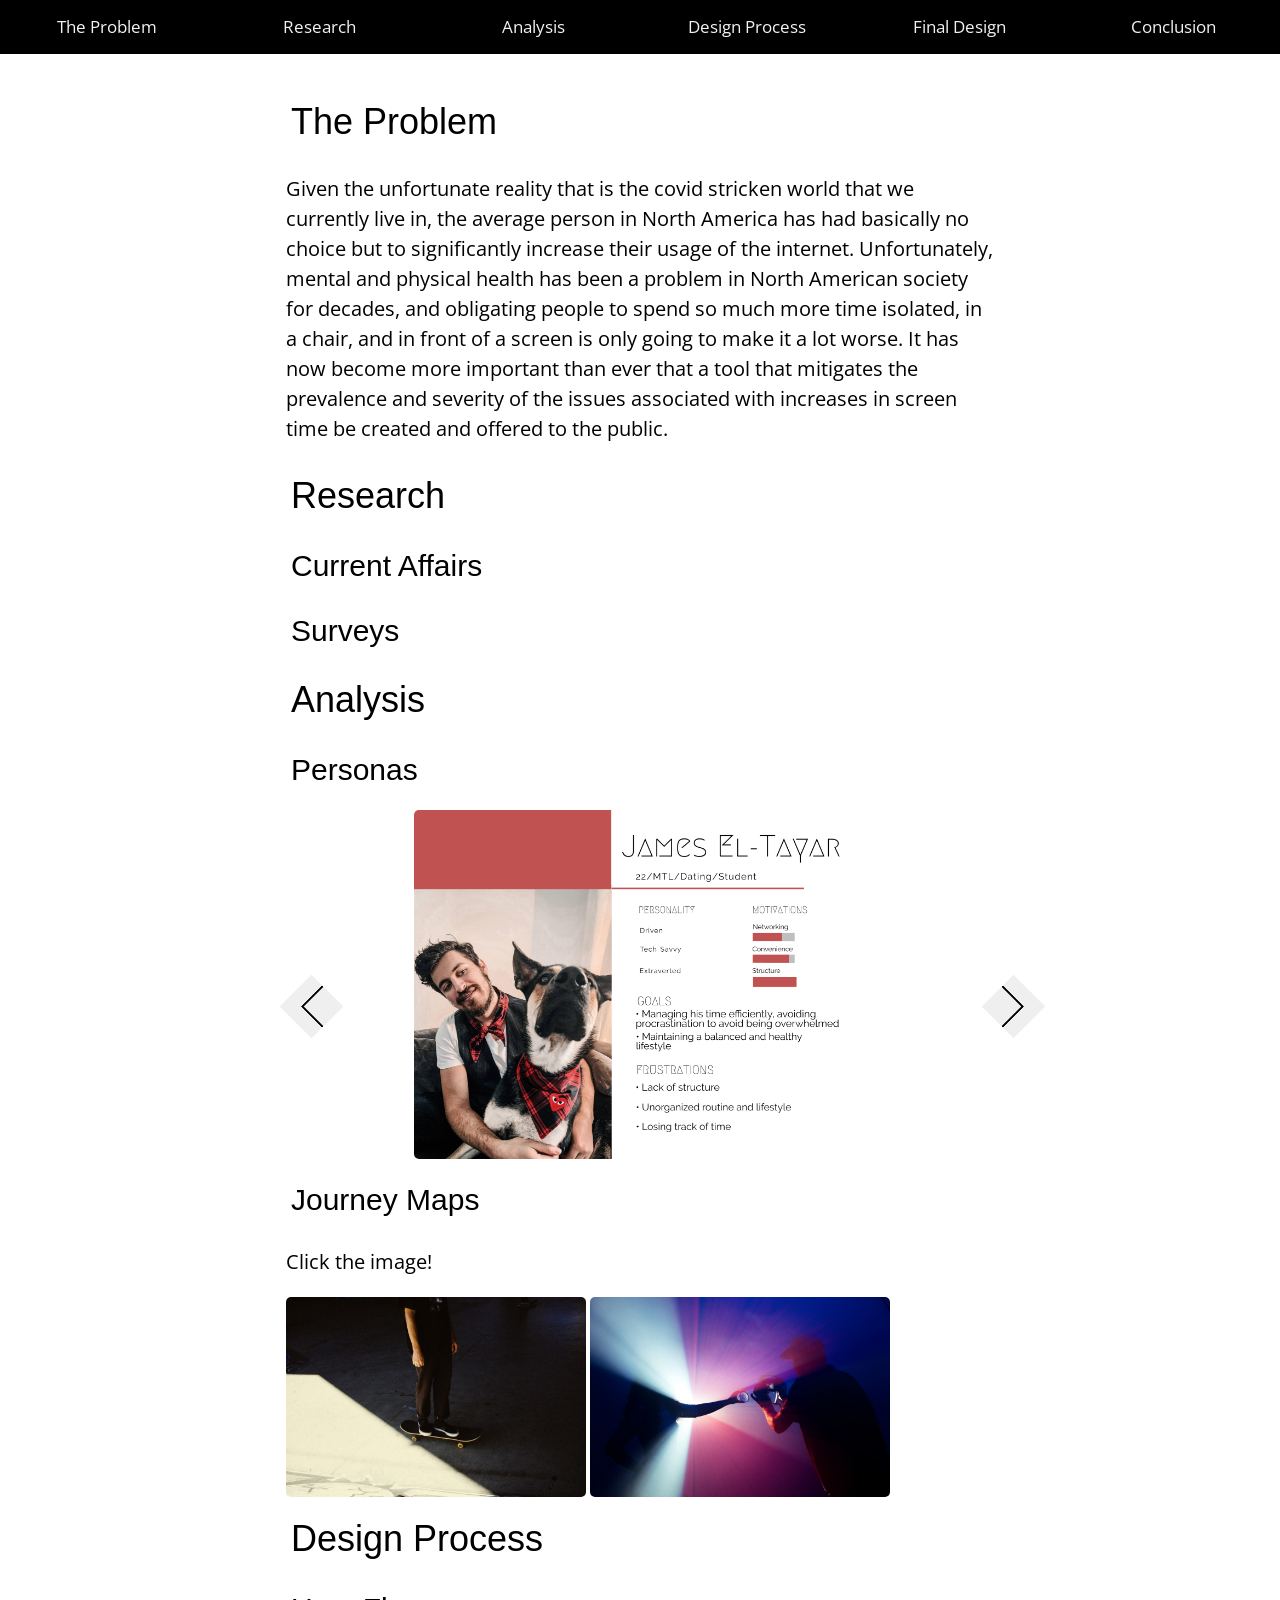
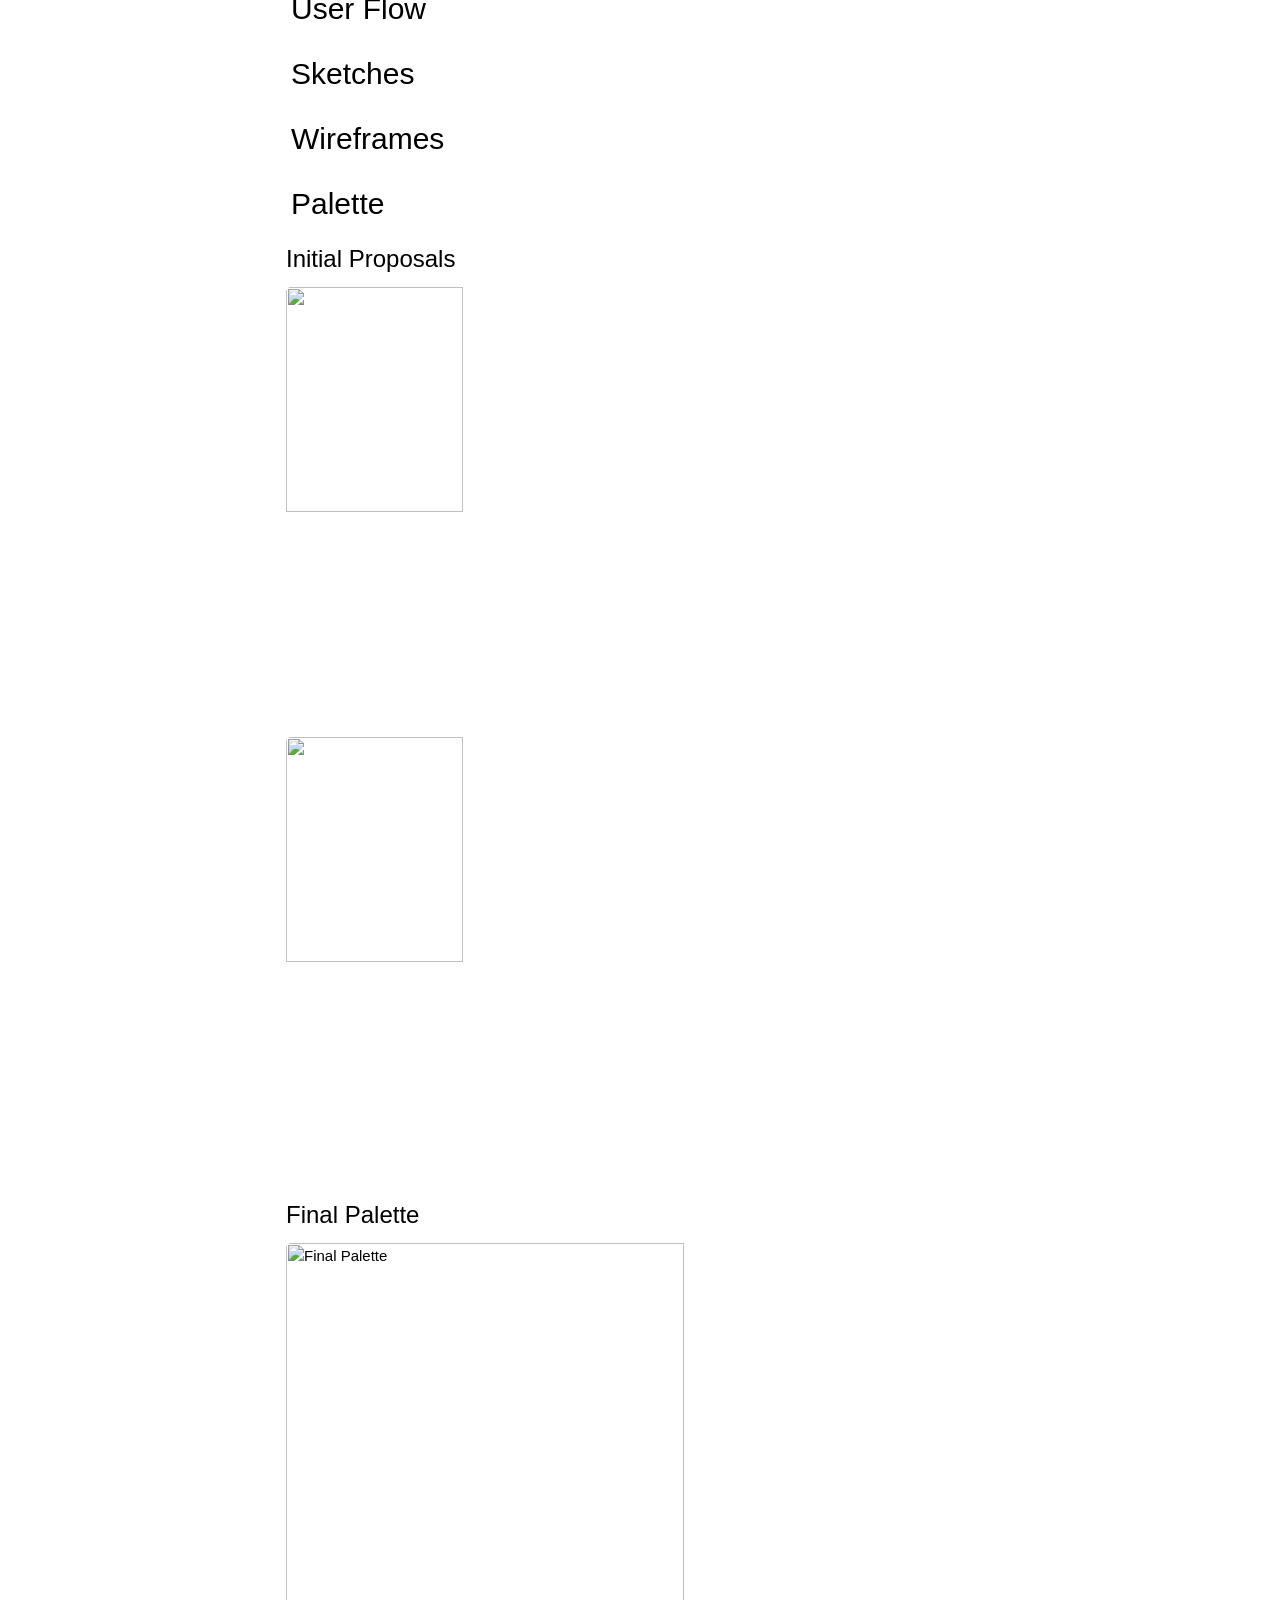
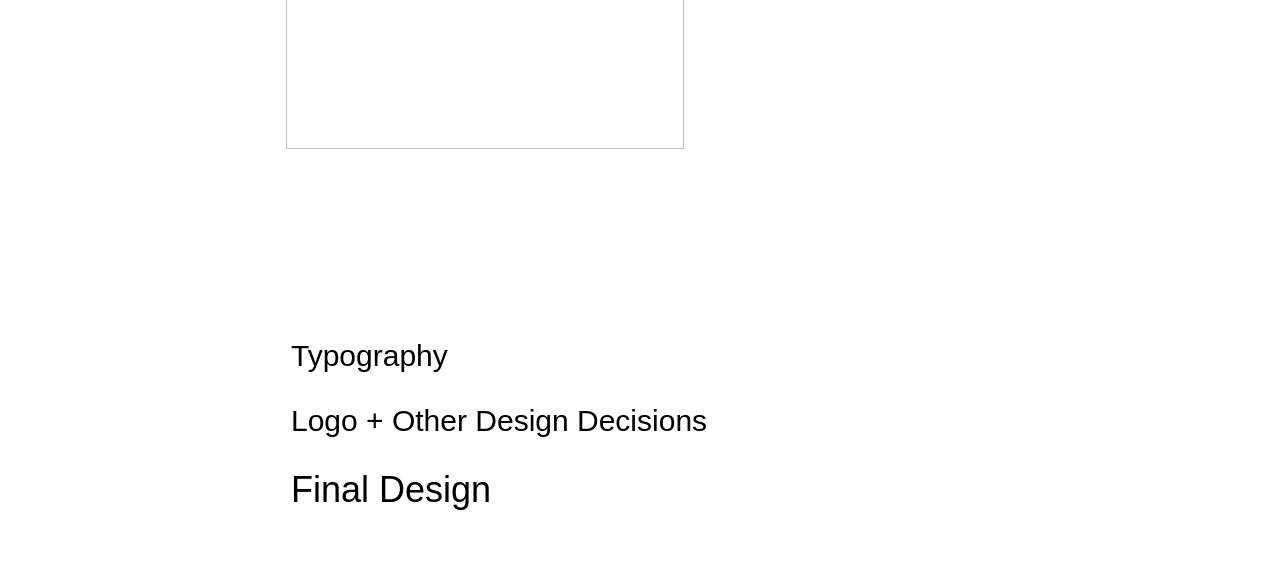
==== index.html @ d688e12f "Added: Palettes" ====
<head>
    <link rel="stylesheet"href="style.css">
    <link rel="preconnect" href="https://fonts.gstatic.com">
    <link href="https://fonts.googleapis.com/css2?family=Open+Sans:wght@400;600&display=swap" rel="stylesheet">
    <link rel="stylesheet" href="https://www.w3schools.com/w3css/4/w3.css">
    <style>
        .mySlides {display:none;}
    </style>
    <script src="script.js"></script>
</head>
<body>
        <div id="navbar">
            <a href="javascript:void(0)">The Problem</a>
            <a href="javascript:void(0)">Research</a>
            <a href="javascript:void(0)">Analysis</a>
            <a href="javascript:void(0)">Design Process</a>
            <a href="javascript:void(0)">Final Design</a>
            <a href="javascript:void(0)">Conclusion</a>
        </div>
        <div class="content">
            <h1>The Problem</h1>
                <p>Given the unfortunate reality that is the covid stricken world that we currently live in, the average person in North America has had basically no choice but to significantly increase their usage of the internet. Unfortunately, mental and physical health has been a problem in North American society for decades, and obligating people to spend so much more time isolated, in a chair, and in front of a screen is only going to make it a lot worse. It has now become more important than ever that a tool that mitigates the prevalence and severity of the issues associated with increases in screen time be created and offered to the public. </p>
            <h1>Research</h1>
            <h2>Current Affairs</h2>
            <h2>Surveys</h2>
            <h1>Analysis</h1>
            <h2>Personas</h2>
                <table>
                    <tr>
                        <th><button class="arrow arrow-left" onclick="plusDivs(-1)"></button></th>
                        <th><div class="w3-content w3-display-container" style="width: 65%">
                    <img class="mySlides" src="assets/Persona1.png" style="width: 100%" onclick="modal(this)">
                    <img class="mySlides" src="assets/Persona2.png" style="width: 100%" onclick="modal(this)">
                    <img class="mySlides" src="assets/Persona3.png" style="width: 100%" onclick="modal(this)">
                    <img class="mySlides" src="assets/Persona4.png" style="width: 100%" onclick="modal(this)">
                </div></th>
                        <th> <button class="arrow arrow-right" onclick="plusDivs(1)"></button></th>
                    </tr>
                </table>

            <h2>Journey Maps</h2>
                <p>Click the image!</p>
                <img class="myImg" src="assets/stock3.jpeg" alt="Snow" style="width:100%;max-width:300px" onclick="modal(this)">
                <img class="myImg" src="assets/stock2.jpeg" alt="Snow" style="width:100%;max-width:300px" onclick="modal(this)">
                <div id="myModal" class="modal">
                    <span class="close">&times;</span>
                    <img class="modal-content" id="img01">
                    <div id="caption"></div>
                </div>
            <h1>Design Process</h1>
            <h2>User Flow </h2>
            <h2>Sketches</h2>
            <h2>Wireframes</h2>
            <h2>Palette</h2>
            <h3>Initial Proposals</h3>
            <img class="myImg" src="assets/Palettes1.png" alt="" style="width:50%" onclick="modal(this)">
            <img class="myImg" src="assets/Palettes2.png" alt="" style="width:50%" onclick="modal(this)">
            <h3>Final Palette</h3>
            <img class="myImg" src="assets/Palettes3.png" alt="Final Palette" style="width:75%" onclick="modal(this)">
            <h2>Typography</h2>
            <h2>Logo + Other Design Decisions</h2>
            <h1>Final Design</h1>
        </div>
   <script>
        window.onscroll = function() {myFunction()};

        var navbar = document.getElementById("navbar");
        var sticky = navbar.offsetTop;

        var slideIndex = 1;
        showDivs(slideIndex);
   </script>
</body>
---- style.css ----
/* General Styling */
body {
    margin: 0;
}

.content {
    margin: auto;
    width: 60%;
    padding: 30px;
}

p {
    font-family: 'Open Sans', sans-serif;
    font-size: 20px;
}

h1 {
    font-family: 'Open Sans', sans-serif;
    padding: 5px;
}

h2 {
    font-family: 'Open Sans', sans-serif;
    padding: 5px;
}

a {
    font-family: 'Open Sans', sans-serif;
    font-size: 20px;
}

/* NAV Styling */
#navbar {
    overflow: hidden;
    background-color: black;
    display: table;
    z-index: 1
}

#navbar a {
    display: table-cell;
    color: #f2f2f2;
    text-align: center;
    padding: 14px 16px;
    text-decoration: none;
    font-size: 17px;
}

#navbar a:hover {
    background-color: #ddd;
    color: black;
}

#navbar a.active {
    background-color: #4CAF50;
    color: white;
}

.sticky {
    position: fixed;
    top: 0;
    width: 100%;
    display: table;
    table-layout: fixed;
}

.sticky + .content {
    padding-top: 80px;
}
/******* Slides Styling ************/
.mySlides {
    border-radius: 5px;
    cursor: pointer;
    transition: 0.3s;
}

.mySlides:hover {opacity: 0.7;}

.arrow {
    position: absolute;
    padding: 1rem; /* Arrow size */
    box-shadow: 1px -1px 0 1px black inset;
    -webkit-box-shadow: 2px -2px black inset;
    border: solid transparent;
    border-width: 0 0 1rem 1rem;
    transition: 0.2s;
}

.arrow:hover {
    box-shadow: 2px -2px 0 2px black inset;
    -webkit-box-shadow: 4px -4px black inset;
}

.arrow-up    { transform:rotate(135deg) }
.arrow-right { transform:rotate(225deg) }
.arrow-down  { transform:rotate(-45deg) }
.arrow-left  { transform:rotate(45deg) }
/******* Modal Styling ************/

.myImg {
    border-radius: 5px;
    cursor: pointer;
    transition: 0.3s;
}

.myImg:hover {opacity: 0.7;}


/* The Modal (background) */
.modal {
    display: none; /* Hidden by default */
    position: fixed; /* Stay in place */
    z-index: 1; /* Sit on top */
    padding-top: 100px; /* Location of the box */
    left: 0;
    top: 0;
    width: 100%; /* Full width */
    height: 100%; /* Full height */
    overflow: auto; /* Enable scroll if needed */
    background-color: rgb(0,0,0); /* Fallback color */
    background-color: rgba(0,0,0,0.9); /* Black w/ opacity */
    z-index: 2;
}

/* Modal Content (image) */
.modal-content {
    margin: auto;
    display: block;
    width: 80%;
    max-width: 700px;
}

/* Caption of Modal Image */
#caption {
    margin: auto;
    display: block;
    width: 80%;
    max-width: 700px;
    text-align: center;
    color: #ccc;
    padding: 10px 0;
    height: 150px;
}

/* Add Animation */
.modal-content, #caption {
    -webkit-animation-name: zoom;
    -webkit-animation-duration: 0.6s;
    animation-name: zoom;
    animation-duration: 0.6s;
}

@-webkit-keyframes zoom {
    from {-webkit-transform:scale(0)}
    to {-webkit-transform:scale(1)}
}

@keyframes zoom {
    from {transform:scale(0)}
    to {transform:scale(1)}
}

/* The Close Button */
.close {
    position: absolute;
    top: 15px;
    right: 35px;
    color: #f1f1f1;
    font-size: 40px;
    font-weight: bold;
    transition: 0.3s;
}

.close:hover,
.close:focus {
    color: #bbb;
    text-decoration: none;
    cursor: pointer;
}

/* 100% Image Width on Smaller Screens */
@media only screen and (max-width: 700px){
    .modal-content {
        width: 100%;
    }
}
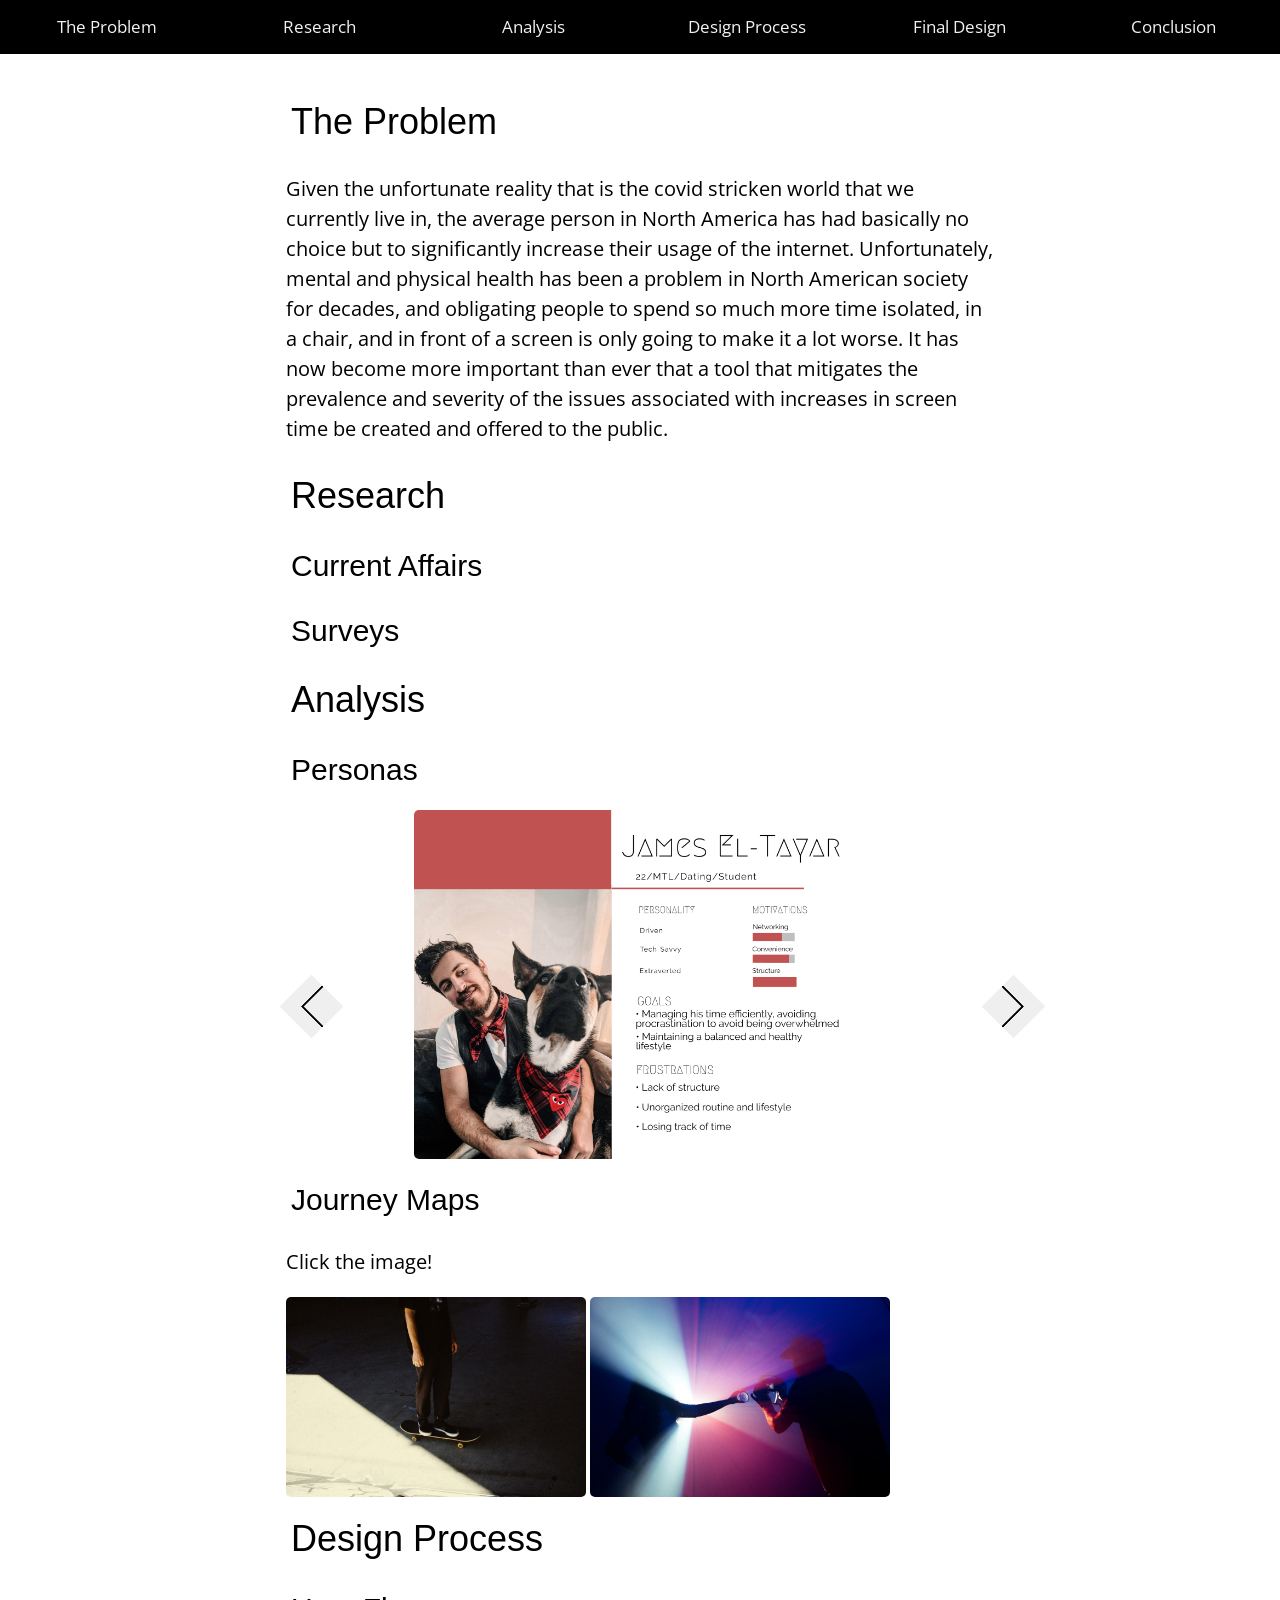
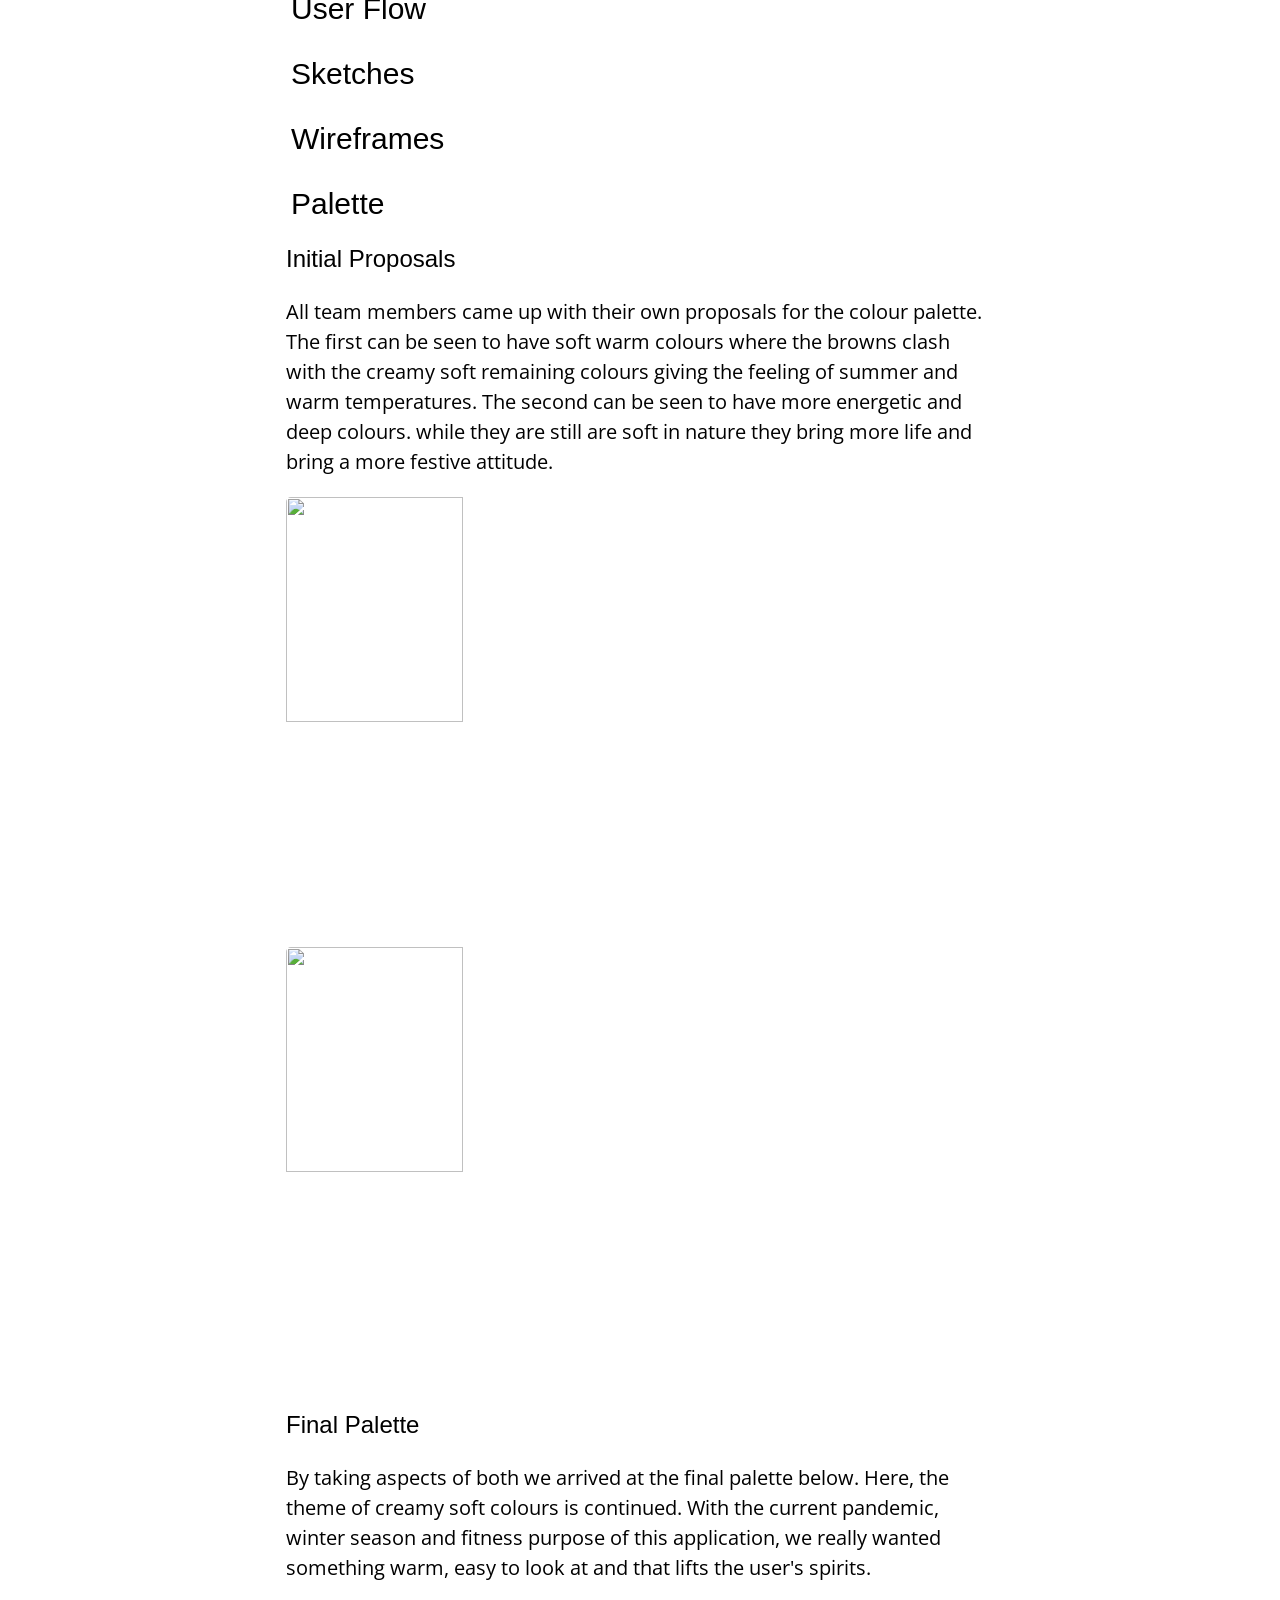
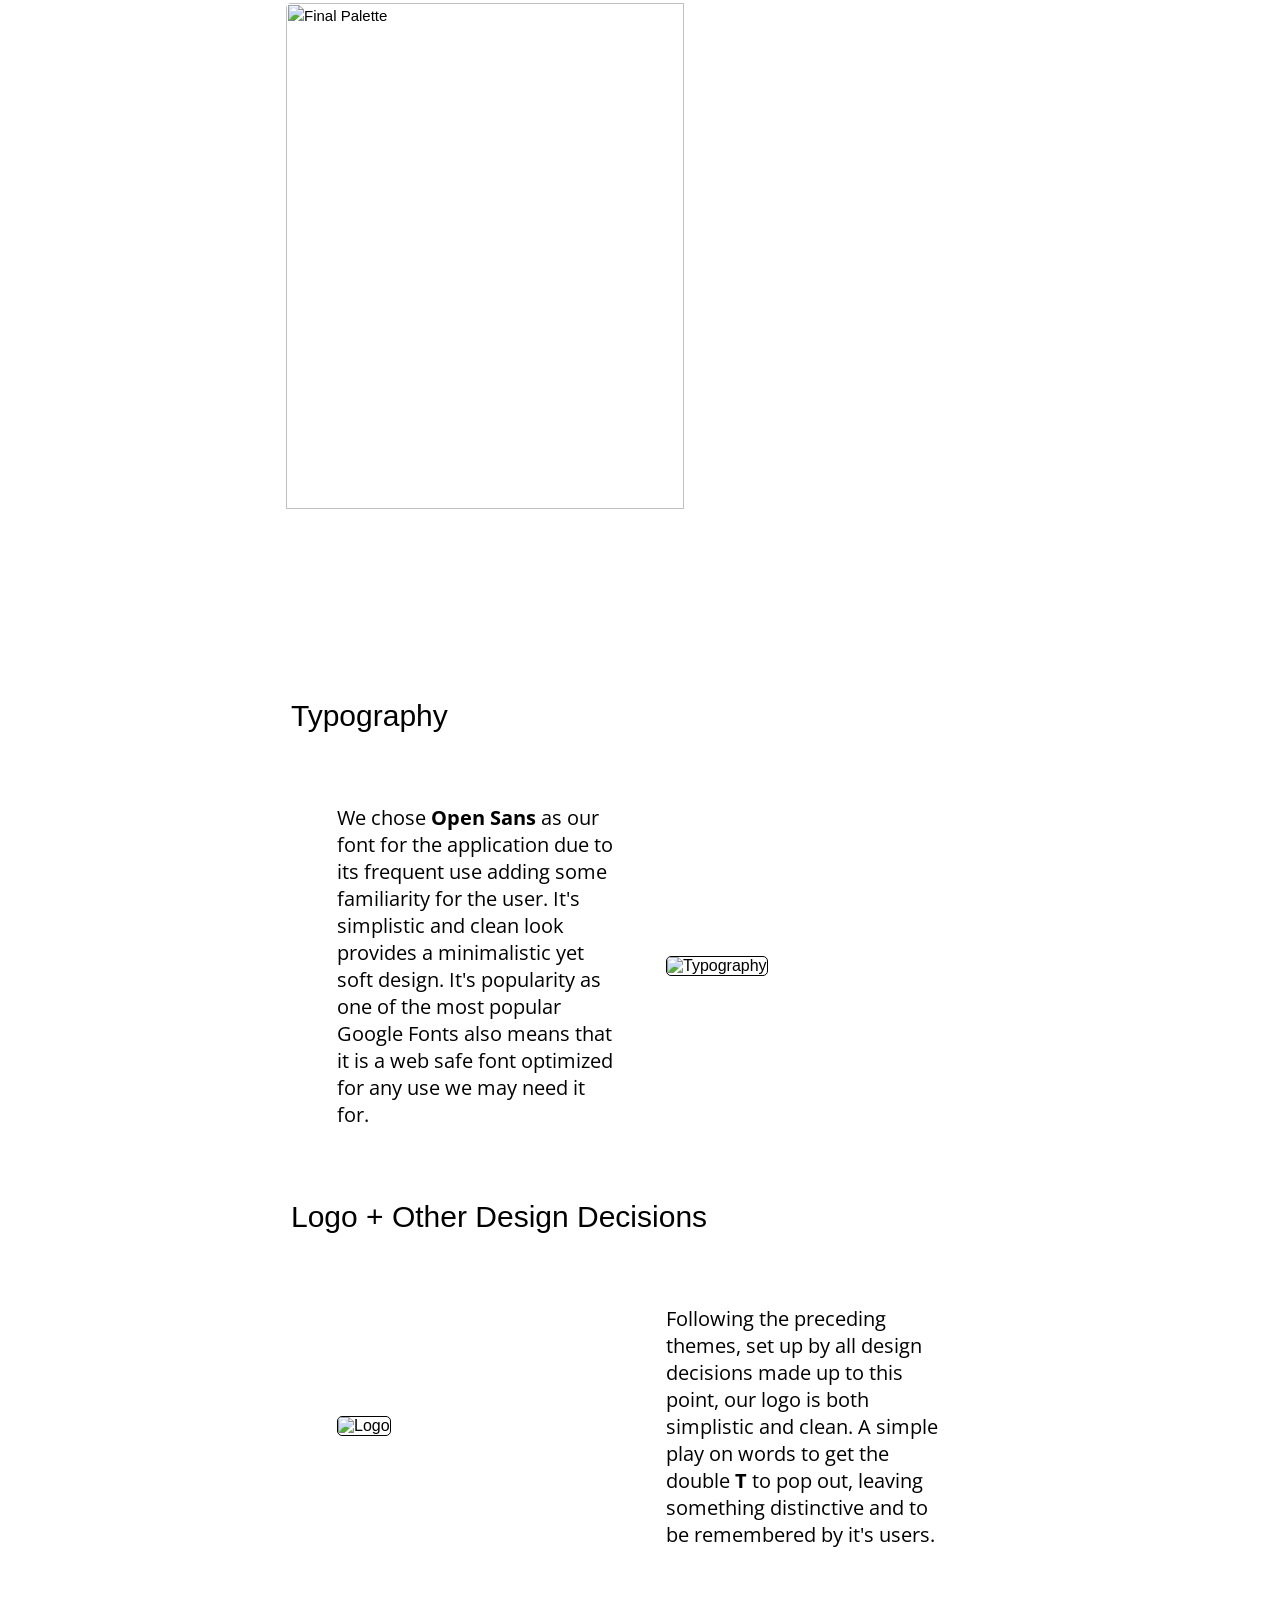
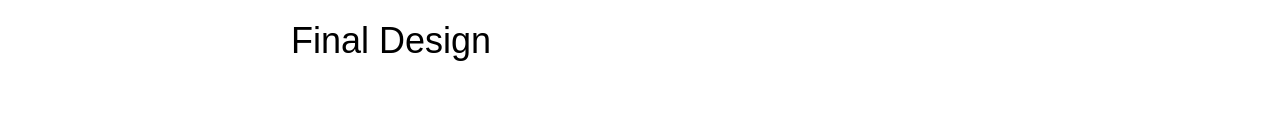
==== commit 6416646f: "Added: Logo" ====
--- a/index.html
+++ b/index.html
@@ -53,12 +53,34 @@
             <h2>Wireframes</h2>
             <h2>Palette</h2>
             <h3>Initial Proposals</h3>
+            <p>All team members came up with their own proposals for the colour palette. The first can be seen to have soft warm colours where the browns clash with the creamy soft remaining colours giving the feeling of summer and warm temperatures. The second can be seen to have more energetic and deep colours. while they are still are soft in nature they bring more life and bring a more festive attitude. </p>
             <img class="myImg" src="assets/Palettes1.png" alt="" style="width:50%" onclick="modal(this)">
             <img class="myImg" src="assets/Palettes2.png" alt="" style="width:50%" onclick="modal(this)">
             <h3>Final Palette</h3>
+            <p>By taking aspects of both we arrived at the final palette below. Here, the theme of creamy soft colours is continued. With the current pandemic, winter season and fitness purpose of this application, we really wanted something warm, easy to look at and that lifts the user's spirits. </p>
             <img class="myImg" src="assets/Palettes3.png" alt="Final Palette" style="width:75%" onclick="modal(this)">
             <h2>Typography</h2>
+            <table id="Typography-Table">
+                <tr>
+                    <td style="vertical-align: top;">
+                        <p>We chose <strong>Open Sans</strong> as our font for the application due to its frequent use adding some familiarity for the user. It's simplistic and clean look provides a minimalistic yet soft design. It's popularity as one of the most popular Google Fonts also means that it is a web safe font optimized for any use we may need it for.</p>
+                    </td>
+                    <td>
+                        <img class="myImg" src="assets/Typography.png" alt="Typography" style="object-fit: scale-down; border:1px solid black" onclick="modal(this)">
+                    </td>
+                </tr>
+            </table>
             <h2>Logo + Other Design Decisions</h2>
+            <table id="Logo-Table">
+                <tr>
+                    <td>
+                        <img class="myImg" src="assets/Logo1.jpeg" alt="Logo" style="max-width: 100%; border:1px solid black" onclick="modal(this)">
+                    </td>
+                    <td style="vertical-align: top;">
+                        <p>Following the preceding themes, set up by all design decisions made up to this point, our logo is both simplistic and clean. A simple play on words to get the double <strong>T</strong> to pop out, leaving something distinctive and to be remembered by it's users.</p>
+                    </td>
+                </tr>
+            </table>
             <h1>Final Design</h1>
         </div>
    <script>
--- a/style.css
+++ b/style.css
@@ -27,6 +27,27 @@
 a {
     font-family: 'Open Sans', sans-serif;
     font-size: 20px;
+}
+
+#Typography-Table{
+    table-layout: fixed ;
+    width: 100% ;
+    border-spacing: 50px;
+}
+
+#Typography-Table.tr.td{
+    width: 40% ;
+}
+
+
+#Logo-Table{
+    table-layout: fixed ;
+    width: 100% ;
+    border-spacing: 50px;
+}
+
+#Logo-Table.tr.td{
+    width: 40% ;
 }
 
 /* NAV Styling */
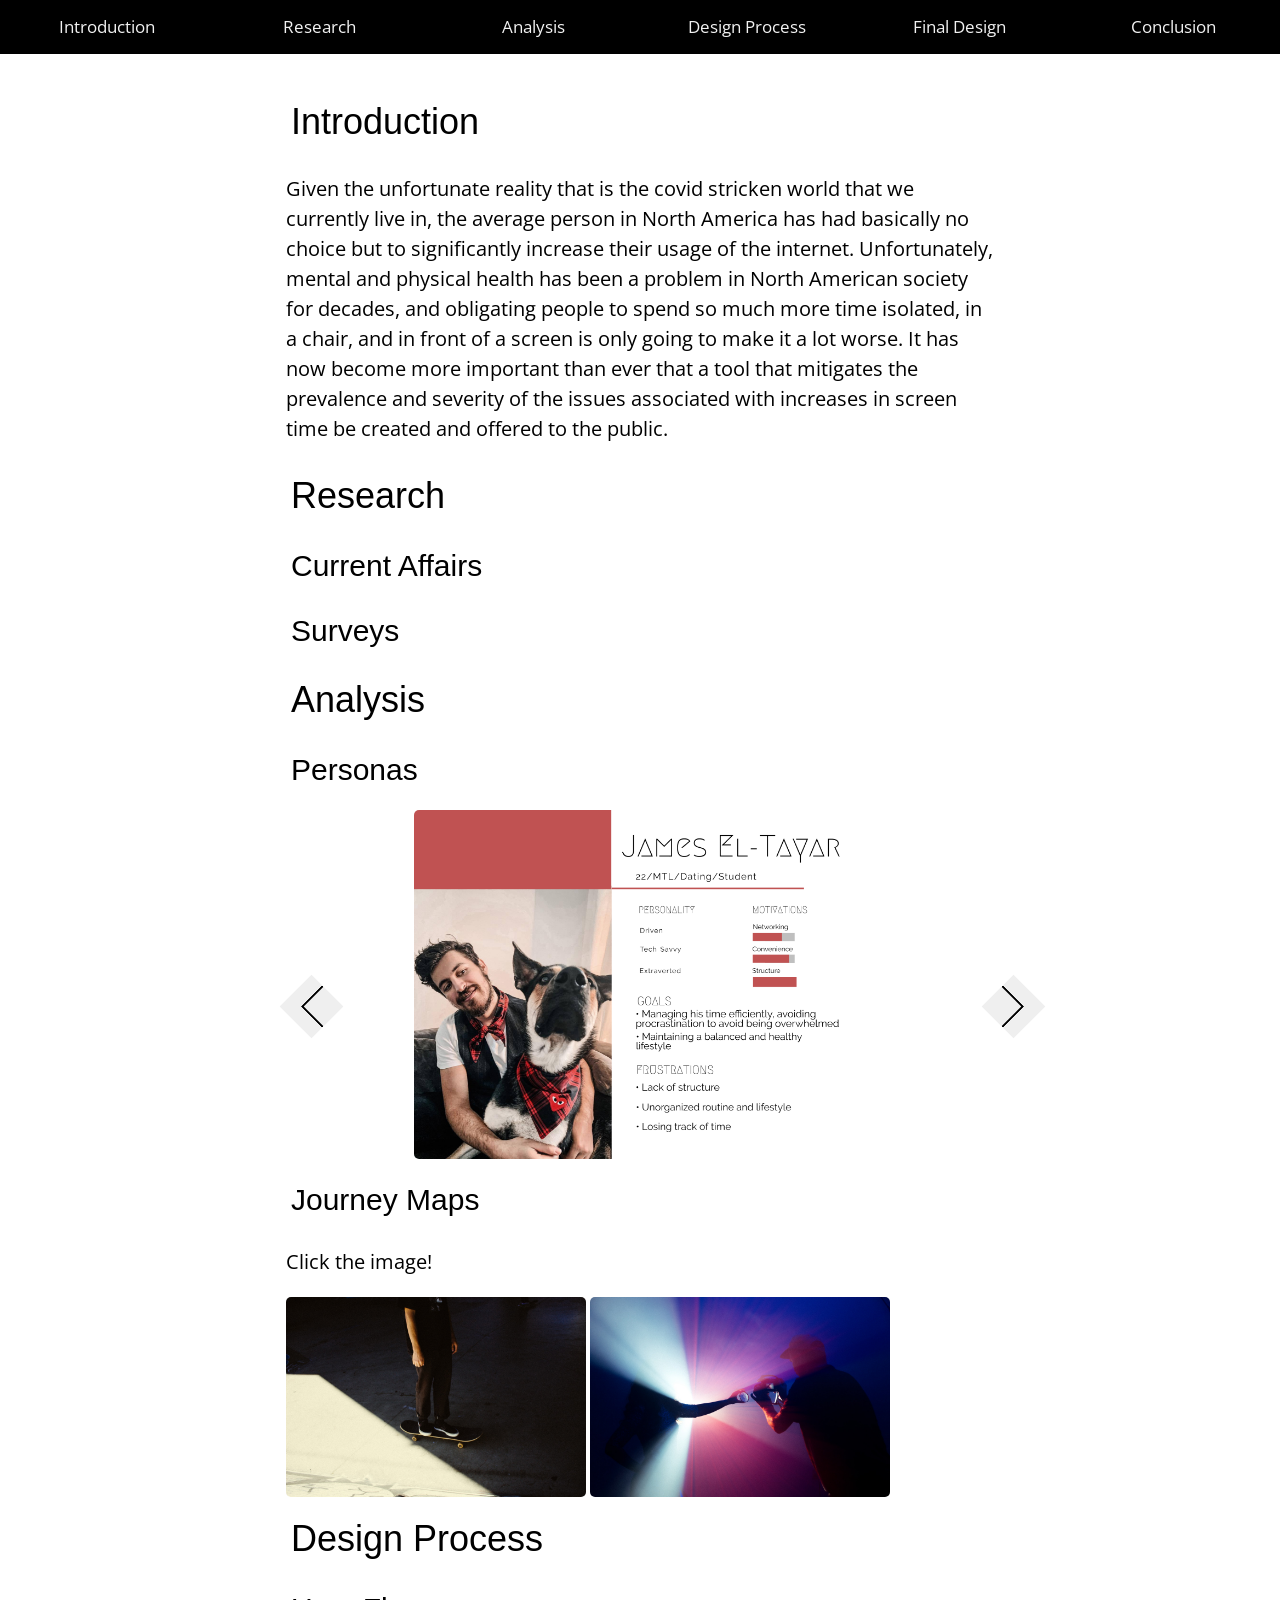
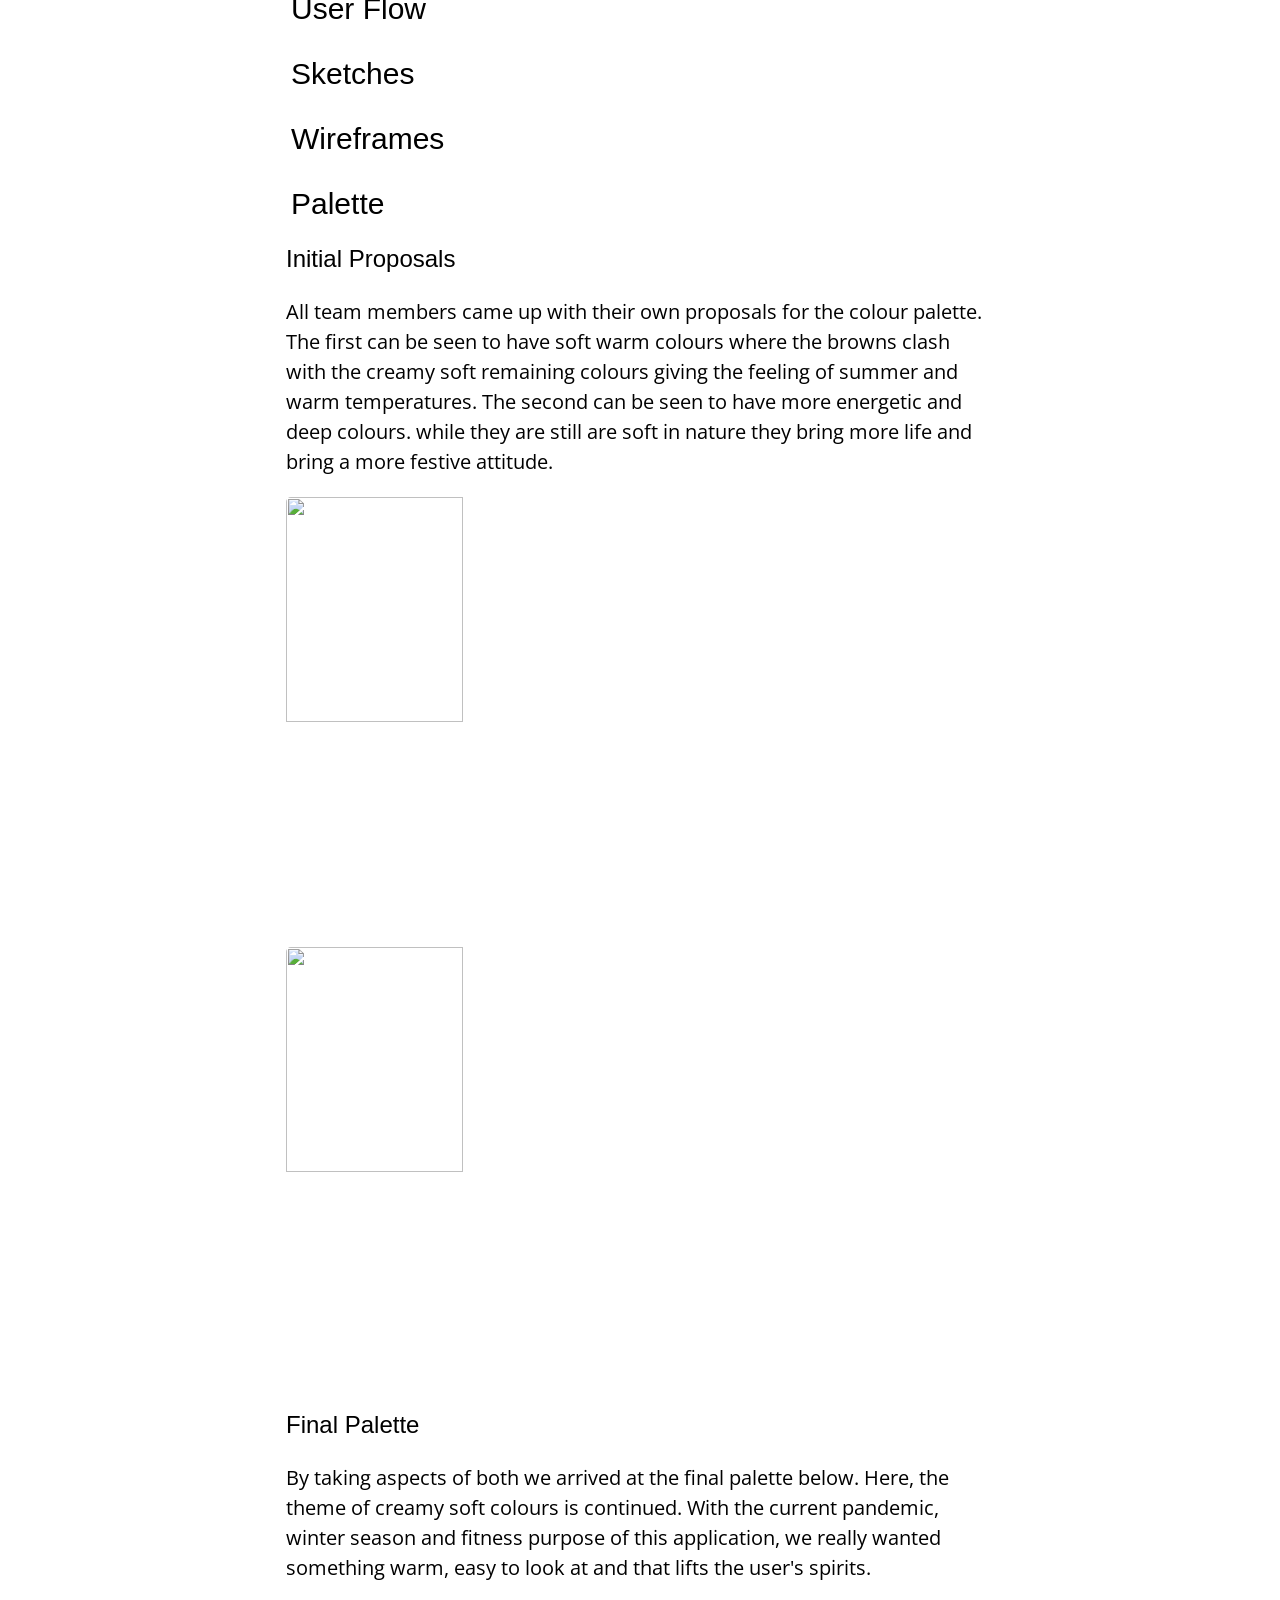
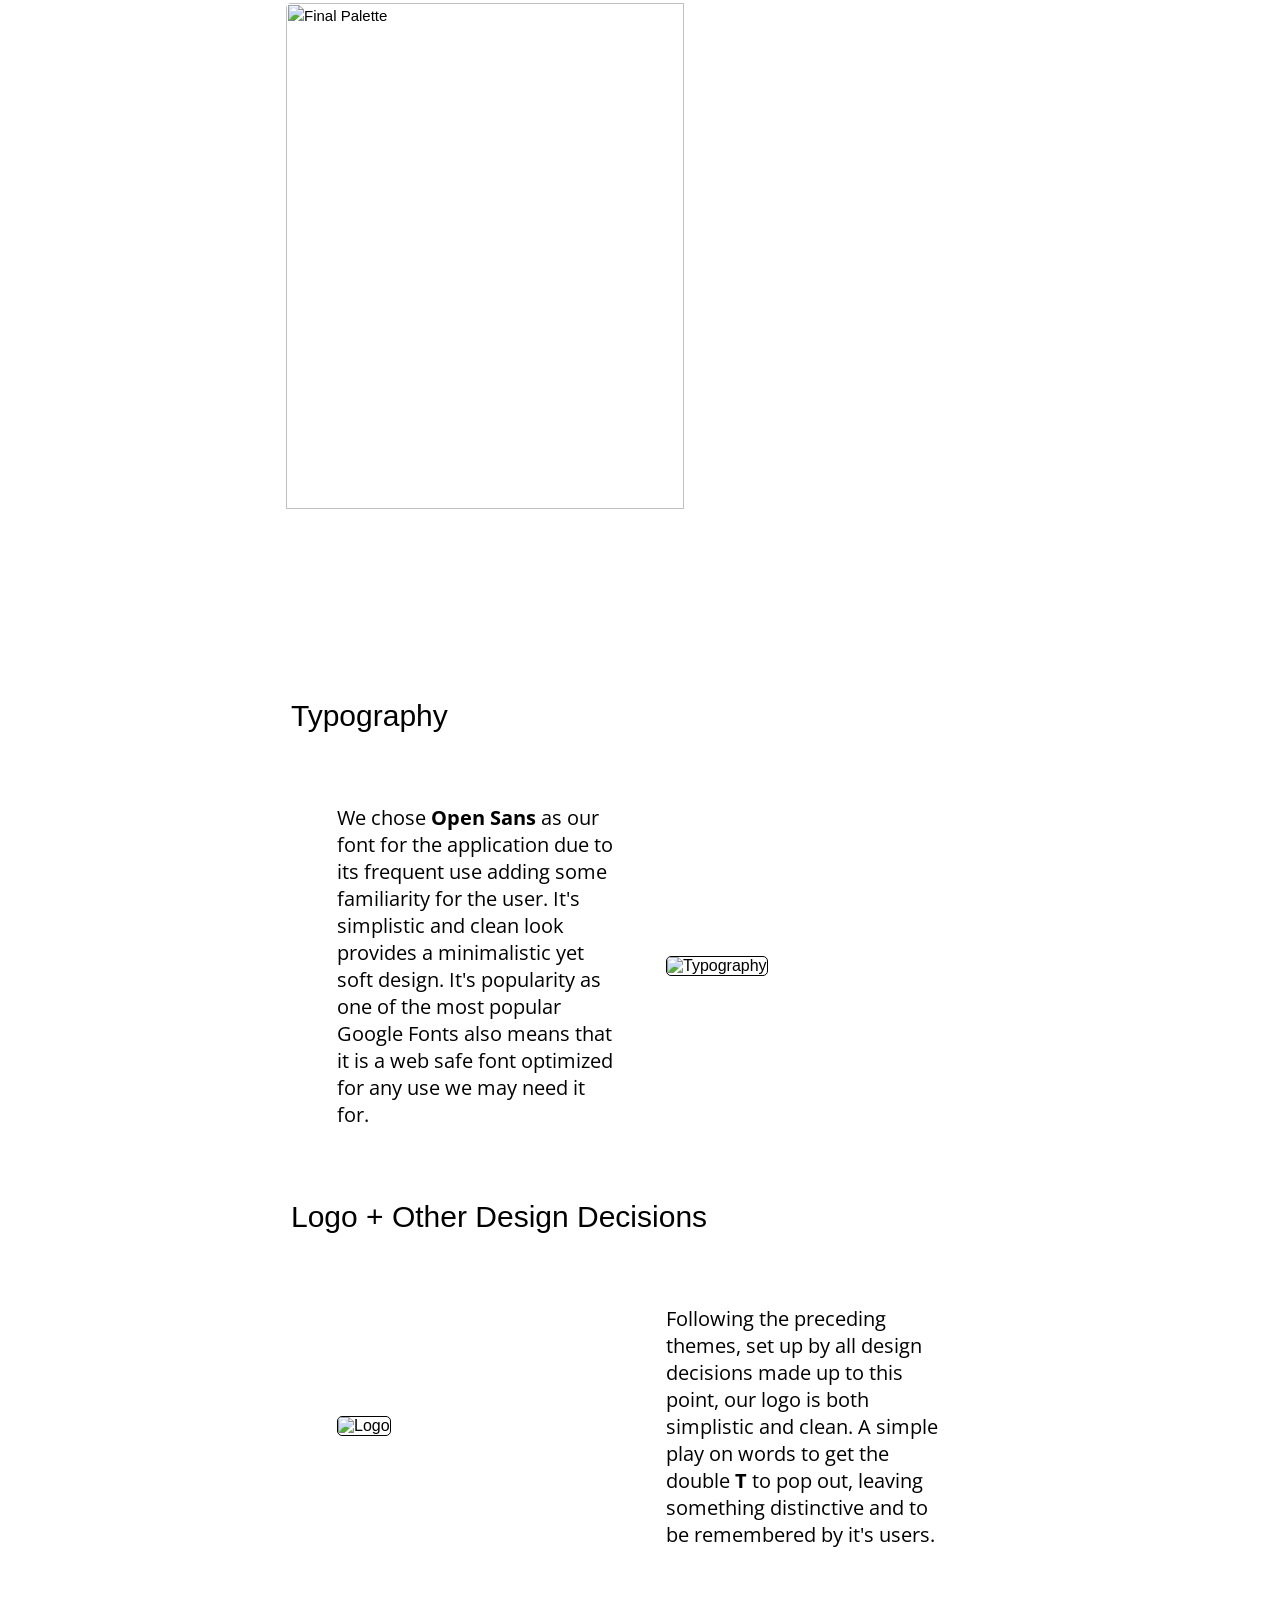
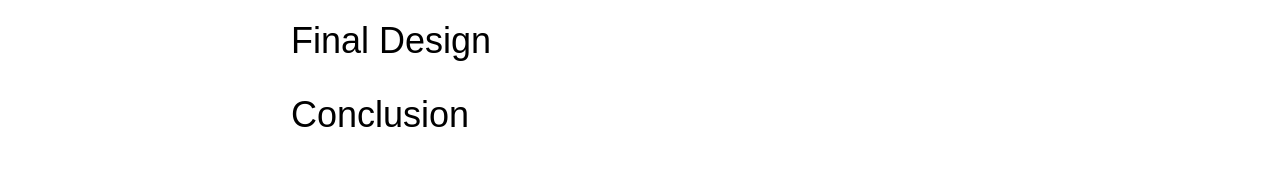
==== commit 07093558: "Added: Anchors to nav and offsets to anchors" ====
--- a/index.html
+++ b/index.html
@@ -10,19 +10,22 @@
 </head>
 <body>
         <div id="navbar">
-            <a href="javascript:void(0)">The Problem</a>
-            <a href="javascript:void(0)">Research</a>
-            <a href="javascript:void(0)">Analysis</a>
-            <a href="javascript:void(0)">Design Process</a>
-            <a href="javascript:void(0)">Final Design</a>
-            <a href="javascript:void(0)">Conclusion</a>
+            <a href="#Introduction-Header" onclick="">Introduction</a>
+            <a href="#Research-Header" onclick="">Research</a>
+            <a href="#Analysis-Header" onclick="">Analysis</a>
+            <a href="#DP-Header" onclick="">Design Process</a>
+            <a href="#FD-Header" onclick="">Final Design</a>
+            <a href="#Conclusion-Header" onclick="">Conclusion</a>
         </div>
         <div class="content">
-            <h1>The Problem</h1>
+            <a class="anchor-offset" id="Introduction-Header"></a>
+            <h1>Introduction</h1>
                 <p>Given the unfortunate reality that is the covid stricken world that we currently live in, the average person in North America has had basically no choice but to significantly increase their usage of the internet. Unfortunately, mental and physical health has been a problem in North American society for decades, and obligating people to spend so much more time isolated, in a chair, and in front of a screen is only going to make it a lot worse. It has now become more important than ever that a tool that mitigates the prevalence and severity of the issues associated with increases in screen time be created and offered to the public. </p>
+            <a class="anchor-offset" id="Research-Header"></a>
             <h1>Research</h1>
             <h2>Current Affairs</h2>
             <h2>Surveys</h2>
+            <a class="anchor-offset" id="Analysis-Header"></a>
             <h1>Analysis</h1>
             <h2>Personas</h2>
                 <table>
@@ -37,7 +40,6 @@
                         <th> <button class="arrow arrow-right" onclick="plusDivs(1)"></button></th>
                     </tr>
                 </table>
-
             <h2>Journey Maps</h2>
                 <p>Click the image!</p>
                 <img class="myImg" src="assets/stock3.jpeg" alt="Snow" style="width:100%;max-width:300px" onclick="modal(this)">
@@ -47,6 +49,7 @@
                     <img class="modal-content" id="img01">
                     <div id="caption"></div>
                 </div>
+            <a class="anchor-offset" id="DP-Header"></a>
             <h1>Design Process</h1>
             <h2>User Flow </h2>
             <h2>Sketches</h2>
@@ -81,7 +84,10 @@
                     </td>
                 </tr>
             </table>
+            <a class="anchor-offset" id="FD-Header"></a>
             <h1>Final Design</h1>
+            <a class="anchor-offset" id="Conclusion-Header"></a>
+            <h1>Conclusion</h1>
         </div>
    <script>
         window.onscroll = function() {myFunction()};
--- a/style.css
+++ b/style.css
@@ -55,7 +55,10 @@
     overflow: hidden;
     background-color: black;
     display: table;
-    z-index: 1
+    z-index: 1;
+    width: 100%;
+    top: 0;
+    table-layout: fixed;
 }
 
 #navbar a {
@@ -206,3 +209,11 @@
     }
 }
 
+/******** Offset Anchor *******/
+
+a.anchor-offset {
+    display: block;
+    position: relative;
+    top: -50px;
+    visibility: hidden;
+}
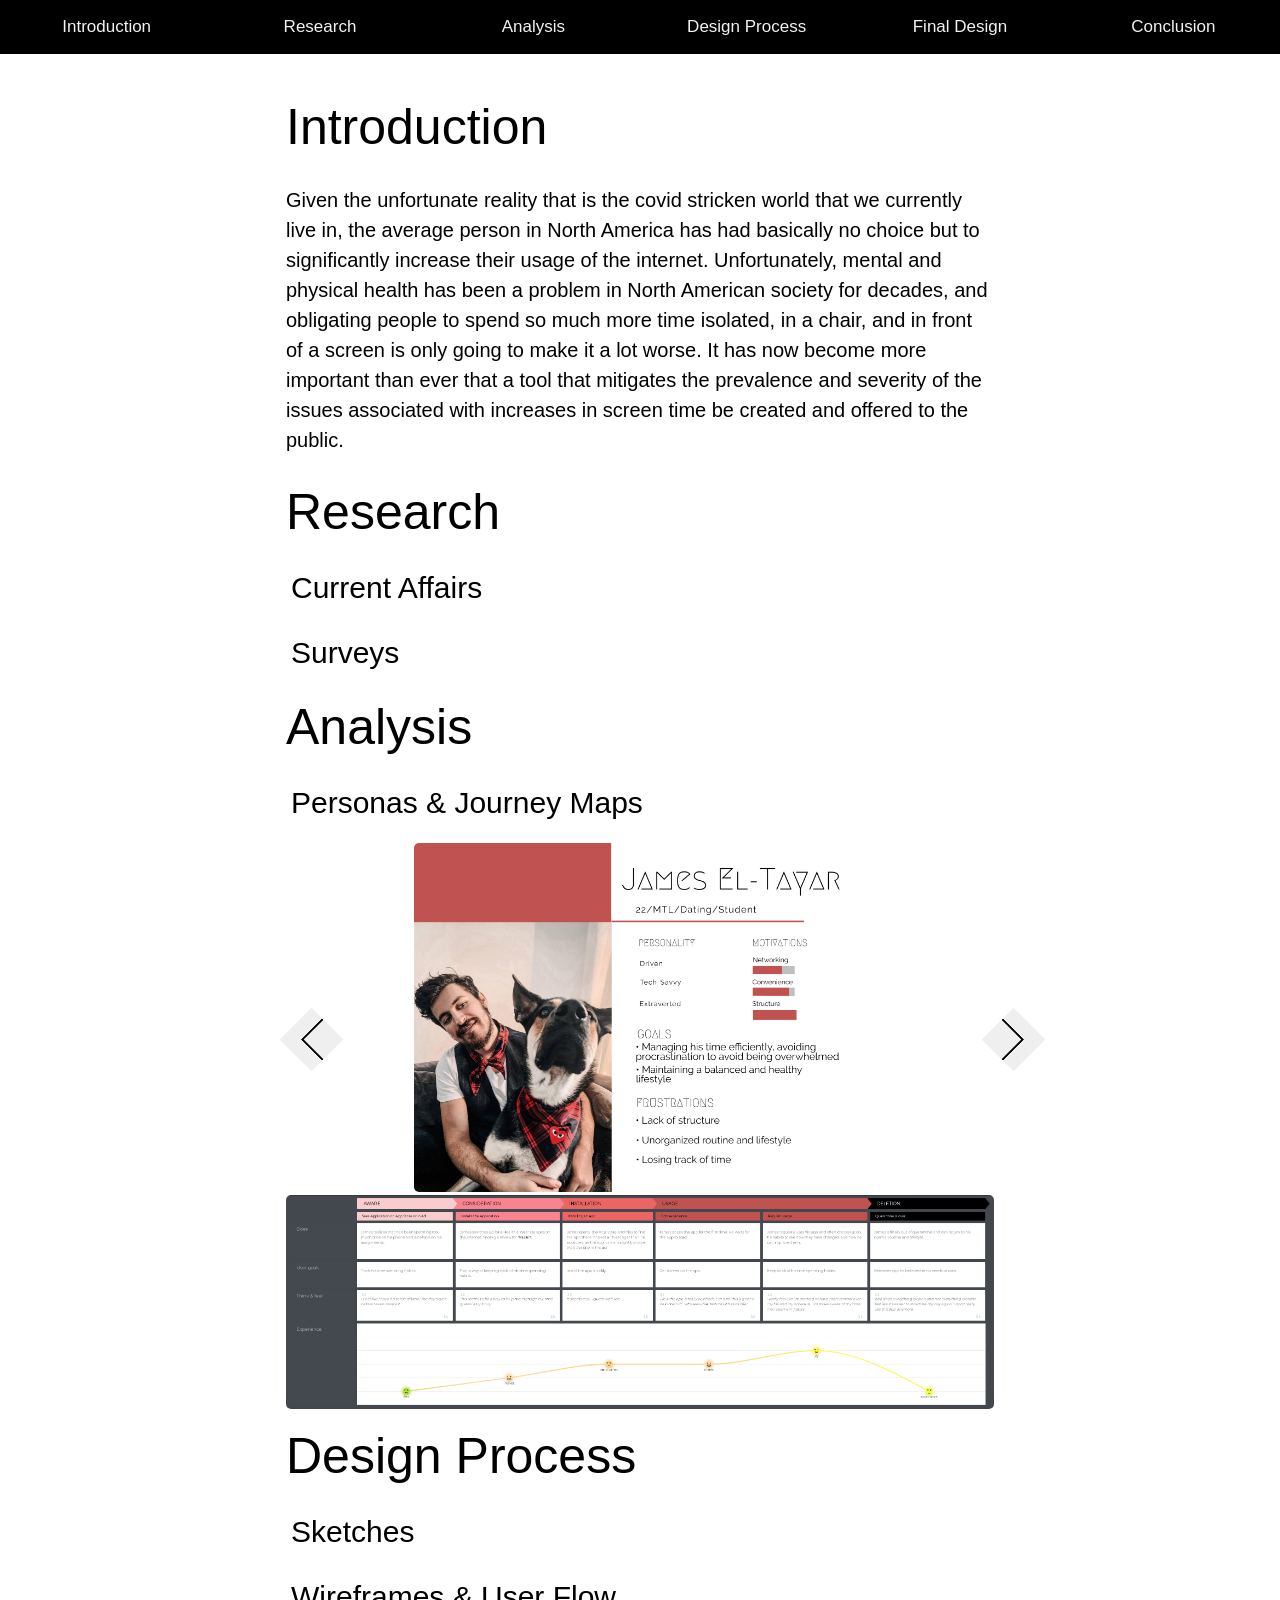
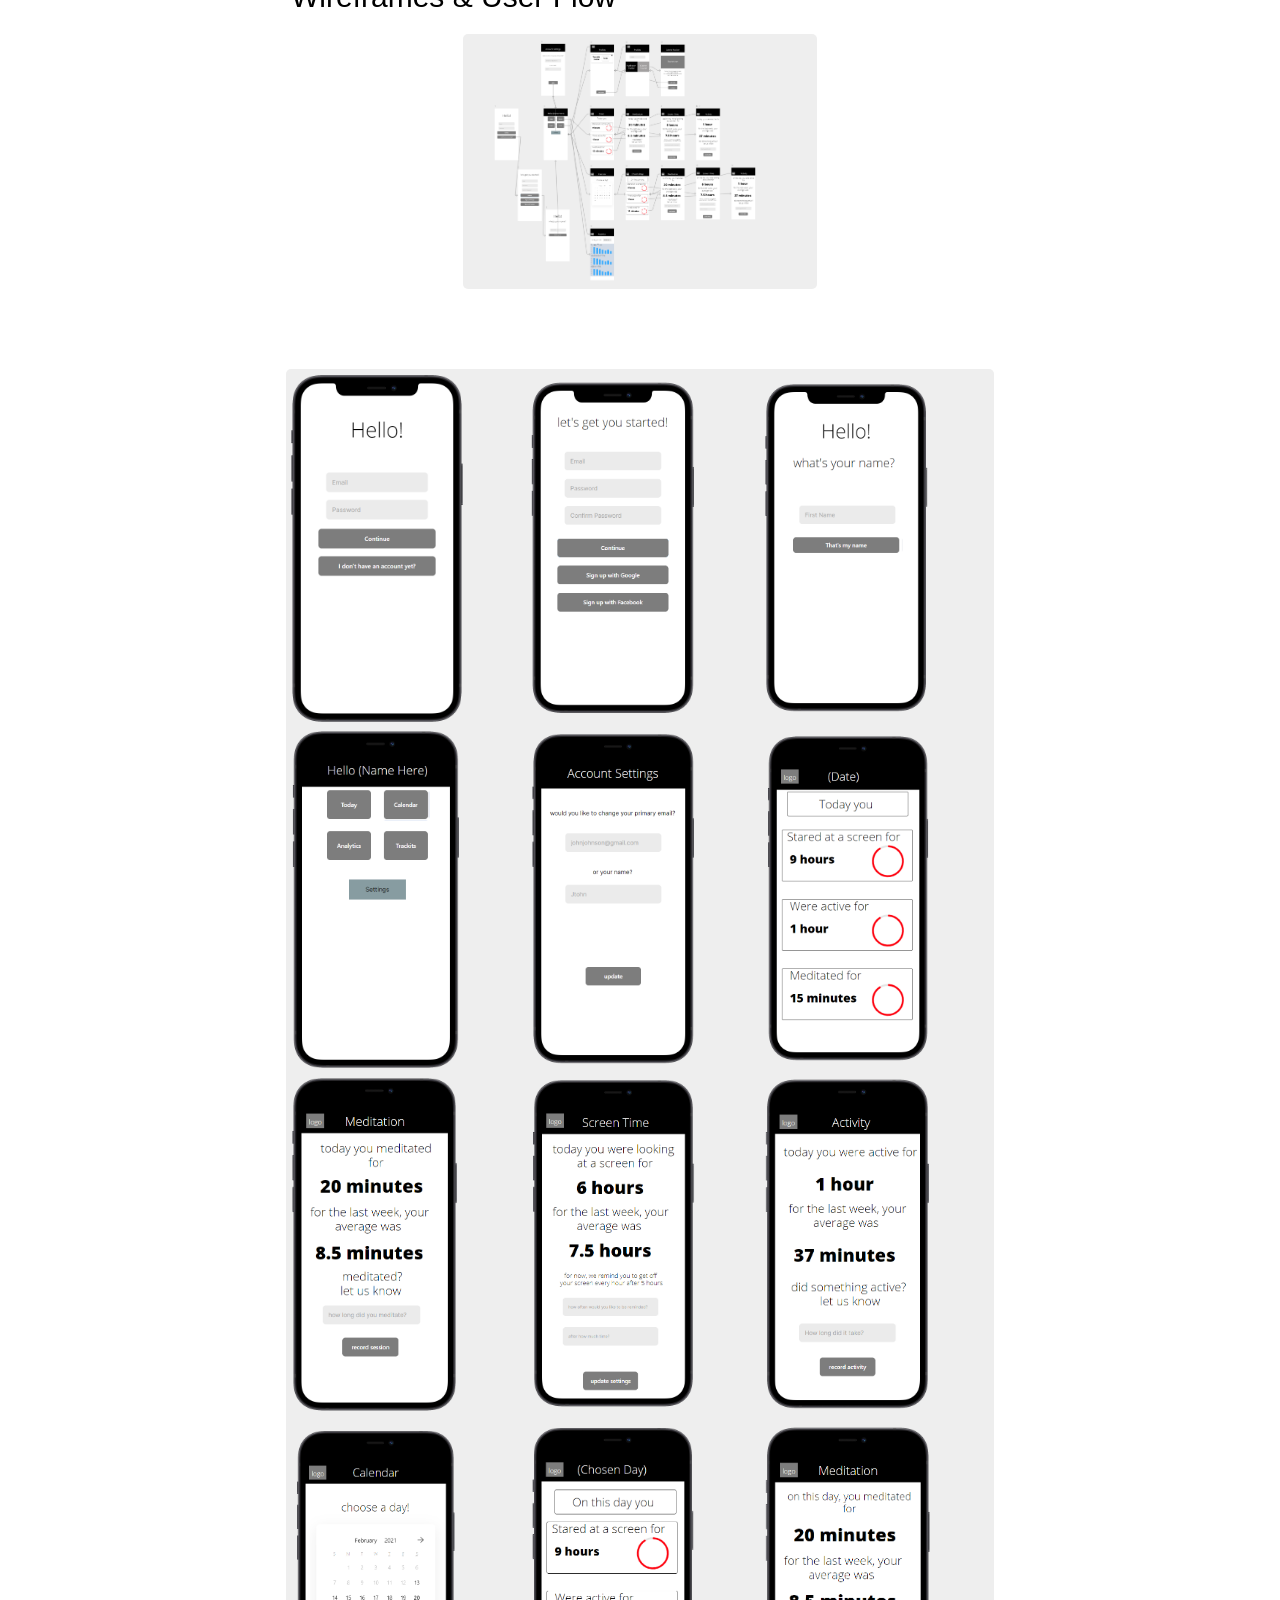
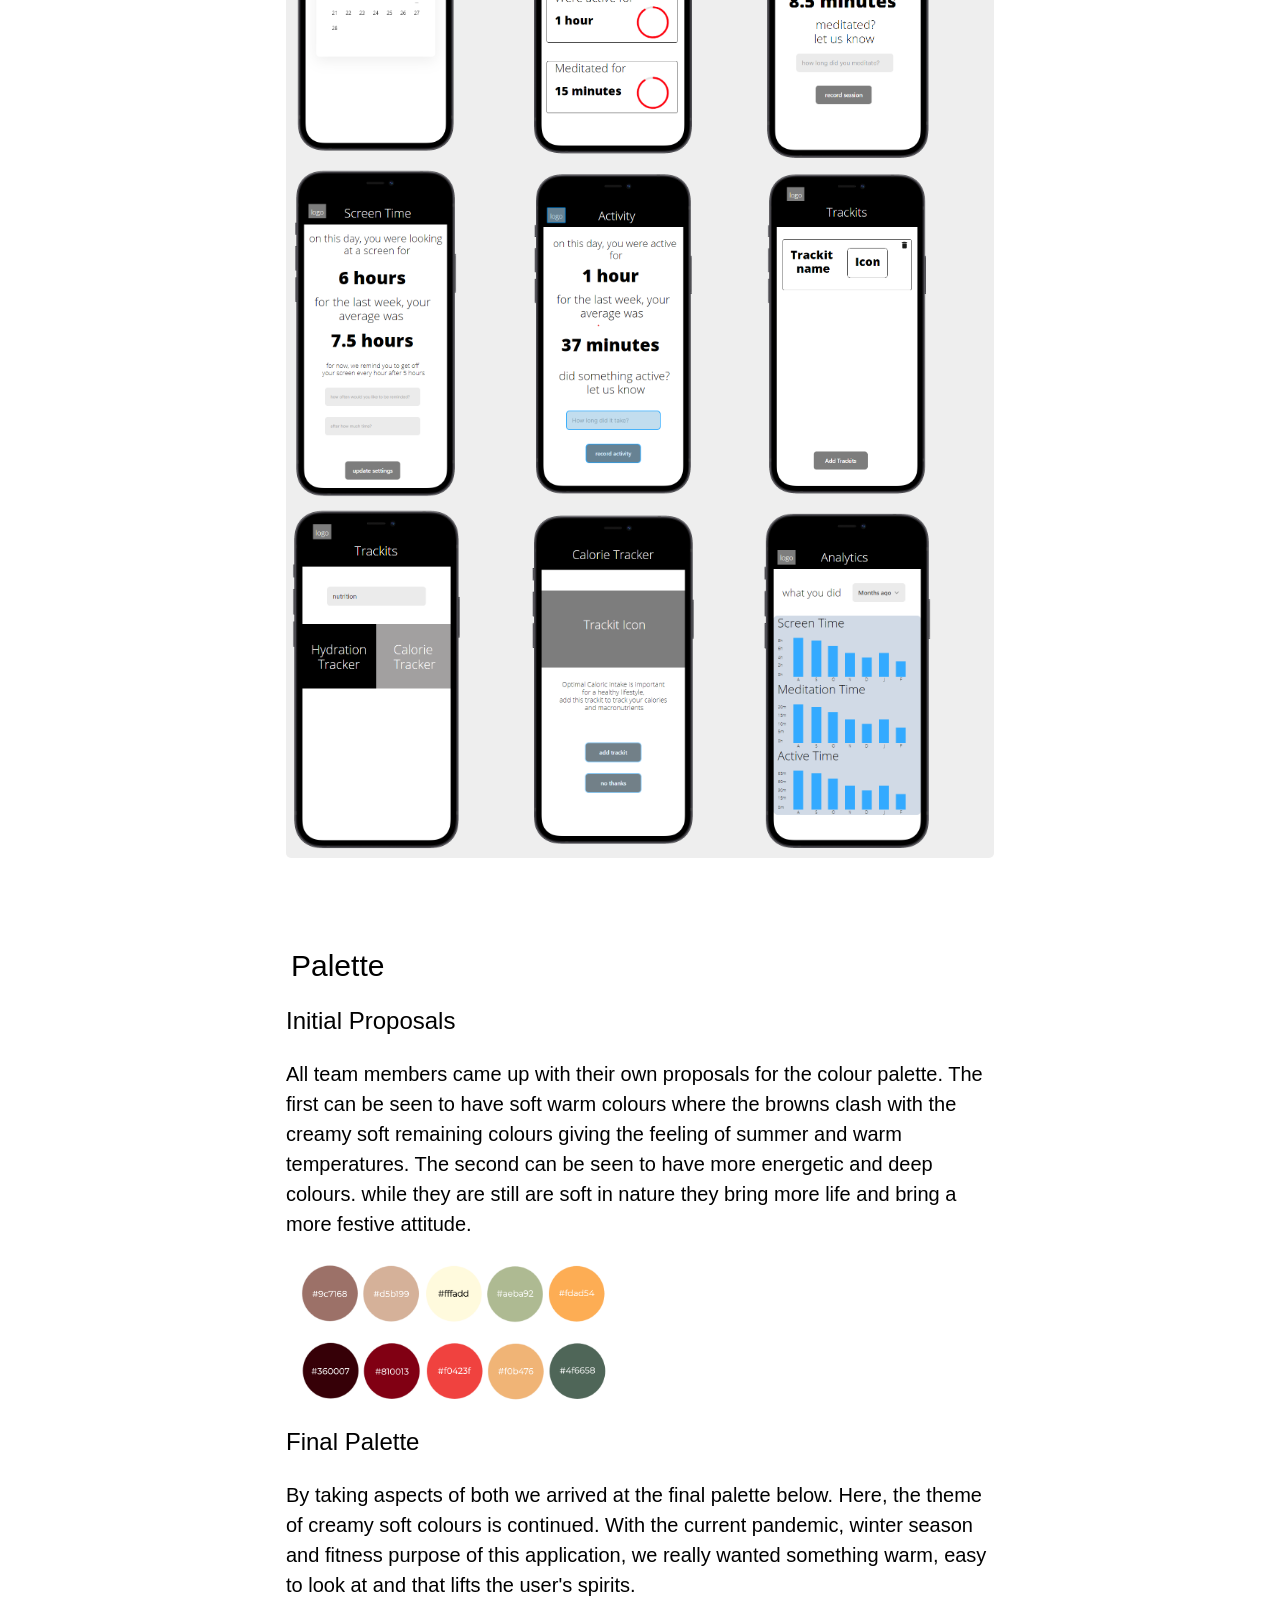
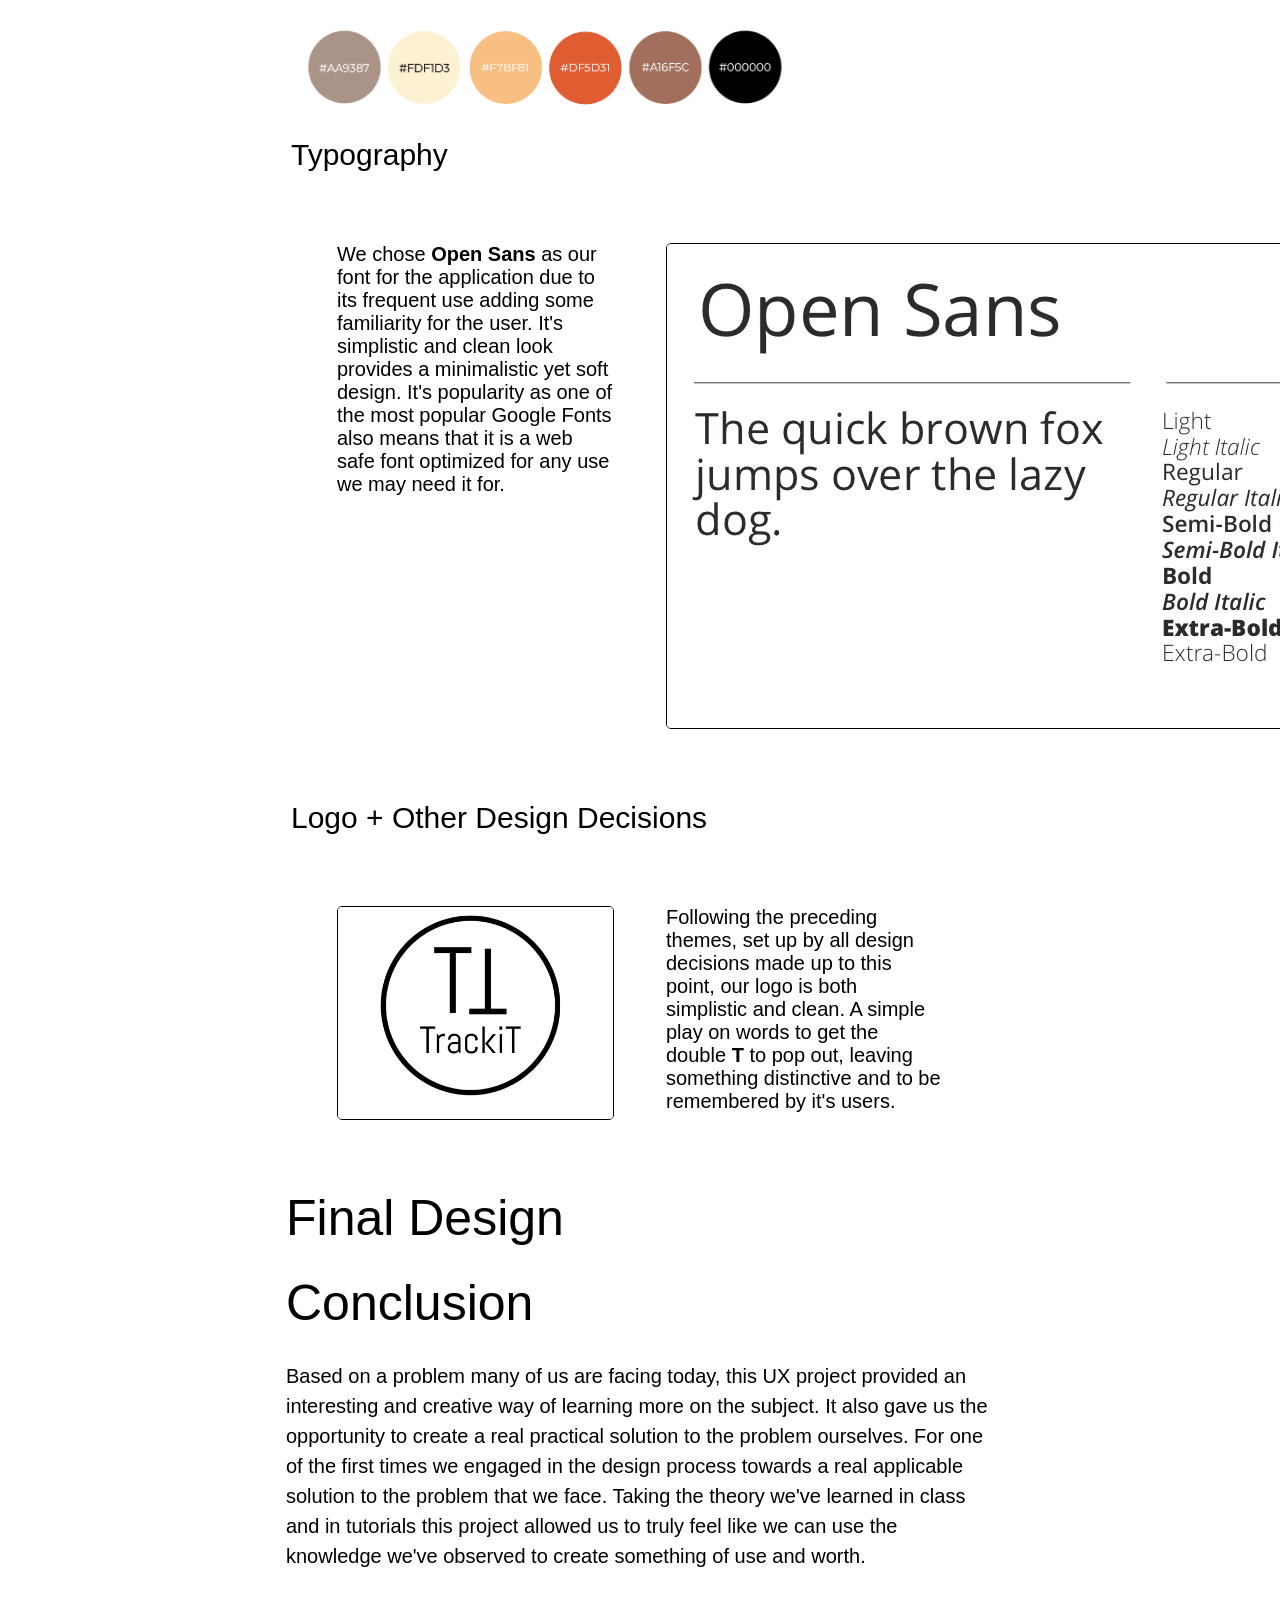
==== commit 17db258a: "Added: A lot" ====
--- a/index.html
+++ b/index.html
@@ -1,7 +1,5 @@
 <head>
     <link rel="stylesheet"href="style.css">
-    <link rel="preconnect" href="https://fonts.gstatic.com">
-    <link href="https://fonts.googleapis.com/css2?family=Open+Sans:wght@400;600&display=swap" rel="stylesheet">
     <link rel="stylesheet" href="https://www.w3schools.com/w3css/4/w3.css">
     <style>
         .mySlides {display:none;}
@@ -19,41 +17,82 @@
         </div>
         <div class="content">
             <a class="anchor-offset" id="Introduction-Header"></a>
-            <h1>Introduction</h1>
+            <h1 style="font-size: 50px;">Introduction</h1>
                 <p>Given the unfortunate reality that is the covid stricken world that we currently live in, the average person in North America has had basically no choice but to significantly increase their usage of the internet. Unfortunately, mental and physical health has been a problem in North American society for decades, and obligating people to spend so much more time isolated, in a chair, and in front of a screen is only going to make it a lot worse. It has now become more important than ever that a tool that mitigates the prevalence and severity of the issues associated with increases in screen time be created and offered to the public. </p>
             <a class="anchor-offset" id="Research-Header"></a>
-            <h1>Research</h1>
+            <h1 style="font-size: 50px;">Research</h1>
             <h2>Current Affairs</h2>
             <h2>Surveys</h2>
             <a class="anchor-offset" id="Analysis-Header"></a>
-            <h1>Analysis</h1>
-            <h2>Personas</h2>
-                <table>
-                    <tr>
-                        <th><button class="arrow arrow-left" onclick="plusDivs(-1)"></button></th>
-                        <th><div class="w3-content w3-display-container" style="width: 65%">
-                    <img class="mySlides" src="assets/Persona1.png" style="width: 100%" onclick="modal(this)">
-                    <img class="mySlides" src="assets/Persona2.png" style="width: 100%" onclick="modal(this)">
-                    <img class="mySlides" src="assets/Persona3.png" style="width: 100%" onclick="modal(this)">
-                    <img class="mySlides" src="assets/Persona4.png" style="width: 100%" onclick="modal(this)">
-                </div></th>
-                        <th> <button class="arrow arrow-right" onclick="plusDivs(1)"></button></th>
-                    </tr>
-                </table>
-            <h2>Journey Maps</h2>
-                <p>Click the image!</p>
-                <img class="myImg" src="assets/stock3.jpeg" alt="Snow" style="width:100%;max-width:300px" onclick="modal(this)">
-                <img class="myImg" src="assets/stock2.jpeg" alt="Snow" style="width:100%;max-width:300px" onclick="modal(this)">
-                <div id="myModal" class="modal">
-                    <span class="close">&times;</span>
-                    <img class="modal-content" id="img01">
-                    <div id="caption"></div>
-                </div>
+            <h1 style="font-size: 50px;">Analysis</h1>
+            <h2>Personas & Journey Maps</h2>
+            <table>
+                <tr>
+                    <th><button class="arrow arrow-left" onclick="plusDivs(-1); plusDivs1(-1);"></button></th>
+                    <th>
+                        <div class="w3-content w3-display-container" style="width: 65%">
+                            <img class="mySlides" src="assets/Persona1.png" style="width: 100%" onclick="modal(this)">
+                            <img class="mySlides" src="assets/Persona2.png" style="width: 100%" onclick="modal(this)">
+                            <img class="mySlides" src="assets/Persona3.png" style="width: 100%" onclick="modal(this)">
+                            <img class="mySlides" src="assets/Persona4.png" style="width: 100%" onclick="modal(this)">
+                        </div>
+                    </th>
+                    <th> <button class="arrow arrow-right" onclick="plusDivs(1); plusDivs1(1);"></button></th>
+                </tr>
+            </table>
+            <div style="left: 0; right: 0;">
+                <img class="mySlides1" src="assets/JM1.png" style="width: 100%" onclick="modal1(this)">
+                <img class="mySlides1" src="assets/JM2.png" style="width: 100%" onclick="modal1(this)">
+                <img class="mySlides1" src="assets/JM3.png" style="width: 100%" onclick="modal1(this)">
+                <img class="mySlides1" src="assets/JM4.png" style="width: 100%" onclick="modal1(this)">
+            </div>
+            <div id="myModal" class="modal">
+                <span class="close">&times;</span>
+                <img class="modal-content" id="img01">
+                <div id="caption"></div>
+            </div>
+            <div id="myModal1" class="modal1">
+                <span class="close1">&times;</span>
+                <img class="modal-content1" id="img02">
+                <div id="caption1"></div>
+            </div>
             <a class="anchor-offset" id="DP-Header"></a>
-            <h1>Design Process</h1>
-            <h2>User Flow </h2>
+            <h1 style="font-size: 50px;">Design Process</h1>
             <h2>Sketches</h2>
-            <h2>Wireframes</h2>
+            <h2>Wireframes & User Flow</h2>
+            <img class="myImg" src="assets/UF.png" alt="" style="display: block;margin-left: auto;margin-right: auto;width: 50%;" onclick="modal1(this)">
+            <table style="background-color: #eeeeee; border-radius: 5px; margin-bottom: 80px; margin-top: 80px;">
+                <tr>
+                    <td><img class="myImg" src="assets/wf1.png" style="width:75%" onclick = "modal1(this)"></td>
+                    <td><img class="myImg" src="assets/wf2.png" style="width:75%" onclick = "modal1(this)"></td>
+                    <td><img class="myImg" src="assets/wf3.png" style="width:75%" onclick = "modal1(this)"></td>
+                </tr>
+                <tr>
+                    <td><img class="myImg" src="assets/wf4.png" style="width:75%" onclick = "modal1(this)"></td>
+                    <td><img class="myImg" src="assets/wf5.png" style="width:75%" onclick = "modal1(this)"></td>
+                    <td><img class="myImg" src="assets/wf6.png" style="width:75%" onclick = "modal1(this)"></td>
+                </tr>
+                <tr>
+                    <td><img class="myImg" src="assets/wf7.png" style="width:75%" onclick = "modal1(this)"></td>
+                    <td><img class="myImg" src="assets/wf8.png" style="width:75%" onclick = "modal1(this)"></td>
+                    <td><img class="myImg" src="assets/wf9.png" style="width:75%" onclick = "modal1(this)"></td>
+                </tr>
+                <tr>
+                    <td><img class="myImg" src="assets/wf10.png" style="width:75%" onclick = "modal1(this)"></td>
+                    <td><img class="myImg" src="assets/wf11.png" style="width:75%" onclick = "modal1(this)"></td>
+                    <td><img class="myImg" src="assets/wf12.png" style="width:75%" onclick = "modal1(this)"></td>
+                </tr>
+                <tr>
+                    <td><img class="myImg" src="assets/wf13.png" style="width:75%" onclick = "modal1(this)"></td>
+                    <td><img class="myImg" src="assets/wf14.png" style="width:75%" onclick = "modal1(this)"></td>
+                    <td><img class="myImg" src="assets/wf15.png" style="width:75%" onclick = "modal1(this)"></td>
+                </tr>
+                <tr>
+                    <td><img class="myImg" src="assets/wf16.png" style="width:75%" onclick = "modal1(this)"></td>
+                    <td><img class="myImg" src="assets/wf17.png" style="width:75%" onclick = "modal1(this)"></td>
+                    <td><img class="myImg" src="assets/wf18.png" style="width:75%" onclick = "modal1(this)"></td>
+                </tr>
+            </table>
             <h2>Palette</h2>
             <h3>Initial Proposals</h3>
             <p>All team members came up with their own proposals for the colour palette. The first can be seen to have soft warm colours where the browns clash with the creamy soft remaining colours giving the feeling of summer and warm temperatures. The second can be seen to have more energetic and deep colours. while they are still are soft in nature they bring more life and bring a more festive attitude. </p>
@@ -69,7 +108,7 @@
                         <p>We chose <strong>Open Sans</strong> as our font for the application due to its frequent use adding some familiarity for the user. It's simplistic and clean look provides a minimalistic yet soft design. It's popularity as one of the most popular Google Fonts also means that it is a web safe font optimized for any use we may need it for.</p>
                     </td>
                     <td>
-                        <img class="myImg" src="assets/Typography.png" alt="Typography" style="object-fit: scale-down; border:1px solid black" onclick="modal(this)">
+                        <img class="myImg" src="assets/Typography.png" alt="Typography" style="object-fit: scale-down; border:1px solid black"; onclick="modal(this)">
                     </td>
                 </tr>
             </table>
@@ -85,9 +124,10 @@
                 </tr>
             </table>
             <a class="anchor-offset" id="FD-Header"></a>
-            <h1>Final Design</h1>
+            <h1 style="font-size: 50px;">Final Design</h1>
             <a class="anchor-offset" id="Conclusion-Header"></a>
-            <h1>Conclusion</h1>
+            <h1 style="font-size: 50px;">Conclusion</h1>
+            <p>Based on a problem many of us are facing today, this UX project provided an interesting and creative way of learning more on the subject. It also gave us the opportunity to create a real practical solution to the problem ourselves. For one of the first times we engaged in the design process towards a real applicable solution to the problem that we face. Taking the theory we've learned in class and in tutorials this project allowed us to truly feel like we can use the knowledge we've observed to create something of use and worth.</p>
         </div>
    <script>
         window.onscroll = function() {myFunction()};
@@ -97,6 +137,9 @@
 
         var slideIndex = 1;
         showDivs(slideIndex);
+
+        var slideIndex1 = 1;
+        showDivs1(slideIndex1);
    </script>
 </body>
 
--- a/style.css
+++ b/style.css
@@ -14,7 +14,7 @@
     font-size: 20px;
 }
 
-h1 {
+.h1 {
     font-family: 'Open Sans', sans-serif;
     padding: 5px;
 }
@@ -99,6 +99,14 @@
 }
 
 .mySlides:hover {opacity: 0.7;}
+
+.mySlides1 {
+    border-radius: 5px;
+    cursor: pointer;
+    transition: 0.3s;
+}
+
+.mySlides1:hover {opacity: 0.7;}
 
 .arrow {
     position: absolute;
@@ -208,6 +216,84 @@
         width: 100%;
     }
 }
+/* The Modal2 (background) */
+
+.modal1 {
+    display: none; /* Hidden by default */
+    position: fixed; /* Stay in place */
+    z-index: 1; /* Sit on top */
+    padding-top: 100px; /* Location of the box */
+    left: 0;
+    top: 0;
+    width: 100%; /* Full width */
+    height: 100%; /* Full height */
+    overflow: auto; /* Enable scroll if needed */
+    background-color: rgb(0,0,0); /* Fallback color */
+    background-color: rgba(0,0,0,0.9); /* Black w/ opacity */
+    z-index: 2;
+}
+
+/* Modal Content (image) */
+.modal-content1 {
+    margin: auto;
+    display: block;
+    max-width: 2500px;
+}
+
+/* Caption of Modal Image */
+#caption1 {
+    margin: auto;
+    display: block;
+    width: 80%;
+    max-width: 700px;
+    text-align: center;
+    color: #ccc;
+    padding: 10px 0;
+    height: 150px;
+}
+
+/* Add Animation */
+.modal-content1, #caption1 {
+    -webkit-animation-name: zoom;
+    -webkit-animation-duration: 0.6s;
+    animation-name: zoom;
+    animation-duration: 0.6s;
+}
+
+@-webkit-keyframes zoom {
+    from {-webkit-transform:scale(0)}
+    to {-webkit-transform:scale(1)}
+}
+
+@keyframes zoom {
+    from {transform:scale(0)}
+    to {transform:scale(1)}
+}
+
+/* The Close Button */
+.close1 {
+    position: absolute;
+    top: 15px;
+    right: 35px;
+    color: #f1f1f1;
+    font-size: 40px;
+    font-weight: bold;
+    transition: 0.3s;
+}
+
+.close1:hover,
+.close1:focus {
+    color: #bbb;
+    text-decoration: none;
+    cursor: pointer;
+}
+
+/* 100% Image Width on Smaller Screens */
+@media only screen and (max-width: 700px){
+    .modal-content1 {
+        width: 100%;
+    }
+}
 
 /******** Offset Anchor *******/
 
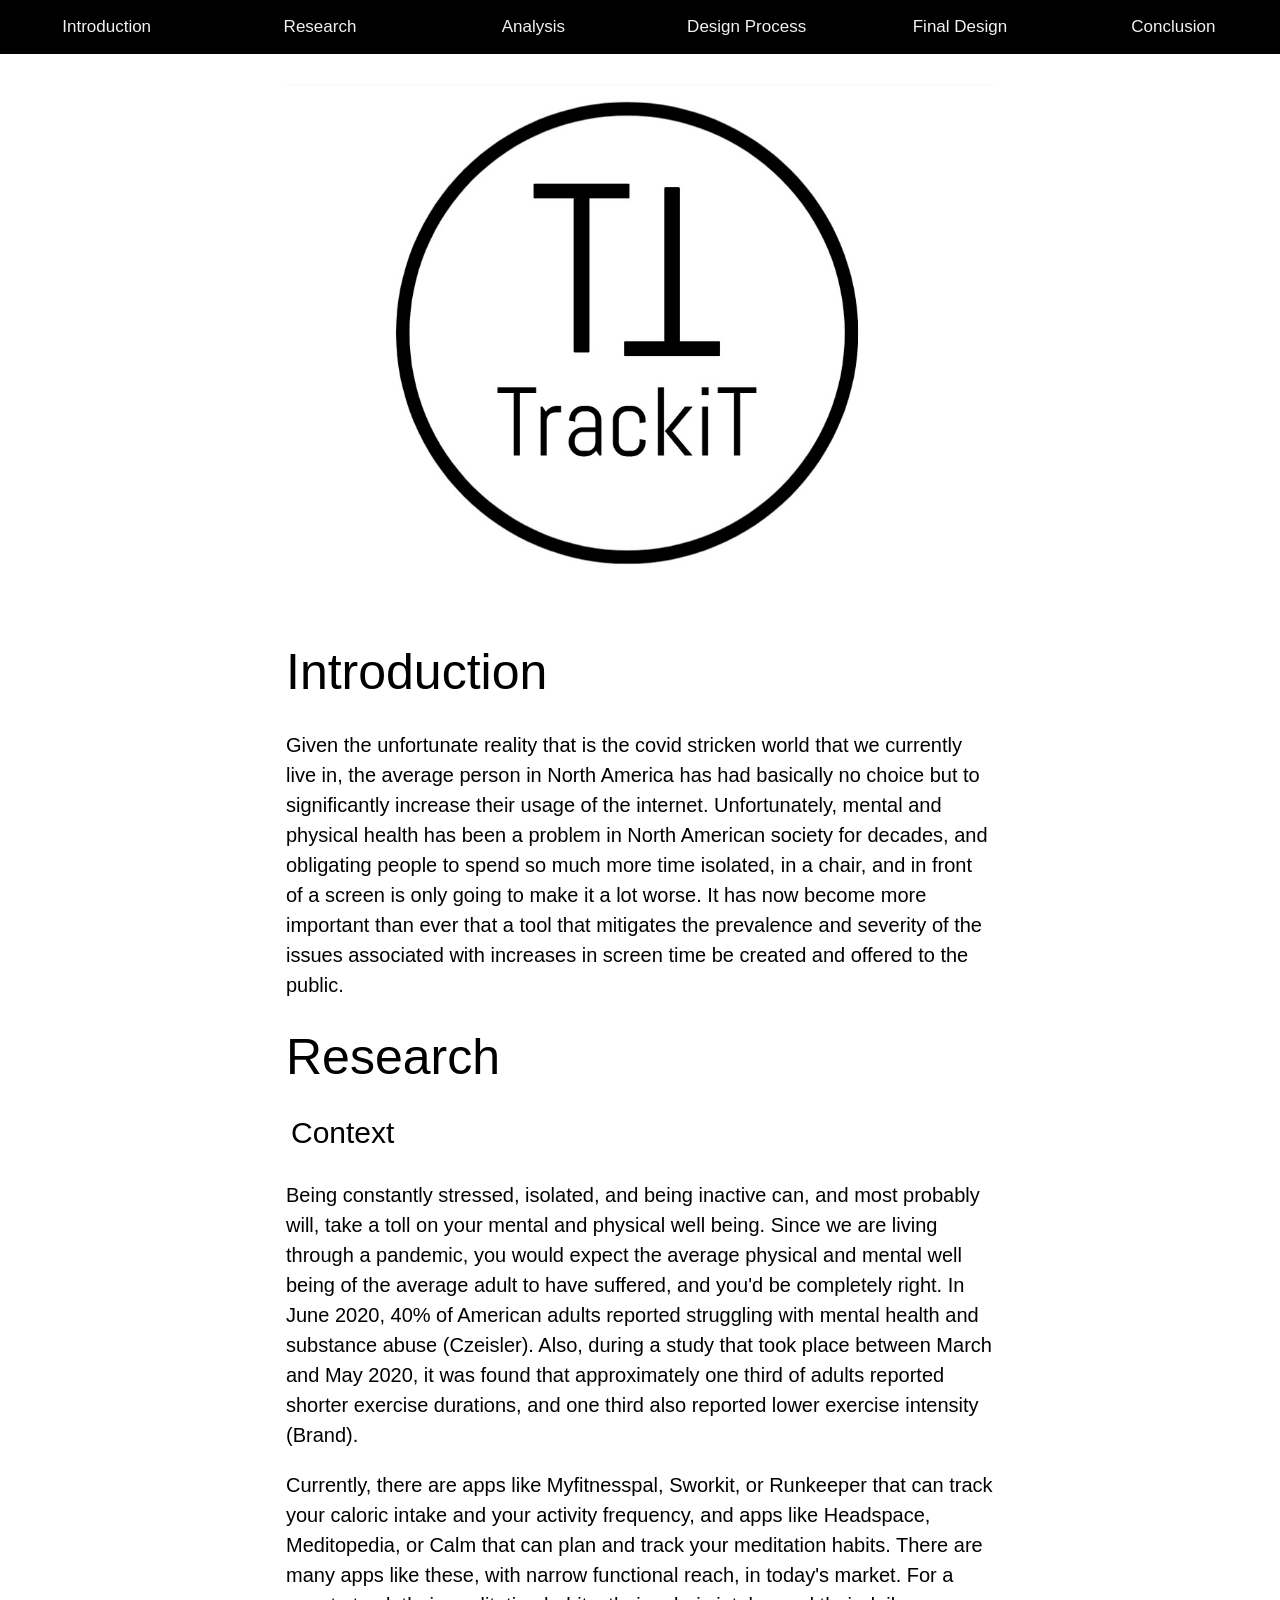
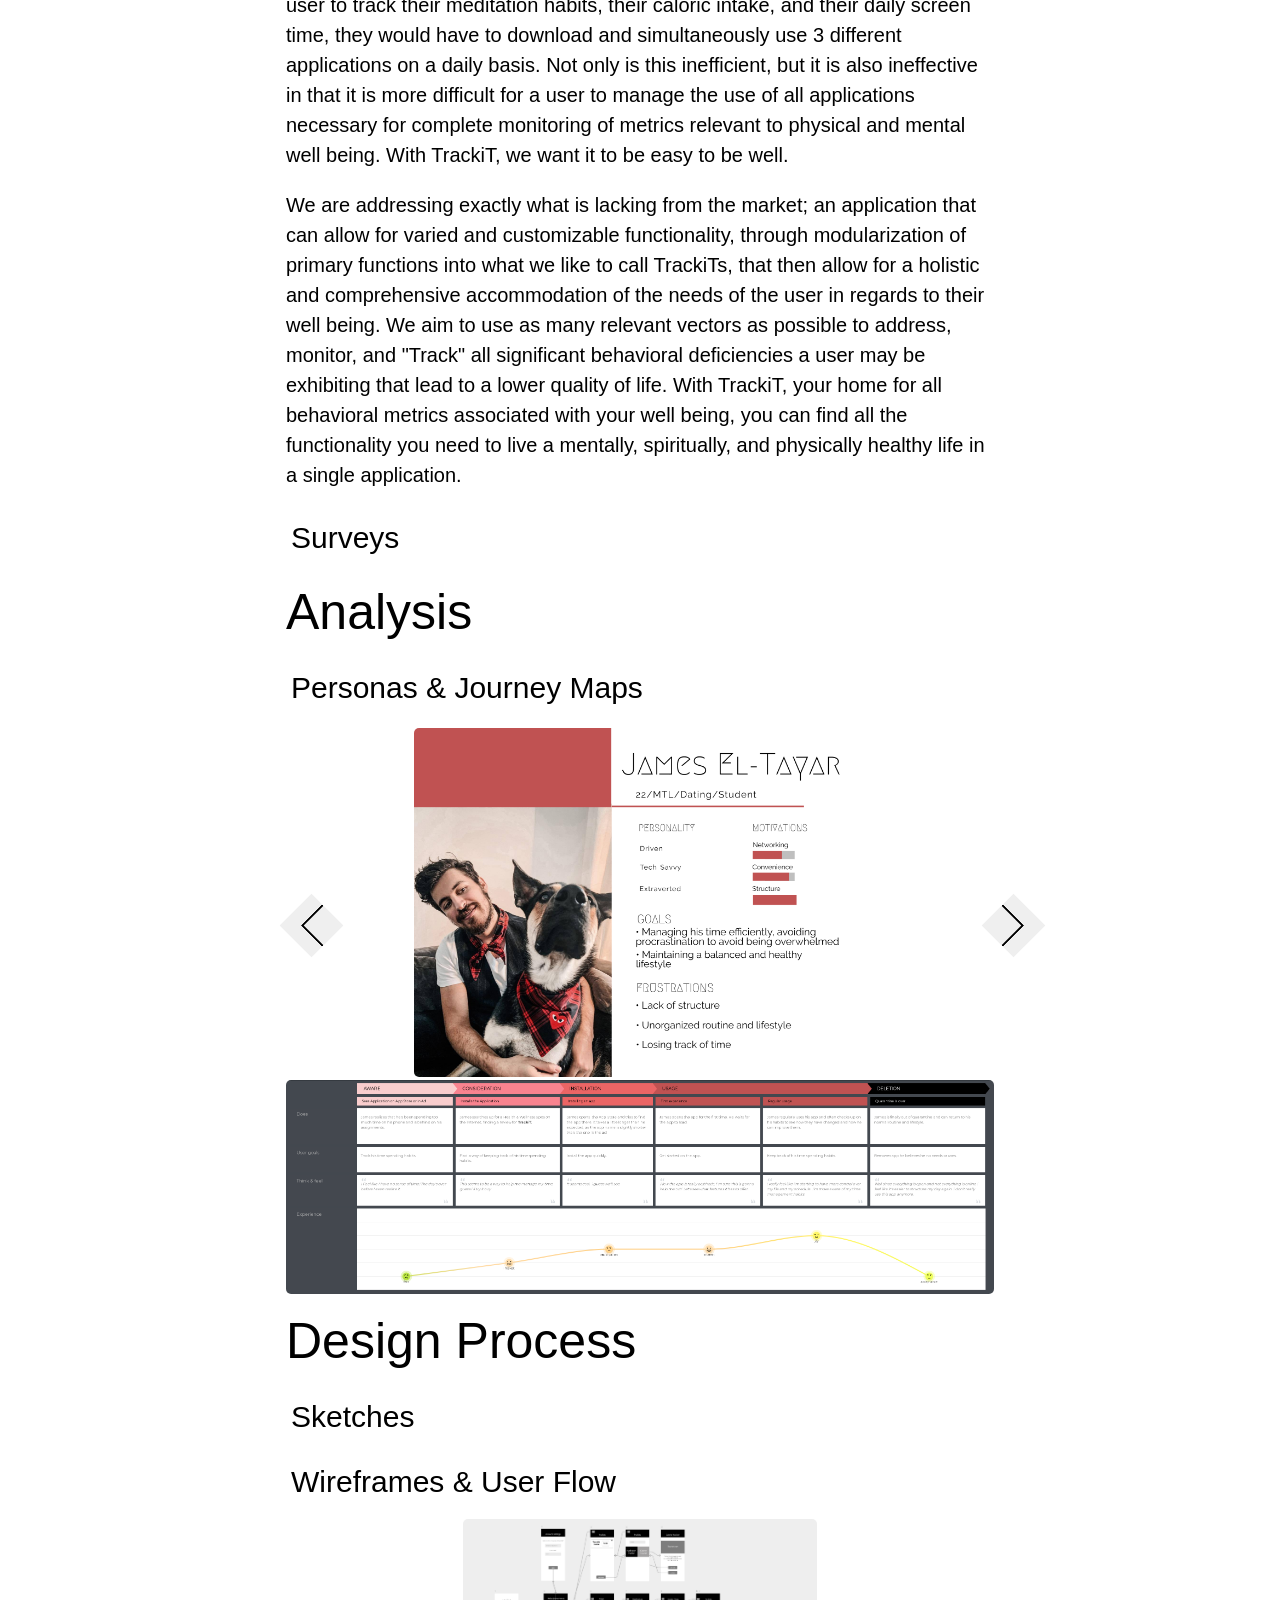
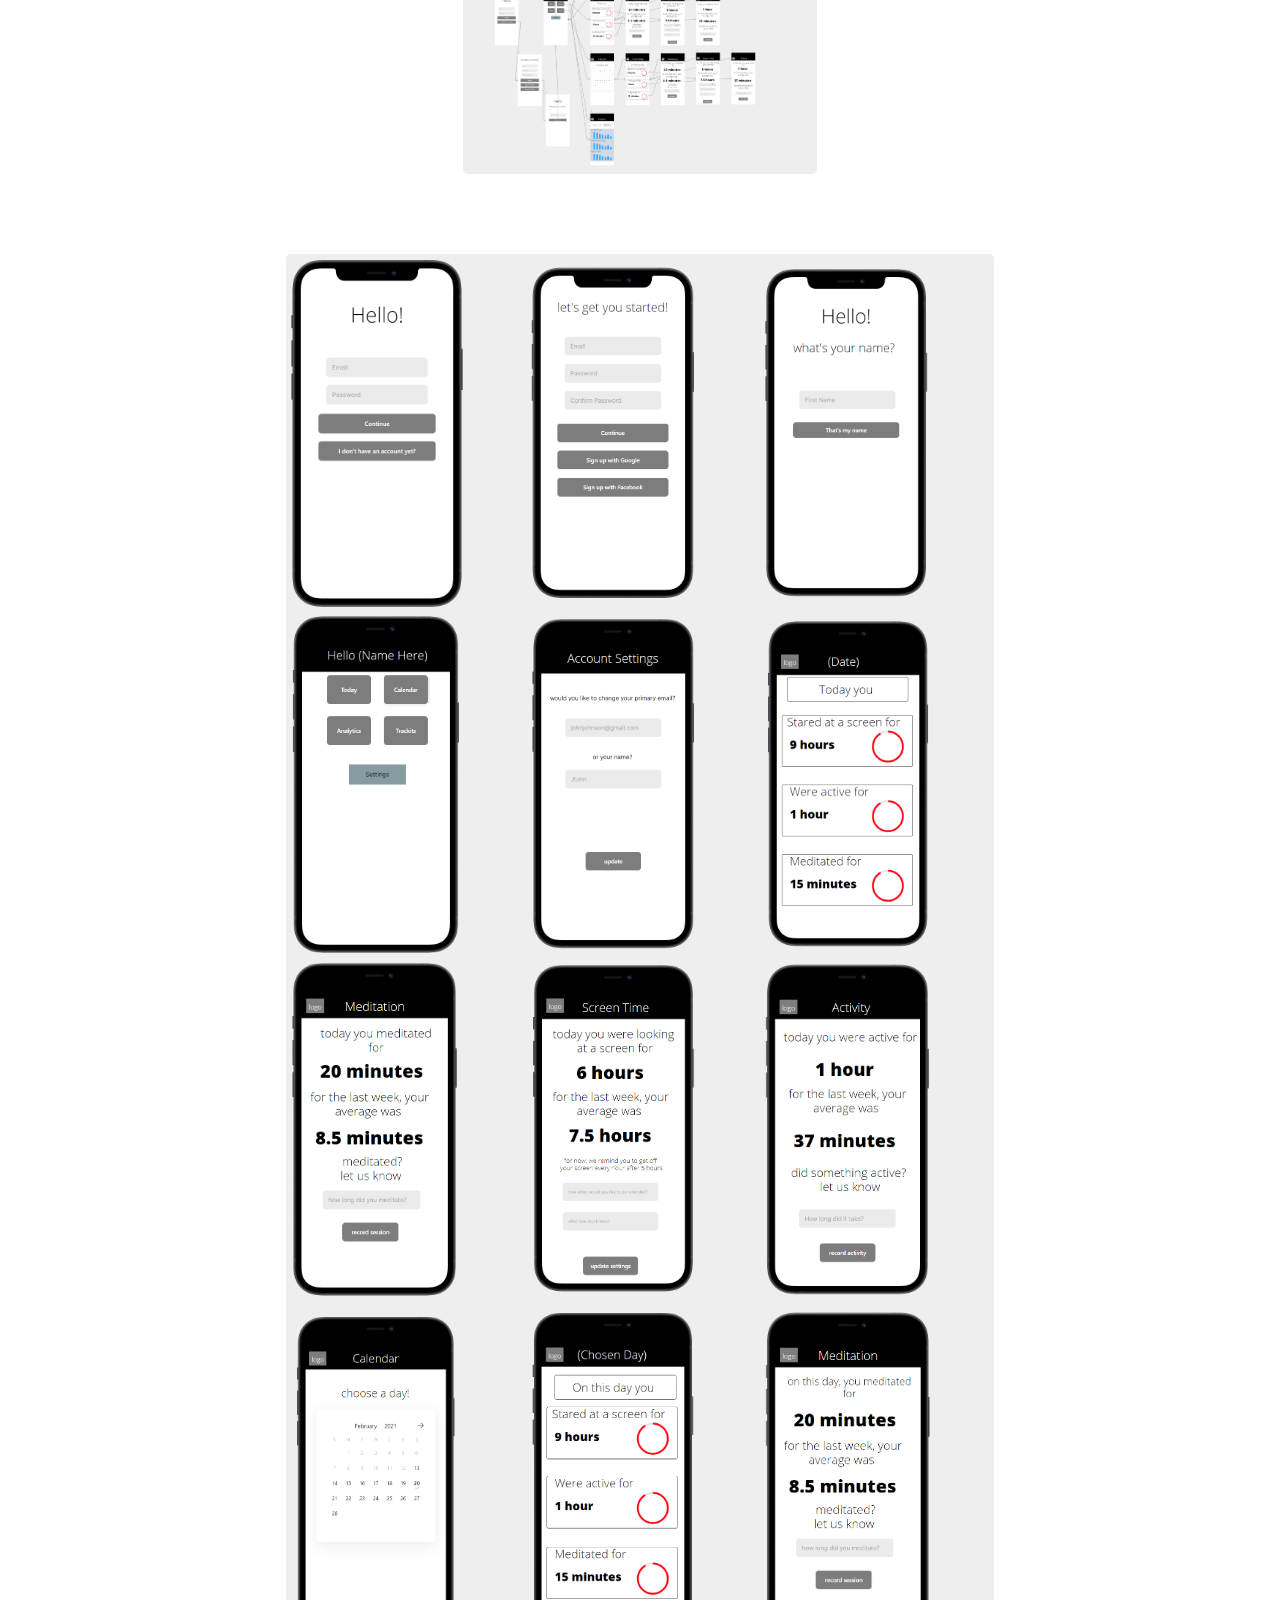
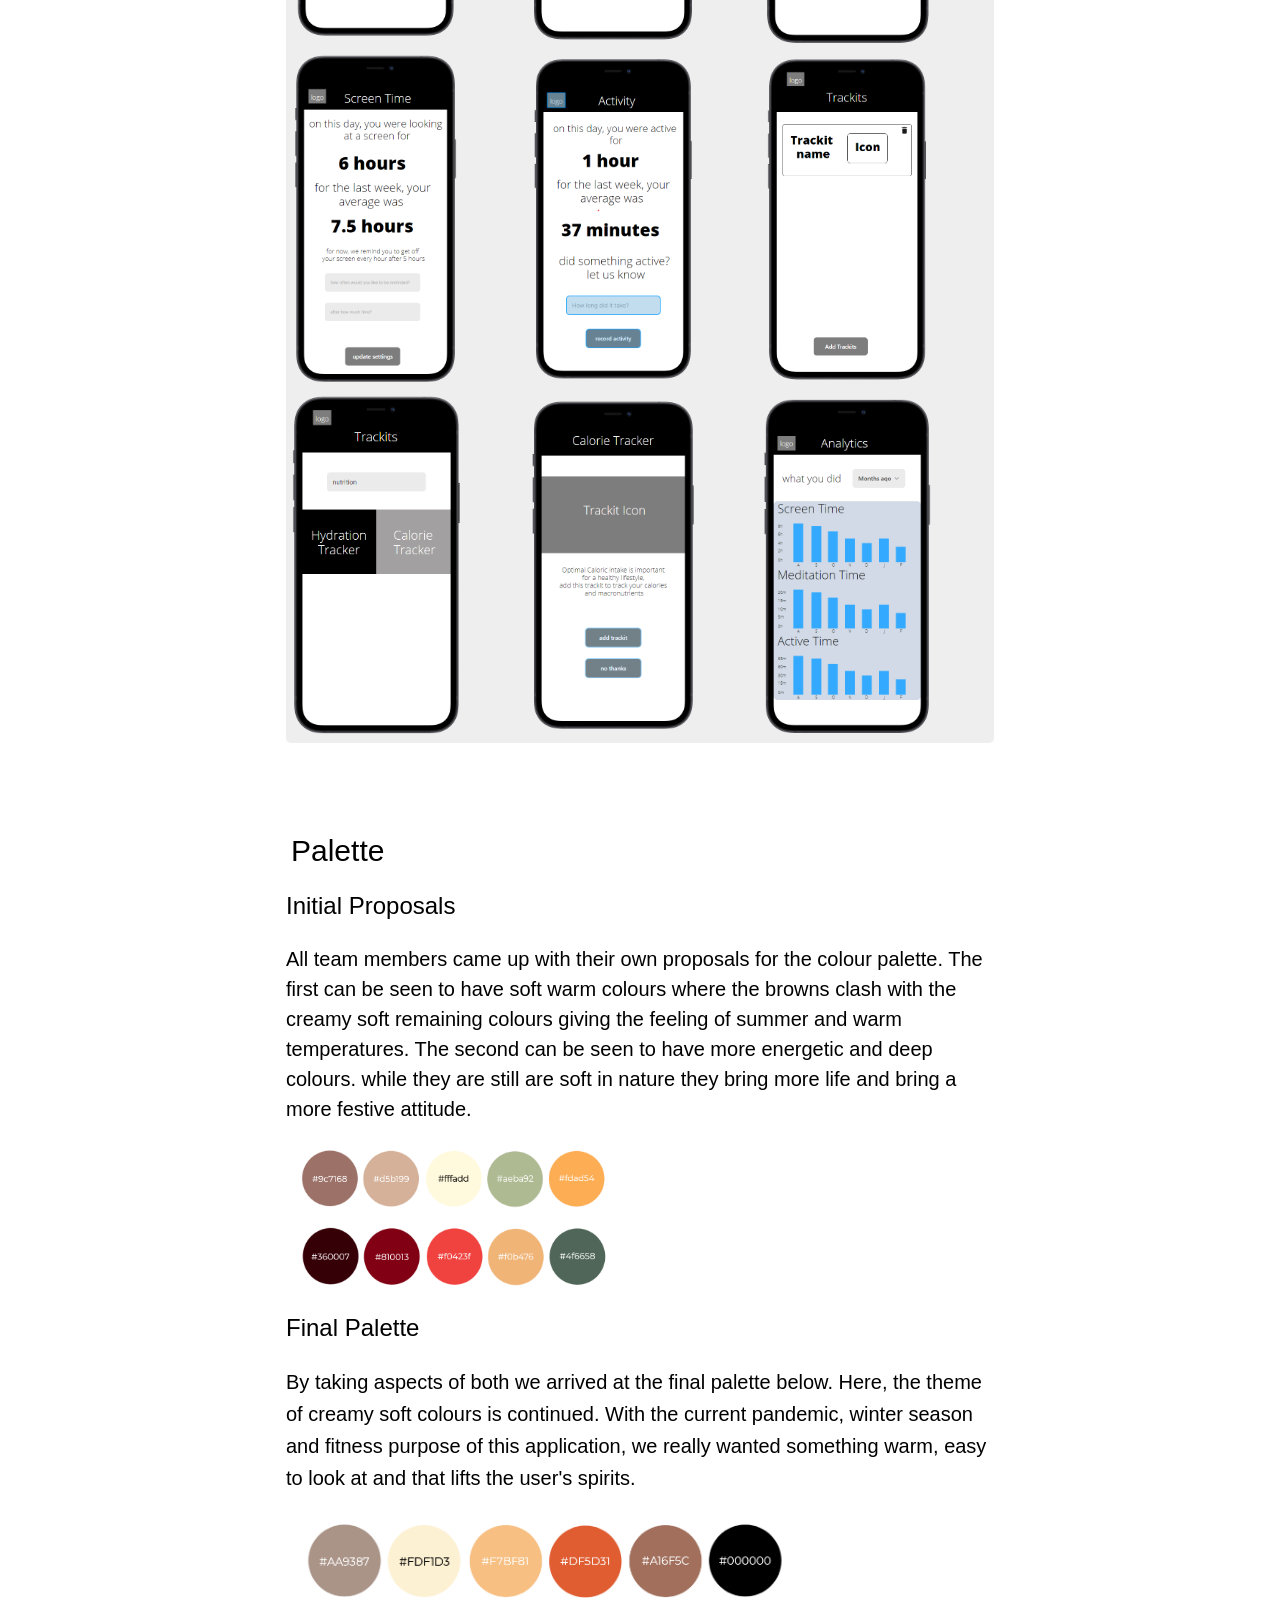
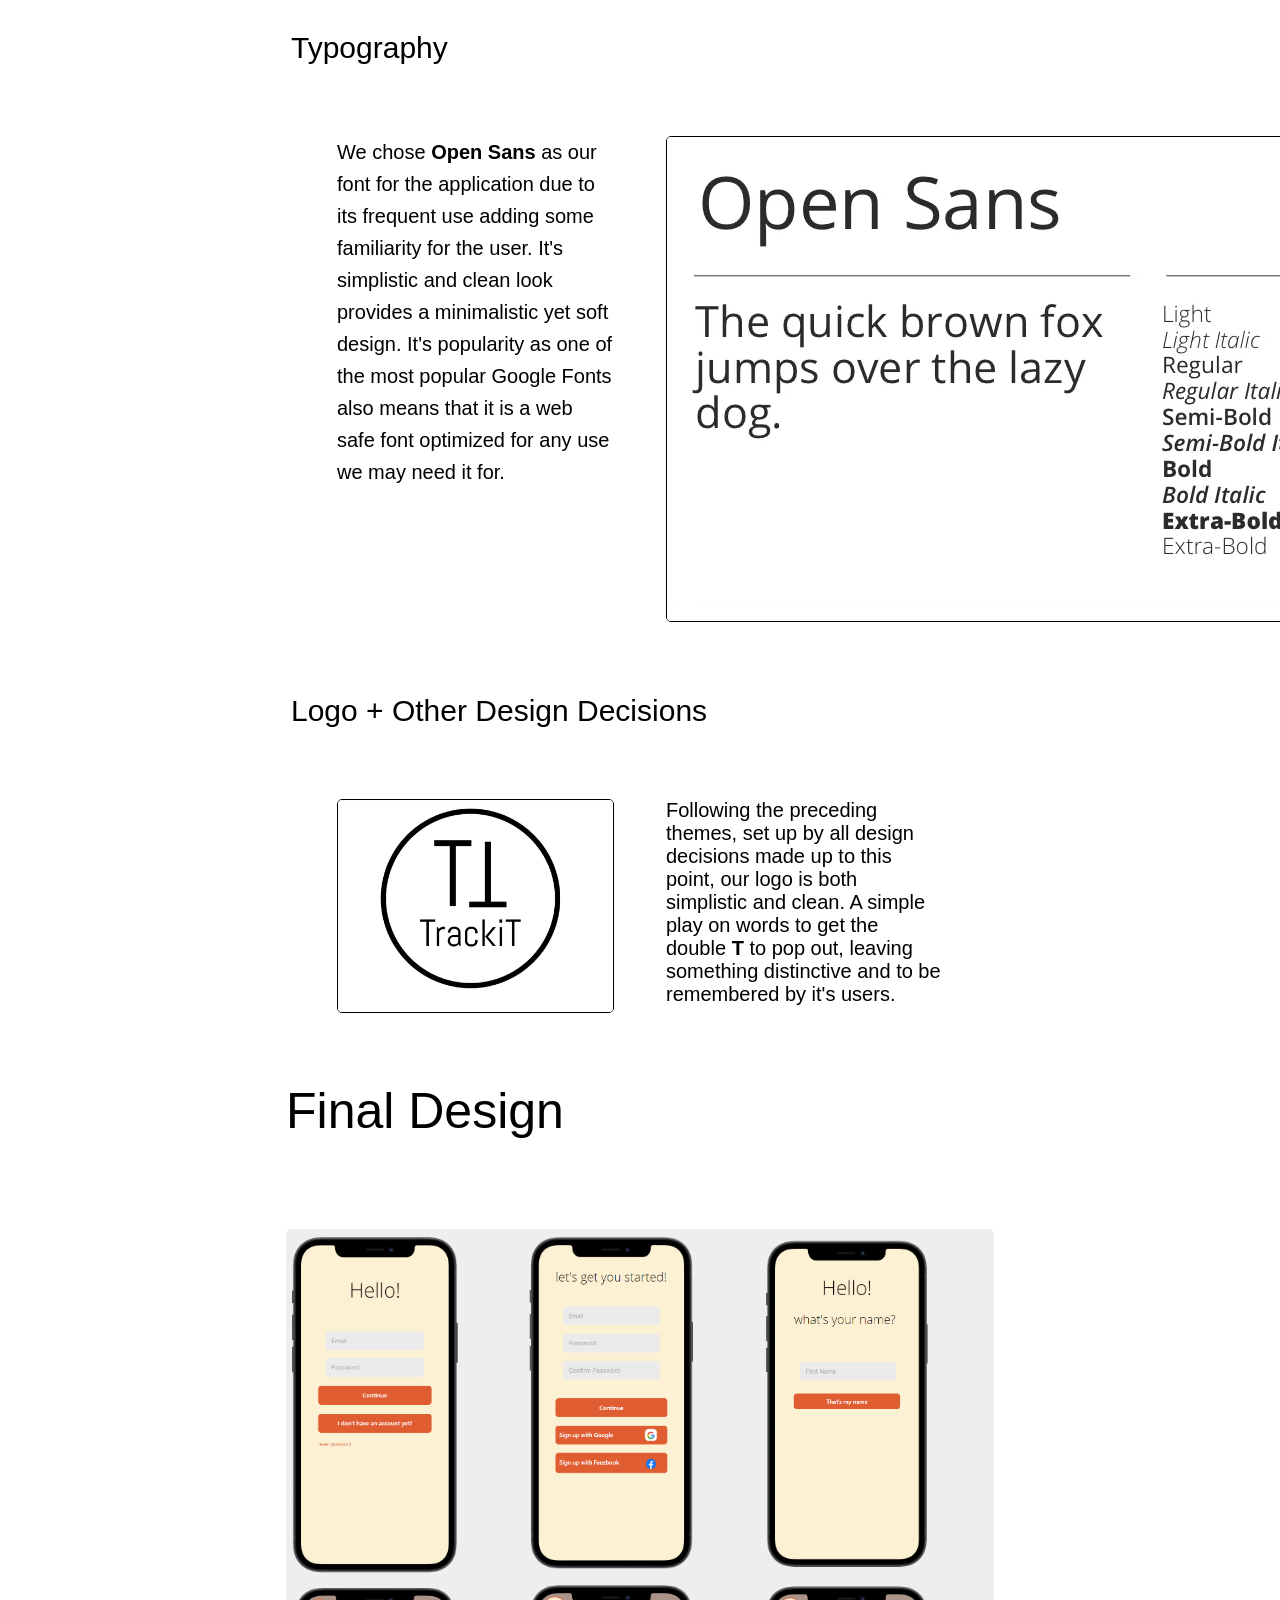
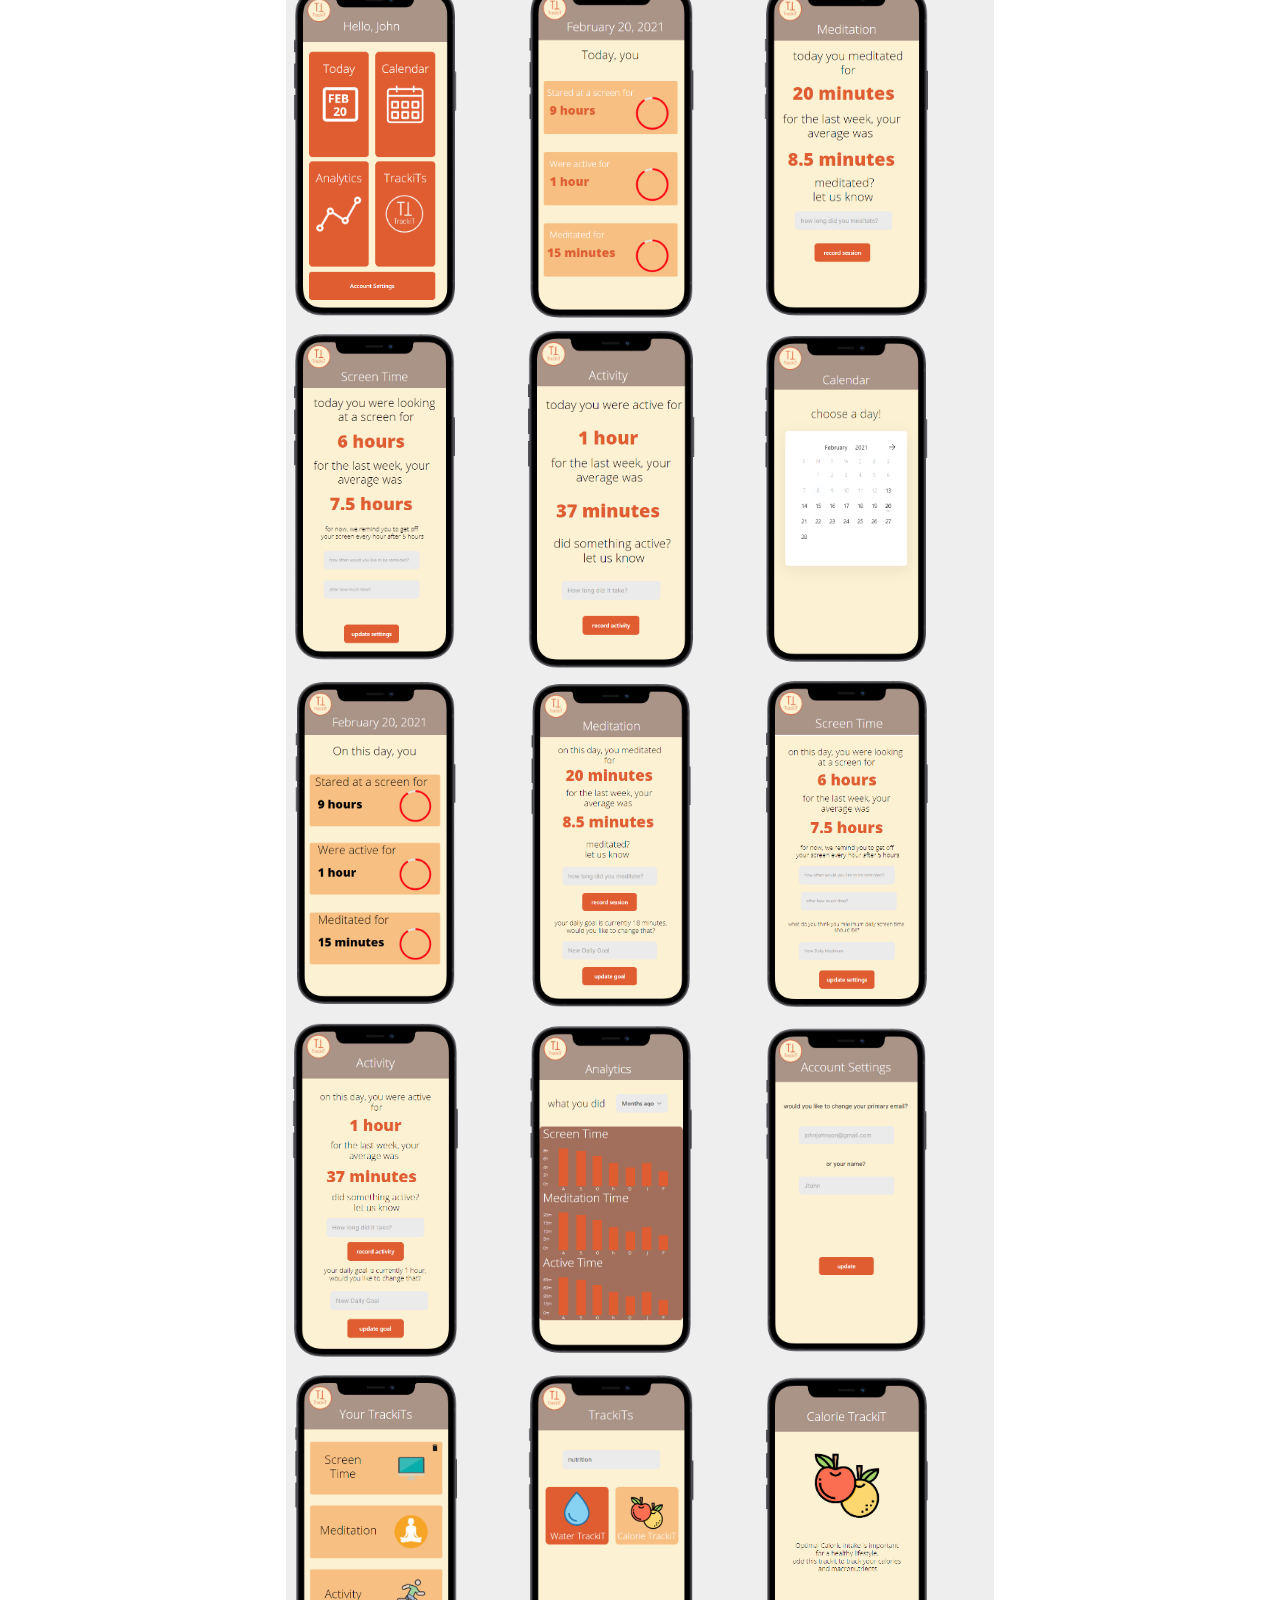
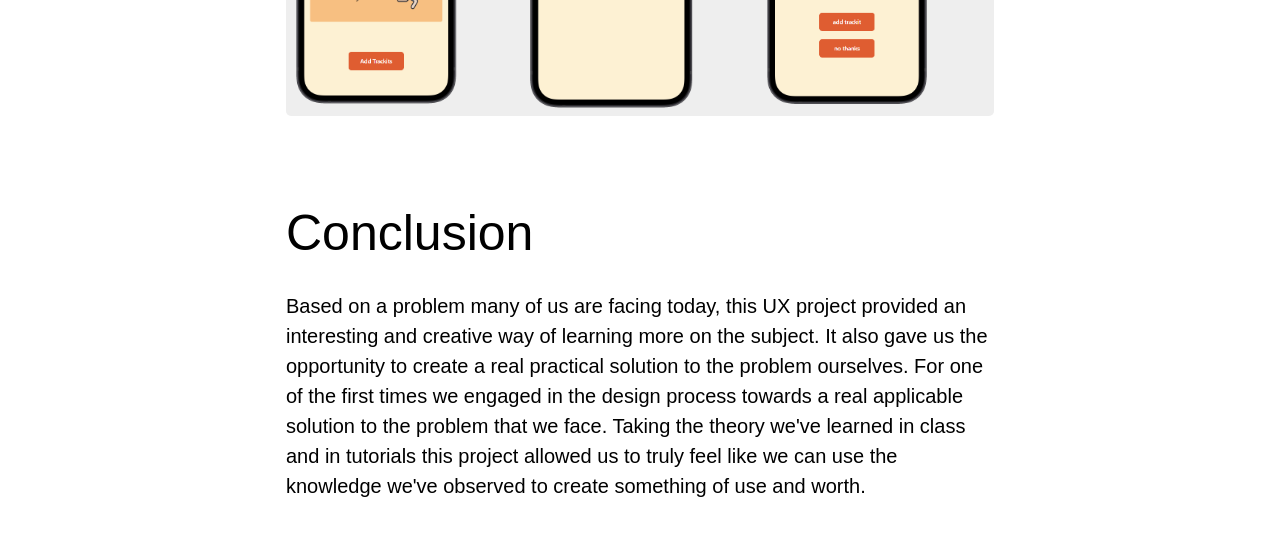
==== commit 6566f391: "Added: final design" ====
--- a/index.html
+++ b/index.html
@@ -16,12 +16,16 @@
             <a href="#Conclusion-Header" onclick="">Conclusion</a>
         </div>
         <div class="content">
+            <img src="assets/Logo1.jpeg" alt="Logo" style="max-width: 100%;">
             <a class="anchor-offset" id="Introduction-Header"></a>
             <h1 style="font-size: 50px;">Introduction</h1>
                 <p>Given the unfortunate reality that is the covid stricken world that we currently live in, the average person in North America has had basically no choice but to significantly increase their usage of the internet. Unfortunately, mental and physical health has been a problem in North American society for decades, and obligating people to spend so much more time isolated, in a chair, and in front of a screen is only going to make it a lot worse. It has now become more important than ever that a tool that mitigates the prevalence and severity of the issues associated with increases in screen time be created and offered to the public. </p>
             <a class="anchor-offset" id="Research-Header"></a>
             <h1 style="font-size: 50px;">Research</h1>
-            <h2>Current Affairs</h2>
+            <h2>Context</h2>
+            <p>Being constantly stressed, isolated, and being inactive can, and most probably will, take a toll on your mental and physical well being. Since we are living through a pandemic, you would expect the average physical and mental well being of the average adult to have suffered, and you'd be completely right. In June 2020, 40% of American adults reported struggling with mental health and substance abuse (Czeisler). Also, during a study that took place between March and May 2020, it was found that approximately one third of adults reported shorter exercise durations, and one third also reported lower exercise intensity (Brand).</p>
+            <p>Currently, there are apps like Myfitnesspal, Sworkit, or Runkeeper that can track your caloric intake and your activity frequency, and apps like Headspace, Meditopedia, or Calm that can plan and track your meditation habits. There are many apps like these, with narrow functional reach, in today's market. For a user to track their meditation habits, their caloric intake, and their daily screen time, they would have to download and simultaneously use 3 different applications on a daily basis. Not only is this inefficient, but it is also ineffective in that it is more difficult for a user to manage the use of all applications necessary for complete monitoring of metrics relevant to physical and mental well being. With TrackiT, we want it to be easy to be well.</p>
+            <p>We are addressing exactly what is lacking from the market; an application that can allow for varied and customizable functionality, through modularization of primary functions into what we like to call TrackiTs, that then allow for a holistic and comprehensive accommodation of the needs of the user in regards to their well being. We aim to use as many relevant vectors as possible to address, monitor, and "Track" all significant behavioral deficiencies a user may be exhibiting that lead to a lower quality of life. With TrackiT, your home for all behavioral metrics associated with your well being, you can find all the functionality you need to live a mentally, spiritually, and physically healthy life in a single application.</p>
             <h2>Surveys</h2>
             <a class="anchor-offset" id="Analysis-Header"></a>
             <h1 style="font-size: 50px;">Analysis</h1>
@@ -99,13 +103,13 @@
             <img class="myImg" src="assets/Palettes1.png" alt="" style="width:50%" onclick="modal(this)">
             <img class="myImg" src="assets/Palettes2.png" alt="" style="width:50%" onclick="modal(this)">
             <h3>Final Palette</h3>
-            <p>By taking aspects of both we arrived at the final palette below. Here, the theme of creamy soft colours is continued. With the current pandemic, winter season and fitness purpose of this application, we really wanted something warm, easy to look at and that lifts the user's spirits. </p>
+            <p style="line-height: 1.6;">By taking aspects of both we arrived at the final palette below. Here, the theme of creamy soft colours is continued. With the current pandemic, winter season and fitness purpose of this application, we really wanted something warm, easy to look at and that lifts the user's spirits. </p>
             <img class="myImg" src="assets/Palettes3.png" alt="Final Palette" style="width:75%" onclick="modal(this)">
             <h2>Typography</h2>
             <table id="Typography-Table">
                 <tr>
                     <td style="vertical-align: top;">
-                        <p>We chose <strong>Open Sans</strong> as our font for the application due to its frequent use adding some familiarity for the user. It's simplistic and clean look provides a minimalistic yet soft design. It's popularity as one of the most popular Google Fonts also means that it is a web safe font optimized for any use we may need it for.</p>
+                        <p style="line-height: 1.6;">We chose <strong>Open Sans</strong> as our font for the application due to its frequent use adding some familiarity for the user. It's simplistic and clean look provides a minimalistic yet soft design. It's popularity as one of the most popular Google Fonts also means that it is a web safe font optimized for any use we may need it for.</p>
                     </td>
                     <td>
                         <img class="myImg" src="assets/Typography.png" alt="Typography" style="object-fit: scale-down; border:1px solid black"; onclick="modal(this)">
@@ -125,6 +129,38 @@
             </table>
             <a class="anchor-offset" id="FD-Header"></a>
             <h1 style="font-size: 50px;">Final Design</h1>
+            <table style="background-color: #eeeeee; border-radius: 5px; margin-bottom: 80px; margin-top: 80px;">
+                <tr>
+                    <td><img class="myImg" src="assets/fd1.png" style="width:75%" onclick = "modal1(this)"></td>
+                    <td><img class="myImg" src="assets/fd2.png" style="width:75%" onclick = "modal1(this)"></td>
+                    <td><img class="myImg" src="assets/fd3.png" style="width:75%" onclick = "modal1(this)"></td>
+                </tr>
+                <tr>
+                    <td><img class="myImg" src="assets/fd4.png" style="width:75%" onclick = "modal1(this)"></td>
+                    <td><img class="myImg" src="assets/fd5.png" style="width:75%" onclick = "modal1(this)"></td>
+                    <td><img class="myImg" src="assets/fd6.png" style="width:75%" onclick = "modal1(this)"></td>
+                </tr>
+                <tr>
+                    <td><img class="myImg" src="assets/fd7.png" style="width:75%" onclick = "modal1(this)"></td>
+                    <td><img class="myImg" src="assets/fd8.png" style="width:75%" onclick = "modal1(this)"></td>
+                    <td><img class="myImg" src="assets/fd9.png" style="width:75%" onclick = "modal1(this)"></td>
+                </tr>
+                <tr>
+                    <td><img class="myImg" src="assets/fd10.png" style="width:75%" onclick = "modal1(this)"></td>
+                    <td><img class="myImg" src="assets/fd11.png" style="width:75%" onclick = "modal1(this)"></td>
+                    <td><img class="myImg" src="assets/fd12.png" style="width:75%" onclick = "modal1(this)"></td>
+                </tr>
+                <tr>
+                    <td><img class="myImg" src="assets/fd13.png" style="width:75%" onclick = "modal1(this)"></td>
+                    <td><img class="myImg" src="assets/fd14.png" style="width:75%" onclick = "modal1(this)"></td>
+                    <td><img class="myImg" src="assets/fd15.png" style="width:75%" onclick = "modal1(this)"></td>
+                </tr>
+                <tr>
+                    <td><img class="myImg" src="assets/fd16.png" style="width:75%" onclick = "modal1(this)"></td>
+                    <td><img class="myImg" src="assets/fd17.png" style="width:75%" onclick = "modal1(this)"></td>
+                    <td><img class="myImg" src="assets/fd18.png" style="width:75%" onclick = "modal1(this)"></td>
+                </tr>
+            </table>
             <a class="anchor-offset" id="Conclusion-Header"></a>
             <h1 style="font-size: 50px;">Conclusion</h1>
             <p>Based on a problem many of us are facing today, this UX project provided an interesting and creative way of learning more on the subject. It also gave us the opportunity to create a real practical solution to the problem ourselves. For one of the first times we engaged in the design process towards a real applicable solution to the problem that we face. Taking the theory we've learned in class and in tutorials this project allowed us to truly feel like we can use the knowledge we've observed to create something of use and worth.</p>
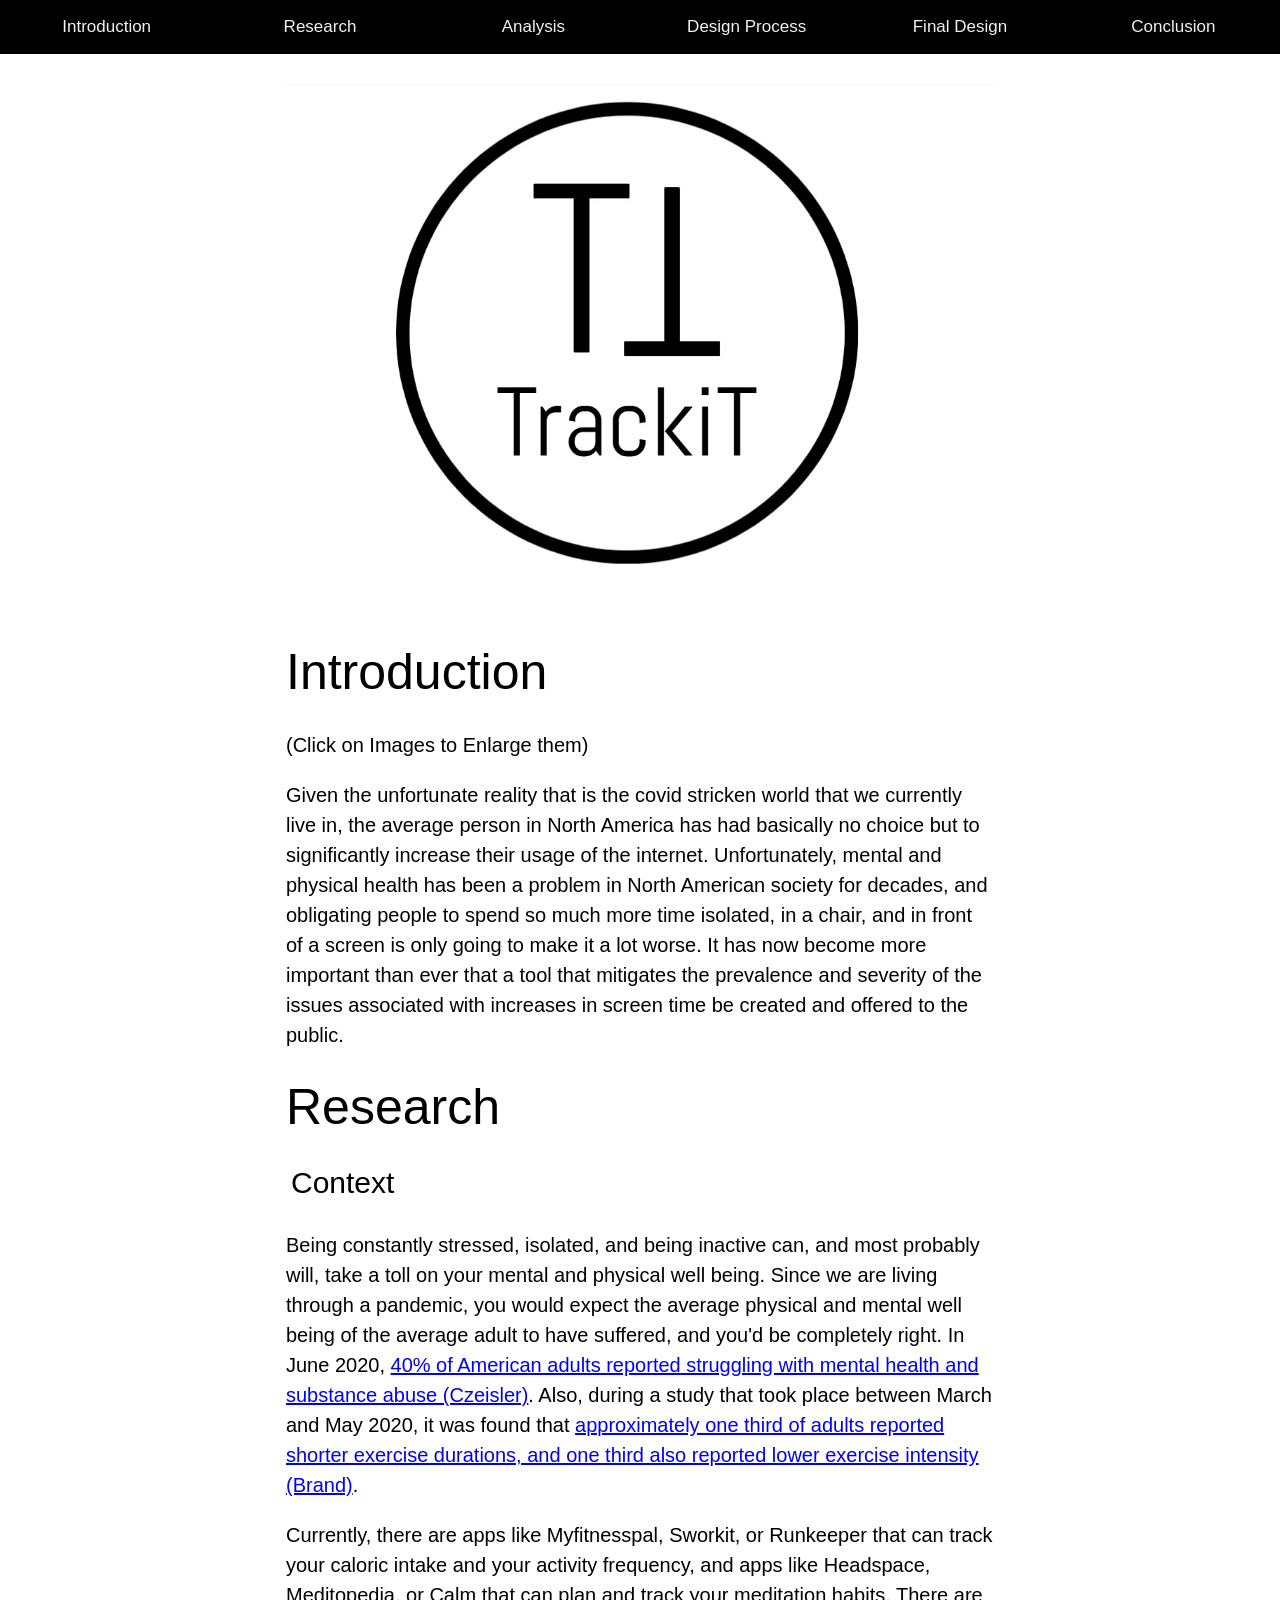
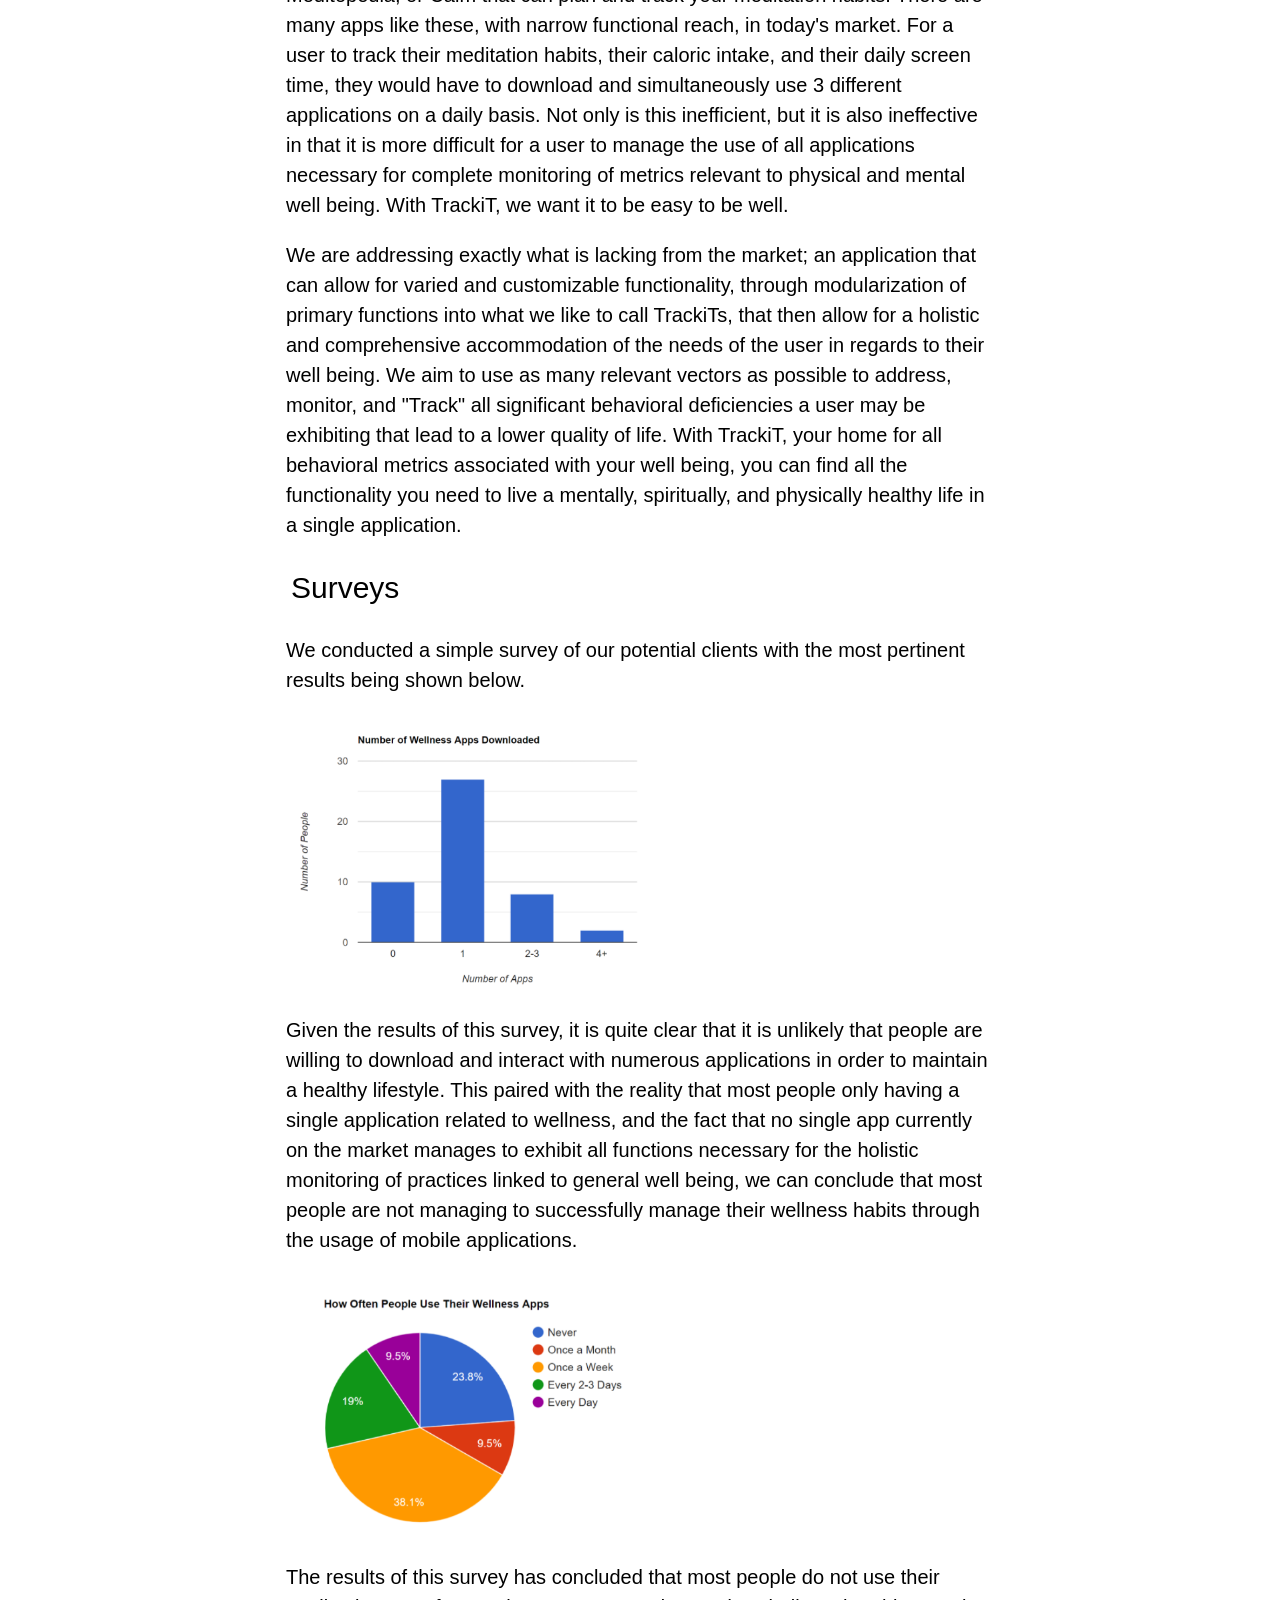
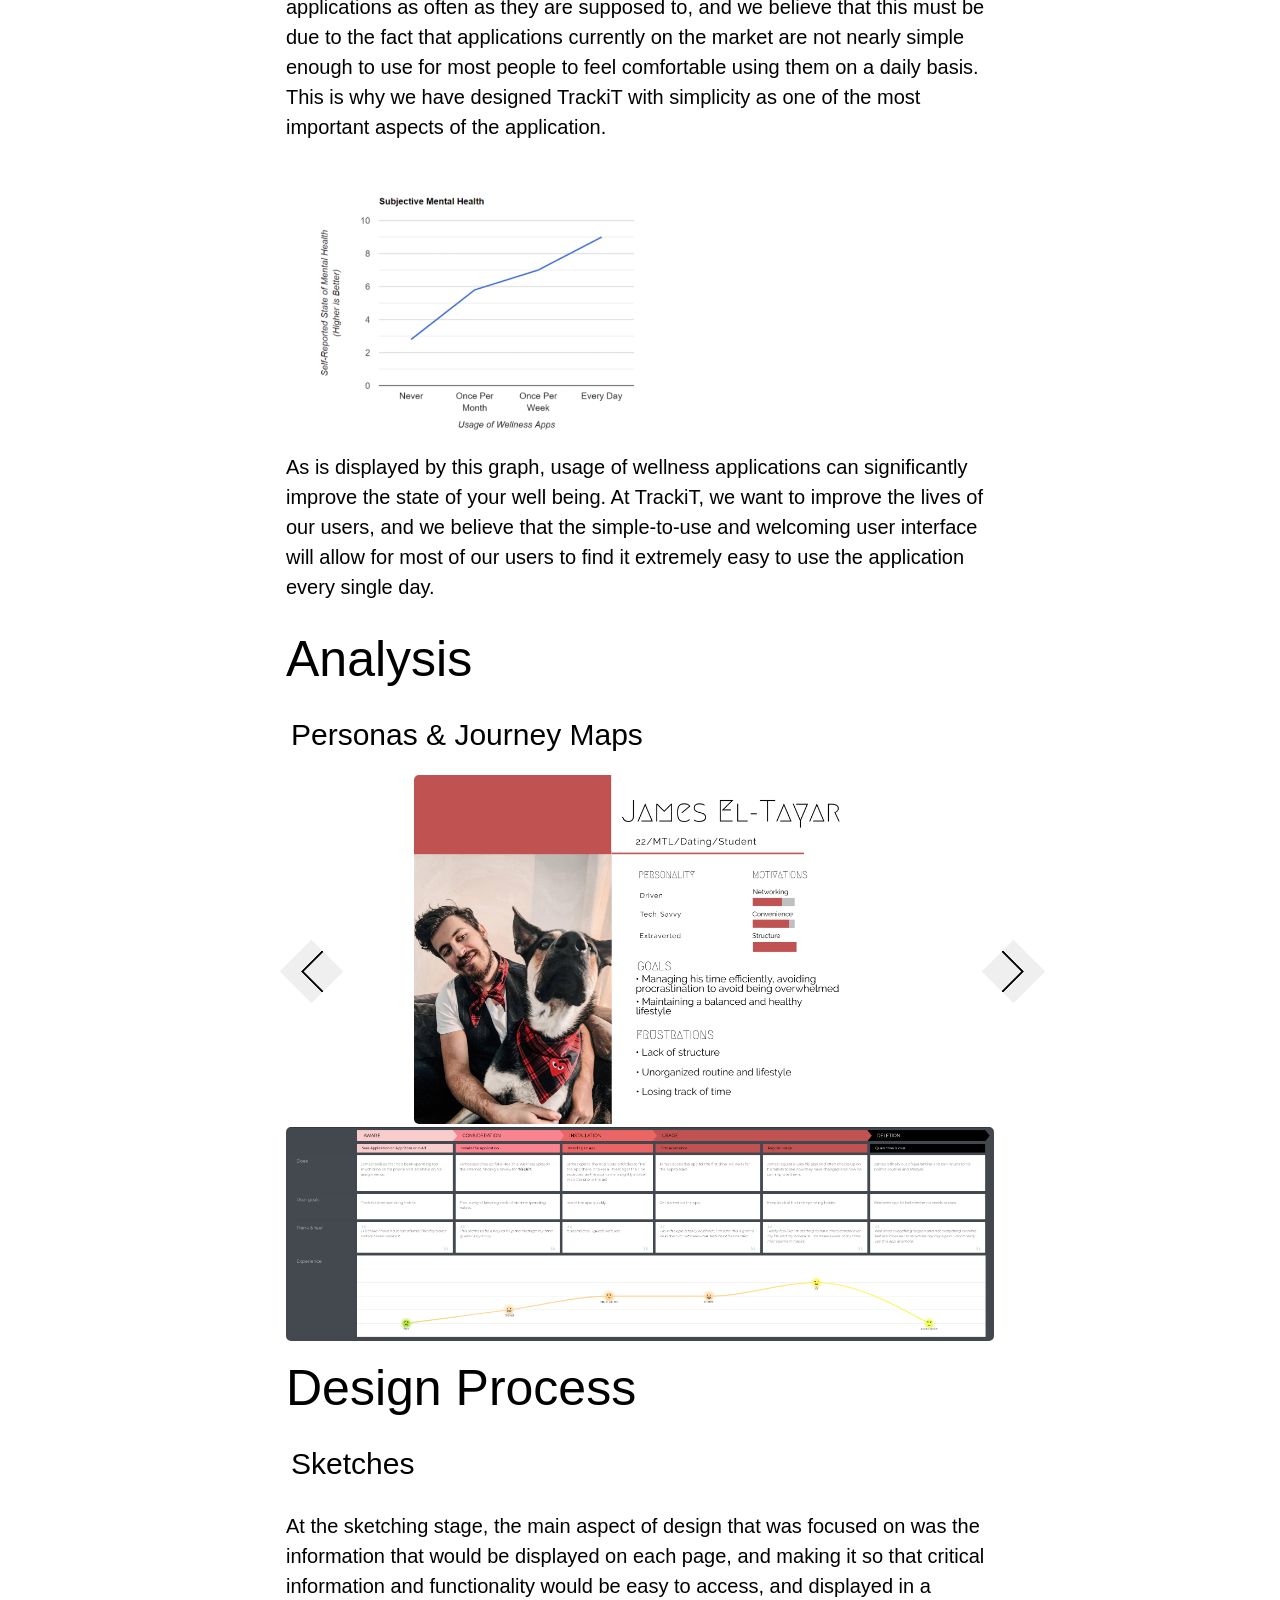
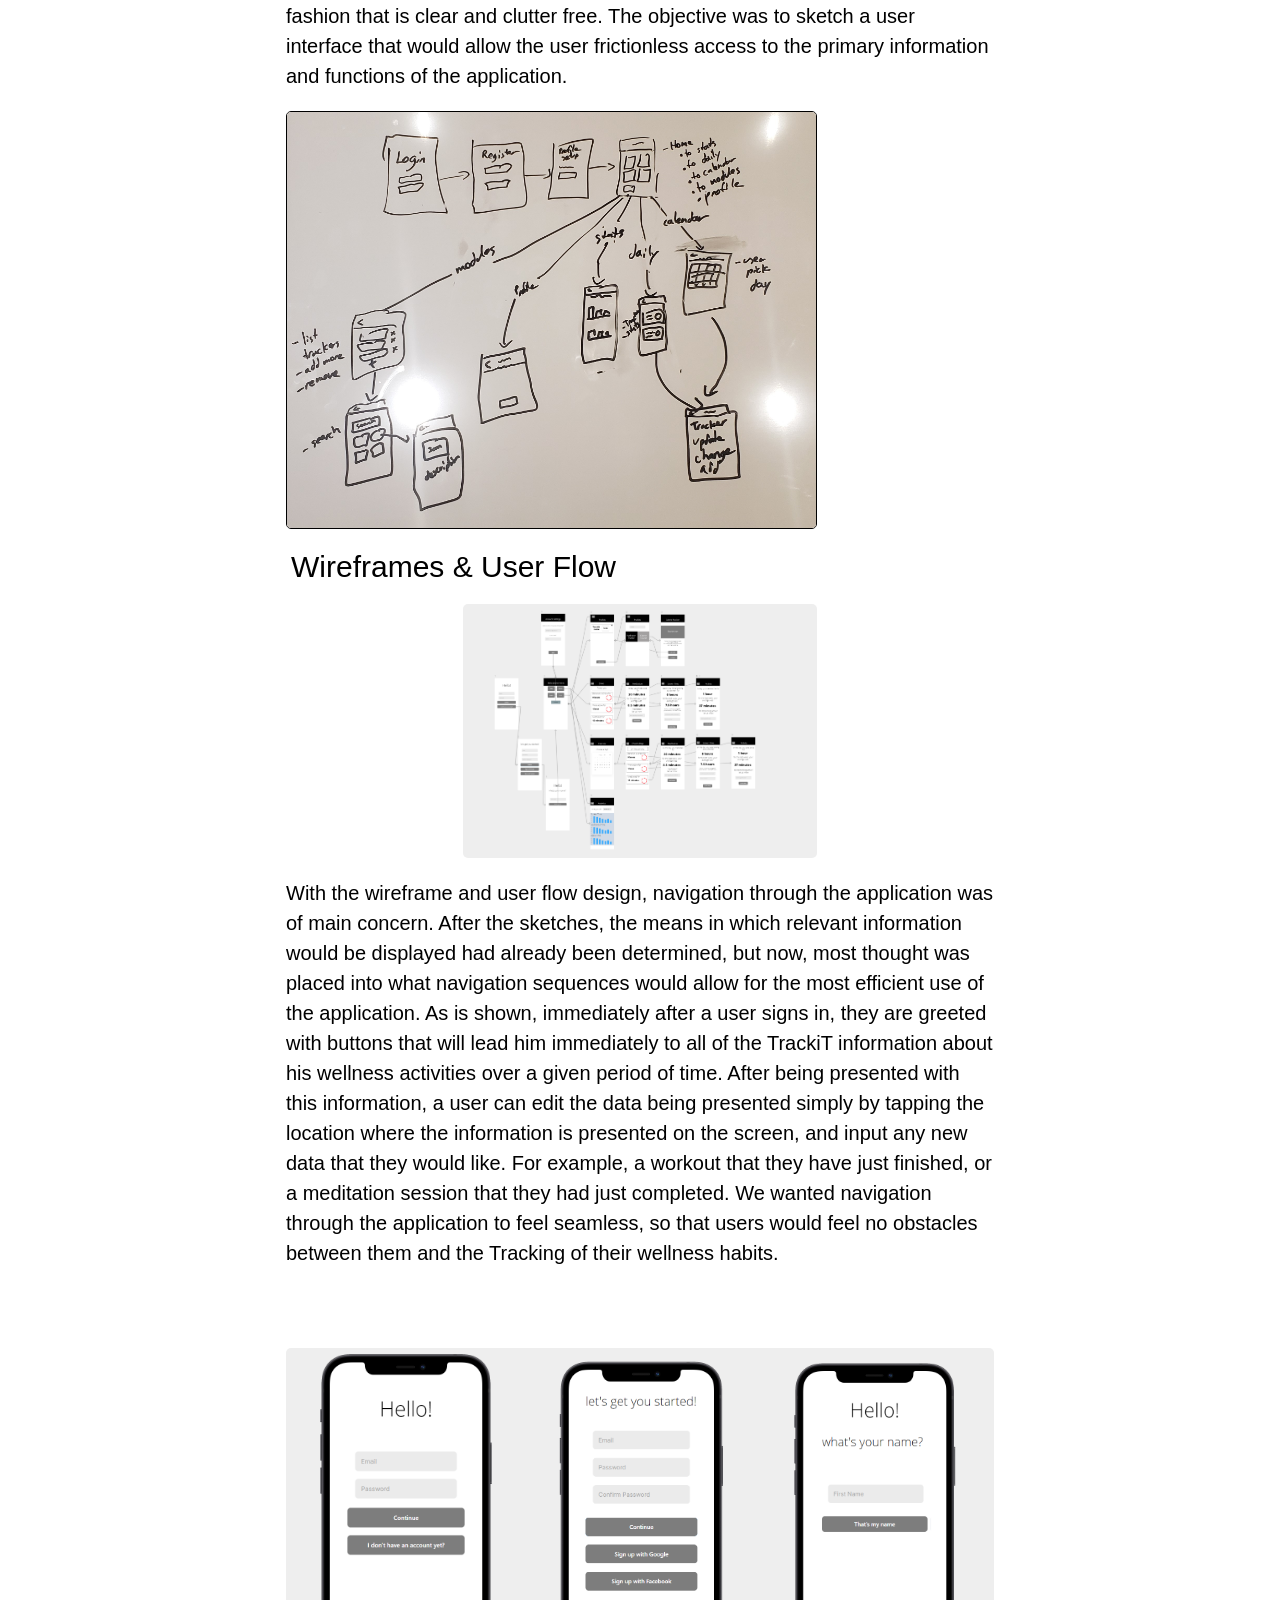
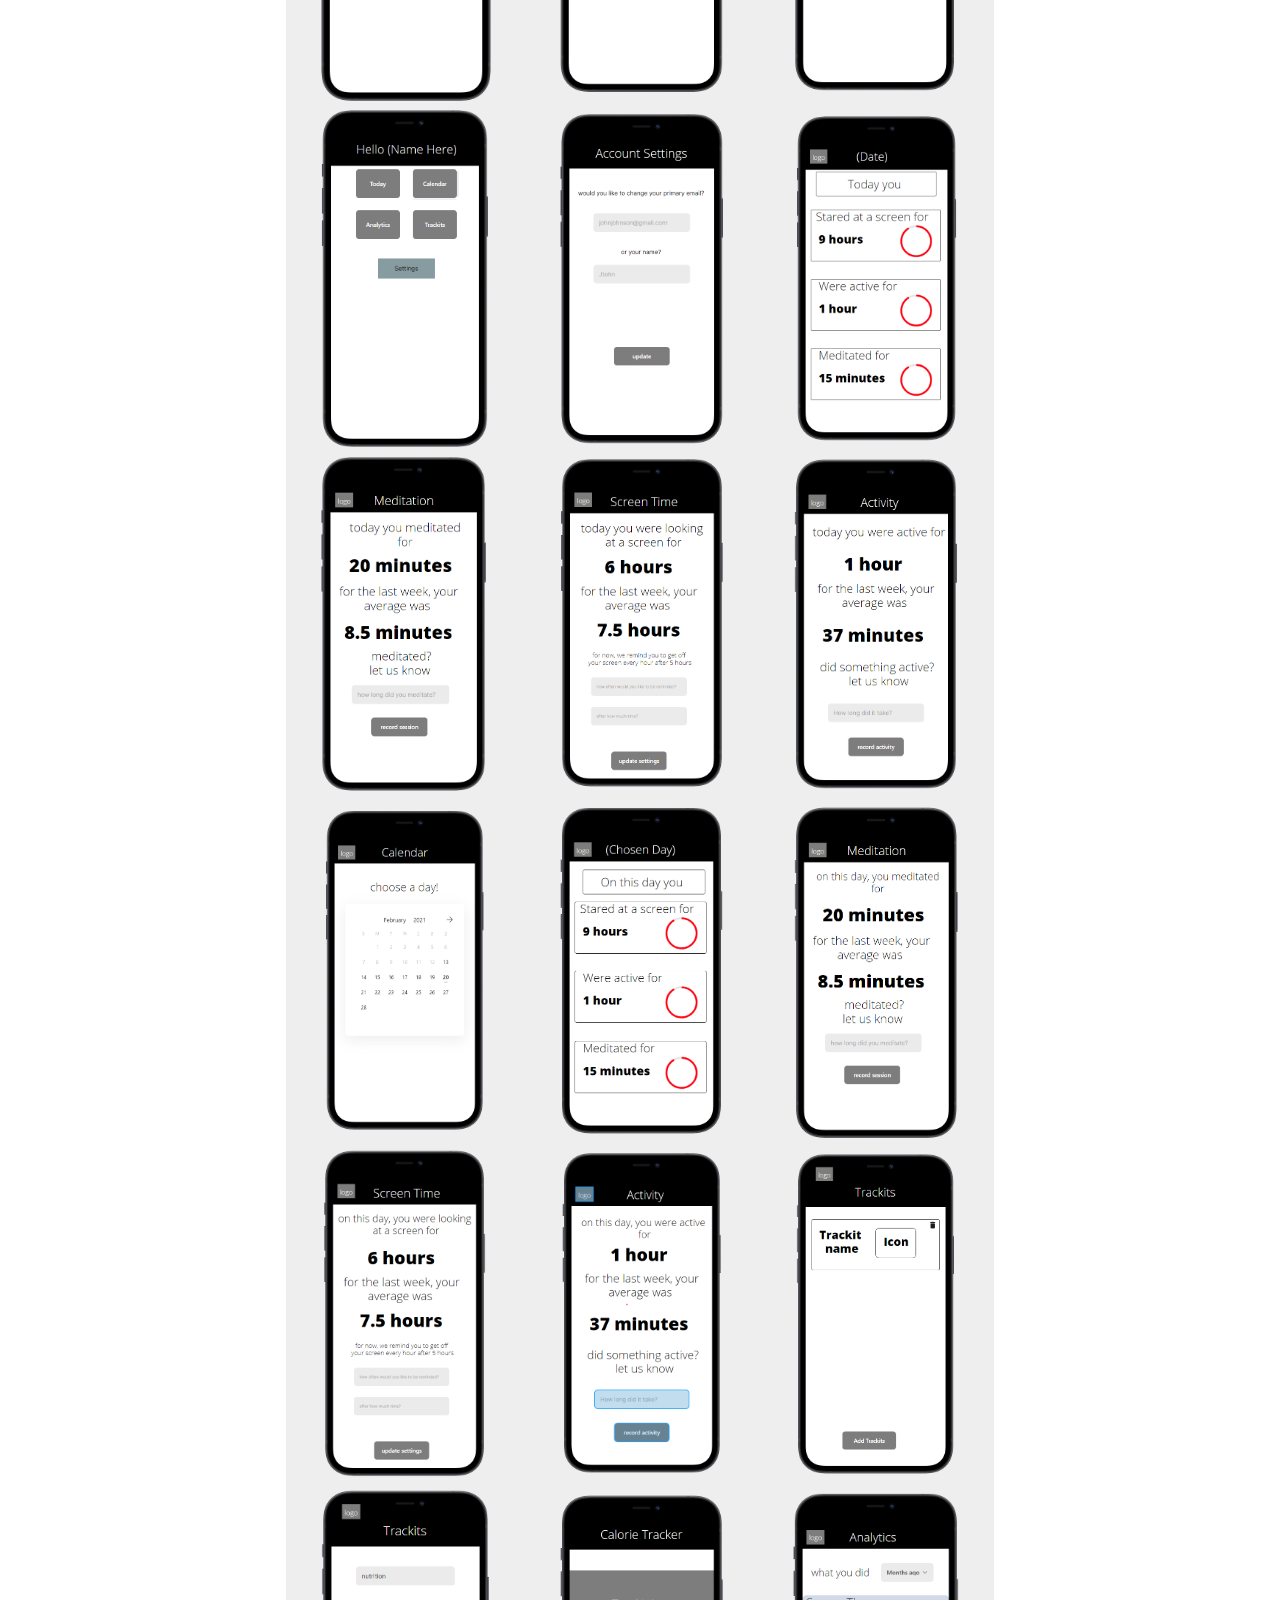
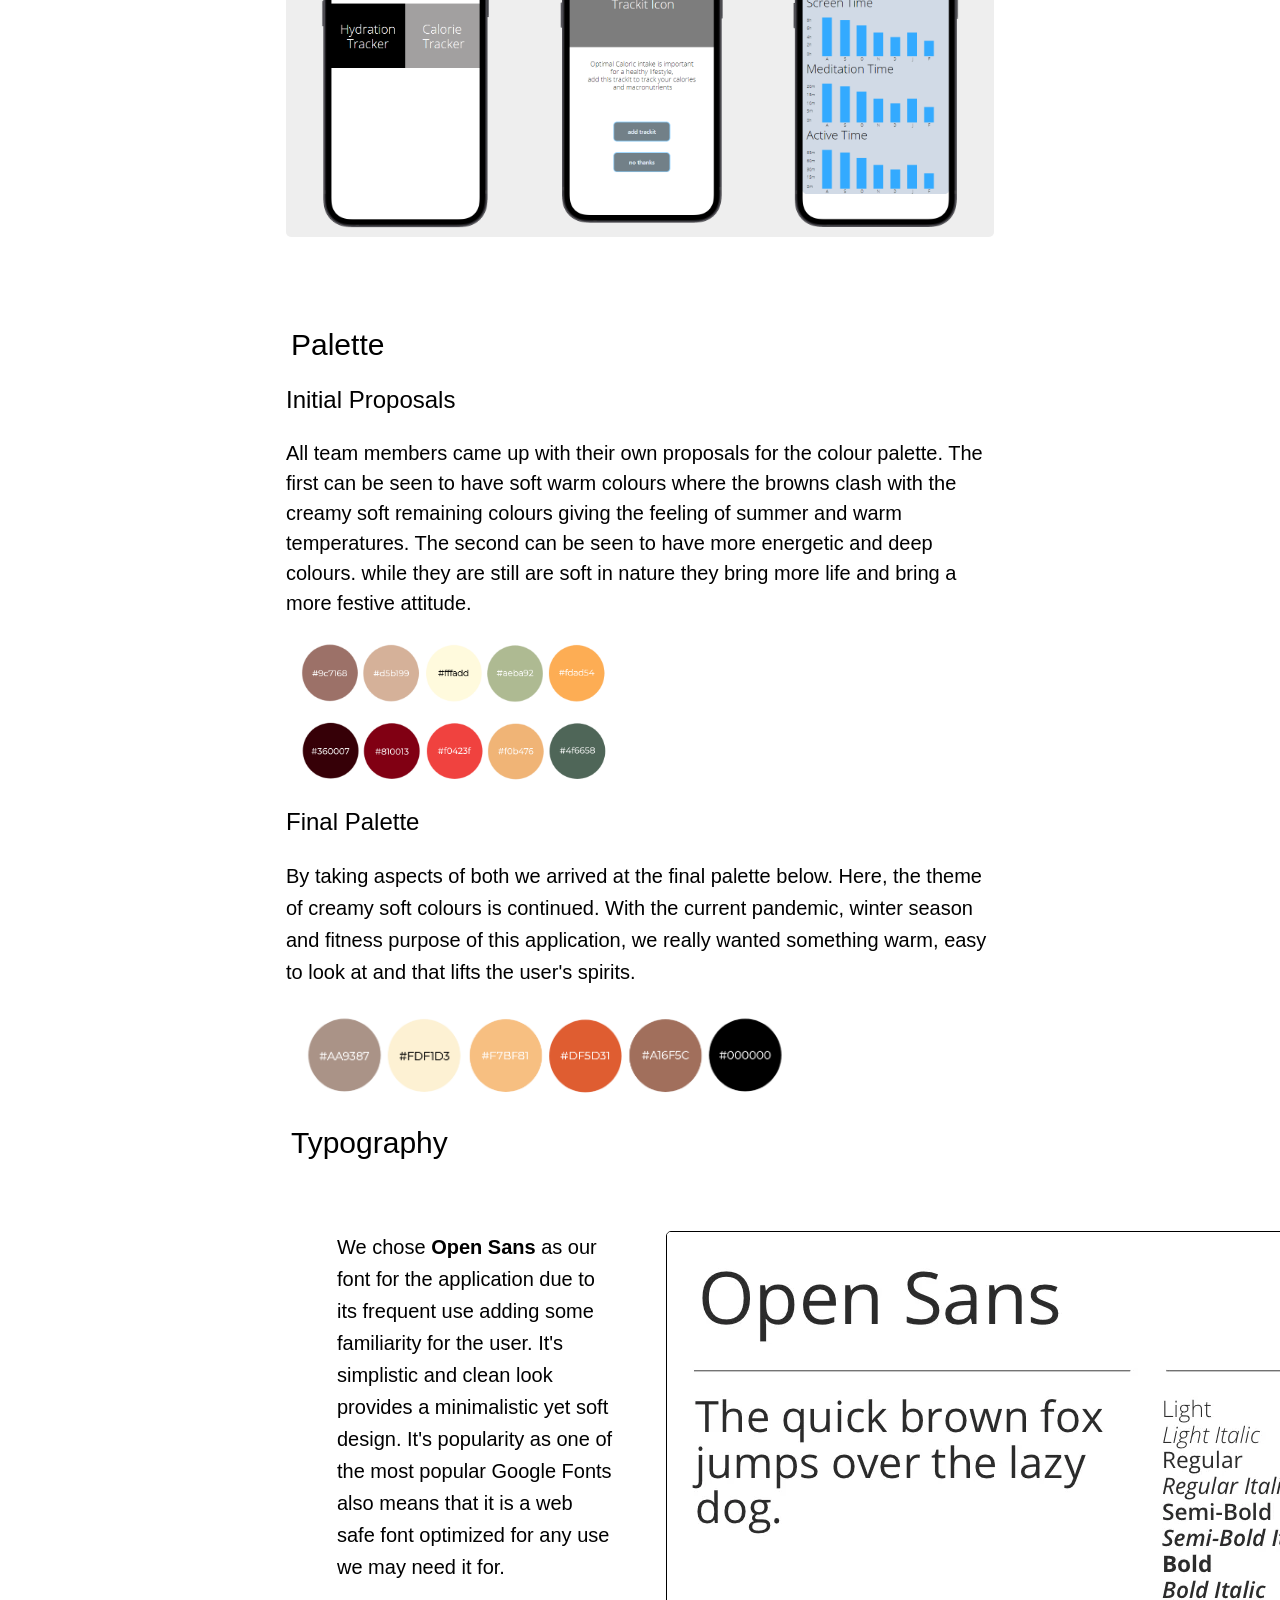
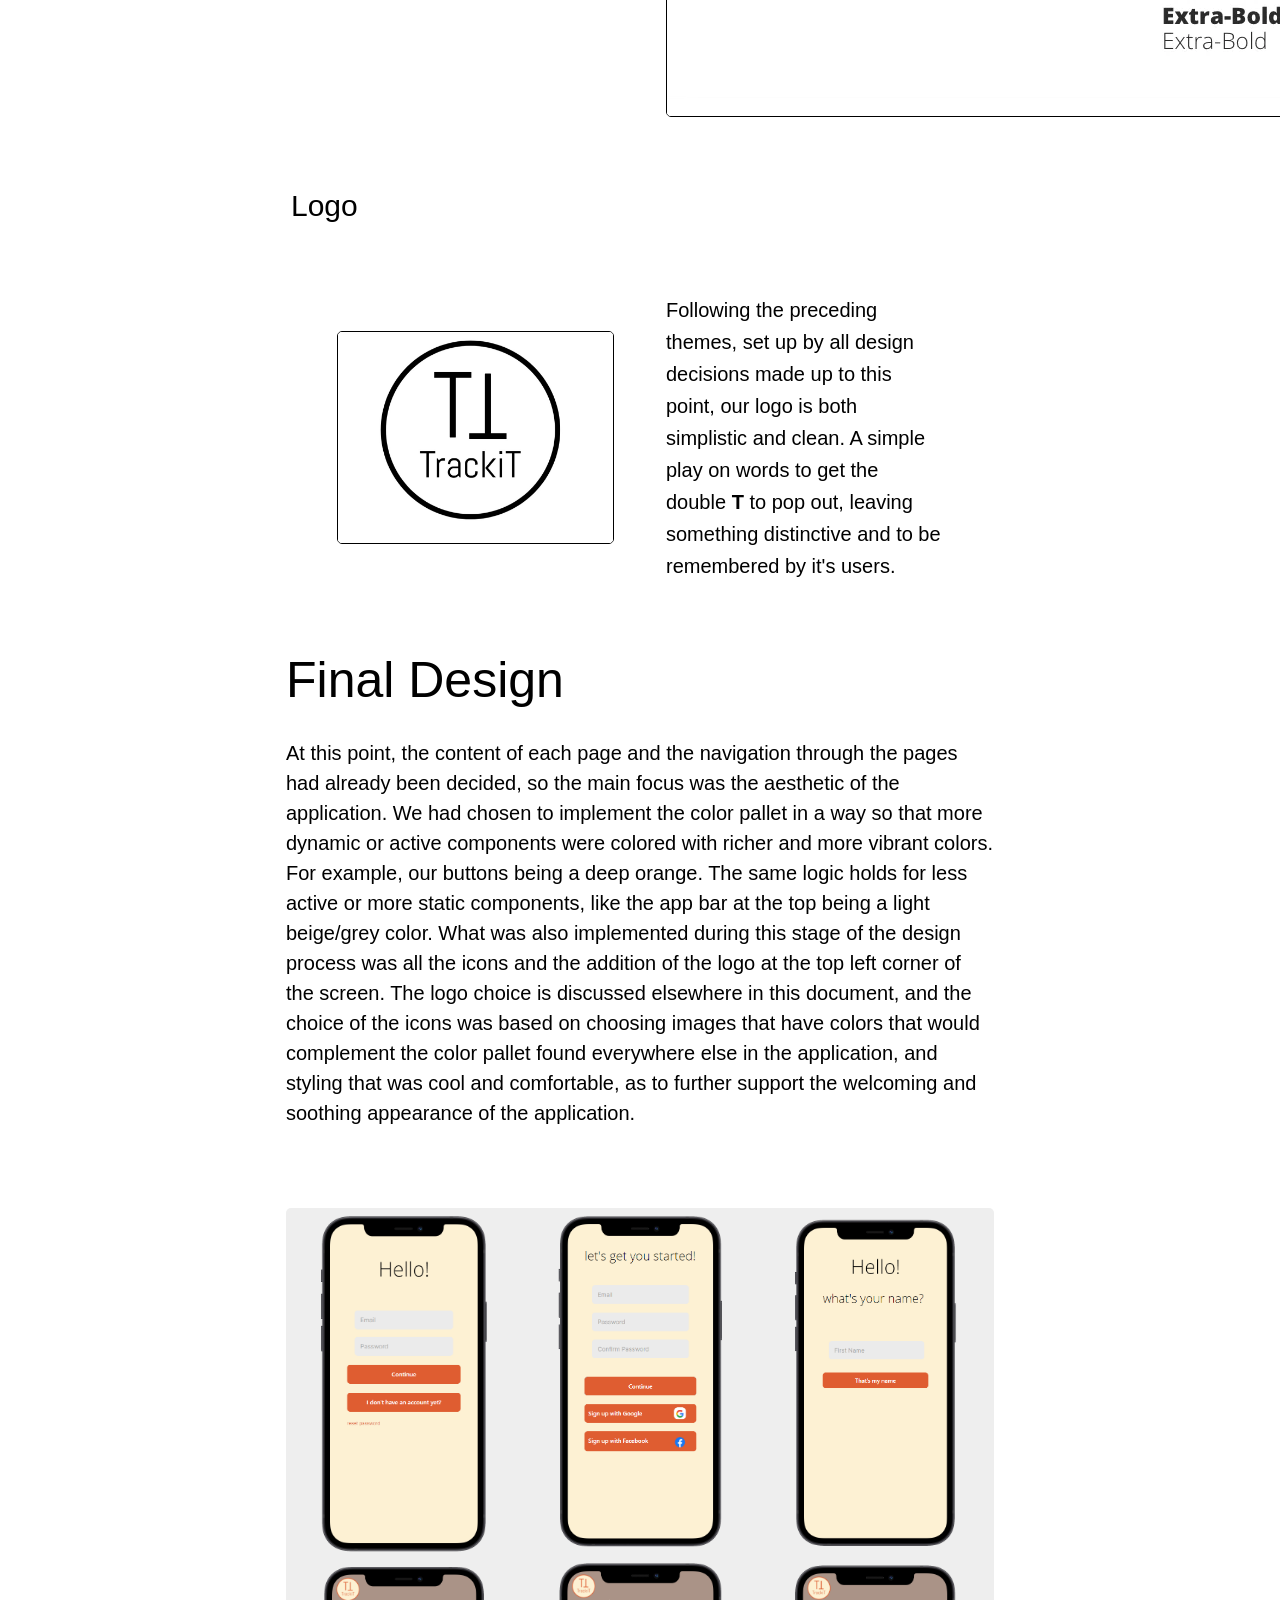
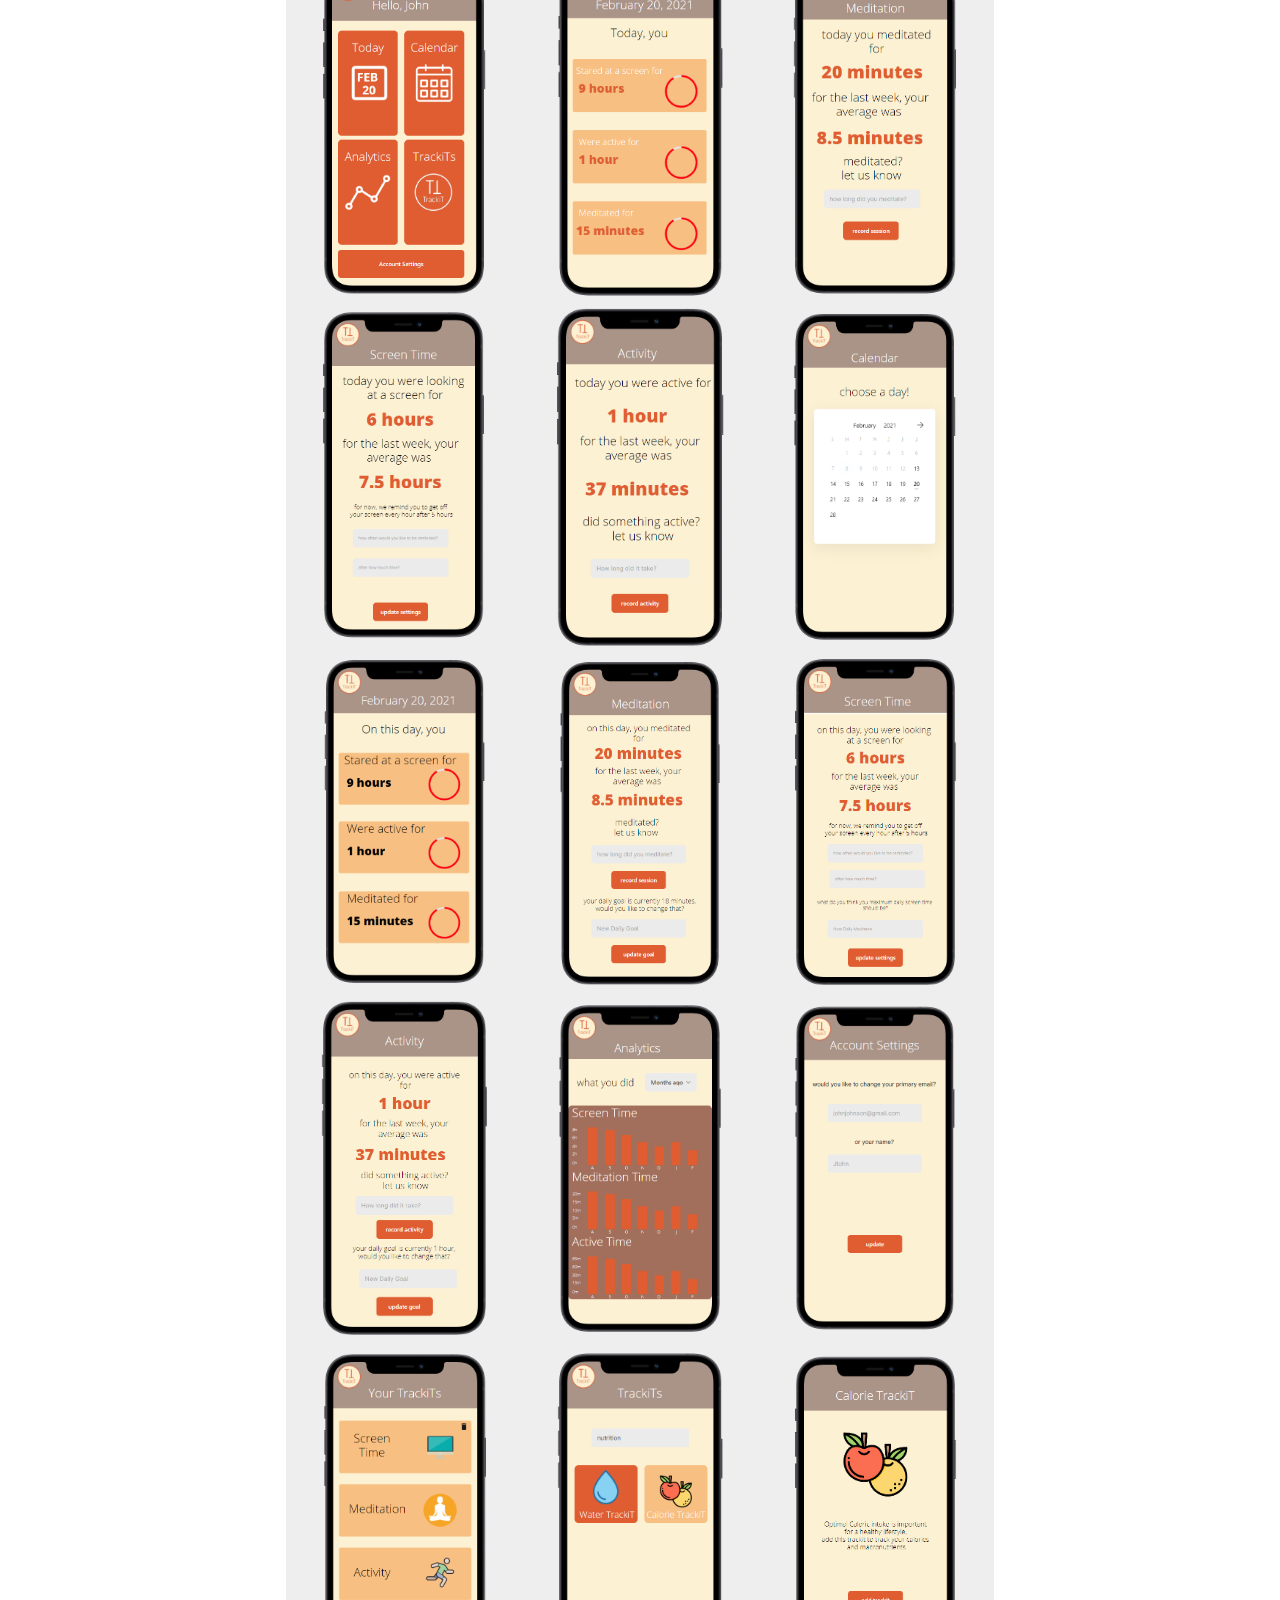
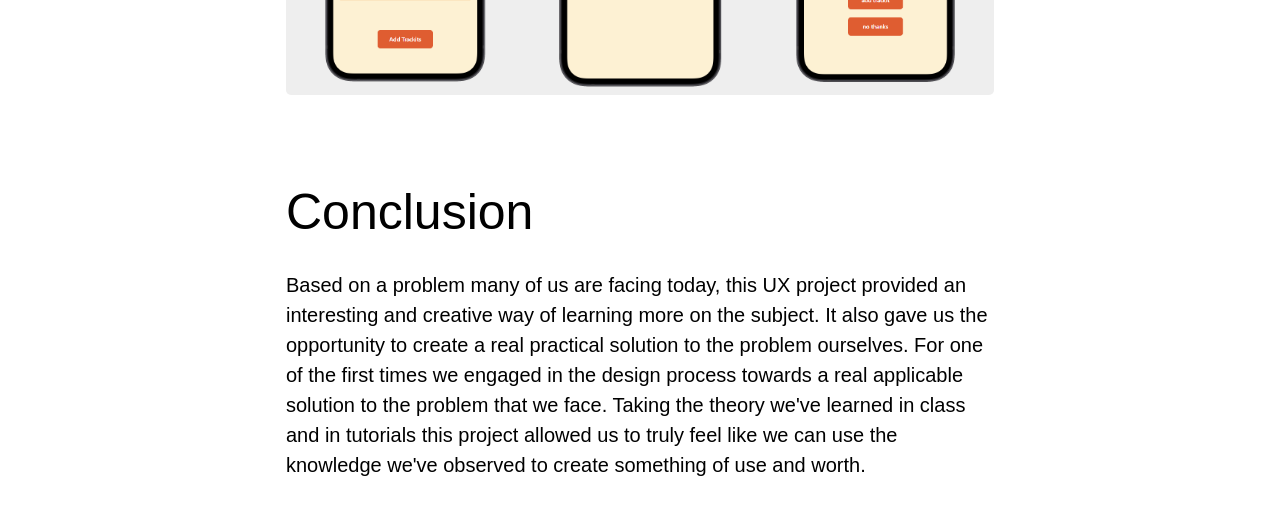
==== commit 39166475: "Added: final design" ====
--- a/index.html
+++ b/index.html
@@ -16,17 +16,25 @@
             <a href="#Conclusion-Header" onclick="">Conclusion</a>
         </div>
         <div class="content">
-            <img src="assets/Logo1.jpeg" alt="Logo" style="max-width: 100%;">
+            <img src="assets/Logo1.jpeg" alt="Logo" style="max-width: 100%;display: block;margin-left: auto;margin-right: auto;">
             <a class="anchor-offset" id="Introduction-Header"></a>
             <h1 style="font-size: 50px;">Introduction</h1>
+            <p>(Click on Images to Enlarge them)</p>
                 <p>Given the unfortunate reality that is the covid stricken world that we currently live in, the average person in North America has had basically no choice but to significantly increase their usage of the internet. Unfortunately, mental and physical health has been a problem in North American society for decades, and obligating people to spend so much more time isolated, in a chair, and in front of a screen is only going to make it a lot worse. It has now become more important than ever that a tool that mitigates the prevalence and severity of the issues associated with increases in screen time be created and offered to the public. </p>
             <a class="anchor-offset" id="Research-Header"></a>
             <h1 style="font-size: 50px;">Research</h1>
             <h2>Context</h2>
-            <p>Being constantly stressed, isolated, and being inactive can, and most probably will, take a toll on your mental and physical well being. Since we are living through a pandemic, you would expect the average physical and mental well being of the average adult to have suffered, and you'd be completely right. In June 2020, 40% of American adults reported struggling with mental health and substance abuse (Czeisler). Also, during a study that took place between March and May 2020, it was found that approximately one third of adults reported shorter exercise durations, and one third also reported lower exercise intensity (Brand).</p>
+            <p>Being constantly stressed, isolated, and being inactive can, and most probably will, take a toll on your mental and physical well being. Since we are living through a pandemic, you would expect the average physical and mental well being of the average adult to have suffered, and you'd be completely right. In June 2020, <a style="color: blue" href="https://www.cdc.gov/mmwr/volumes/69/wr/mm6932a1.htm#suggestedcitation">40% of American adults reported struggling with mental health and substance abuse (Czeisler)</a>. Also, during a study that took place between March and May 2020, it was found that <a style="color: blue" href="https://www.frontiersin.org/articles/10.3389/fpsyg.2020.570567/full">approximately one third of adults reported shorter exercise durations, and one third also reported lower exercise intensity (Brand)</a>.</p>
             <p>Currently, there are apps like Myfitnesspal, Sworkit, or Runkeeper that can track your caloric intake and your activity frequency, and apps like Headspace, Meditopedia, or Calm that can plan and track your meditation habits. There are many apps like these, with narrow functional reach, in today's market. For a user to track their meditation habits, their caloric intake, and their daily screen time, they would have to download and simultaneously use 3 different applications on a daily basis. Not only is this inefficient, but it is also ineffective in that it is more difficult for a user to manage the use of all applications necessary for complete monitoring of metrics relevant to physical and mental well being. With TrackiT, we want it to be easy to be well.</p>
             <p>We are addressing exactly what is lacking from the market; an application that can allow for varied and customizable functionality, through modularization of primary functions into what we like to call TrackiTs, that then allow for a holistic and comprehensive accommodation of the needs of the user in regards to their well being. We aim to use as many relevant vectors as possible to address, monitor, and "Track" all significant behavioral deficiencies a user may be exhibiting that lead to a lower quality of life. With TrackiT, your home for all behavioral metrics associated with your well being, you can find all the functionality you need to live a mentally, spiritually, and physically healthy life in a single application.</p>
             <h2>Surveys</h2>
+            <p>We conducted a simple survey of our potential clients with the most pertinent results being shown below.</p>
+            <img class="myImg" src="assets/surv1.png" alt="Final Palette" style="width:50%" onclick="modal(this)">
+            <p>Given the results of this survey, it is quite clear that it is unlikely that people are willing to download and interact with numerous applications in order to maintain a healthy lifestyle. This paired with the reality that most people only having a single application related to wellness, and the fact that no single app currently on the market manages to exhibit all functions necessary for the holistic monitoring of practices linked to general well being, we can conclude that most people are not managing to successfully manage their wellness habits through the usage of mobile applications.</p>
+            <img class="myImg" src="assets/surv2.png" alt="Final Palette" style="width:50%" onclick="modal(this)">
+            <p>The results of this survey has concluded that most people do not use their applications as often as they are supposed to, and we believe that this must be due to the fact that applications currently on the market are not nearly simple enough to use for most people to feel comfortable using them on a daily basis. This is why we have designed TrackiT with simplicity as one of the most important aspects of the application.</p>
+            <img class="myImg" src="assets/surv3.png" alt="Final Palette" style="width:50%" onclick="modal(this)">
+            <p>As is displayed by this graph, usage of wellness applications can significantly improve the state of your well being. At TrackiT, we want to improve the lives of our users, and we believe that the simple-to-use and welcoming user interface will allow for most of our users to find it extremely easy to use the application every single day.</p>
             <a class="anchor-offset" id="Analysis-Header"></a>
             <h1 style="font-size: 50px;">Analysis</h1>
             <h2>Personas & Journey Maps</h2>
@@ -63,38 +71,41 @@
             <a class="anchor-offset" id="DP-Header"></a>
             <h1 style="font-size: 50px;">Design Process</h1>
             <h2>Sketches</h2>
+            <p>At the sketching stage, the main aspect of design that was focused on was the information that would be displayed on each page, and making it so that critical information and functionality would be easy to access, and displayed in a fashion that is clear and clutter free. The objective was to sketch a user interface that would allow the user frictionless access to the primary information and functions of the application.</p>
+            <img class="myImg" src="assets/sketch.jpg" alt="Sketch" style="max-width: 75%; border:1px solid black" onclick="modal(this)">
             <h2>Wireframes & User Flow</h2>
             <img class="myImg" src="assets/UF.png" alt="" style="display: block;margin-left: auto;margin-right: auto;width: 50%;" onclick="modal1(this)">
-            <table style="background-color: #eeeeee; border-radius: 5px; margin-bottom: 80px; margin-top: 80px;">
+            <p>With the wireframe and user flow design, navigation through the application was of main concern. After the sketches, the means in which relevant information would be displayed had already been determined, but now, most thought was placed into what navigation sequences would allow for the most efficient use of the application. As is shown, immediately after a user signs in, they are greeted with buttons that will lead him immediately to all of the TrackiT information about his wellness activities over a given period of time. After being presented with this information, a user can edit the data being presented simply by tapping the location where the information is presented on the screen, and input any new data that they would like. For example, a workout that they have just finished, or a meditation session that they had just completed. We wanted navigation through the application to feel seamless, so that users would feel no obstacles between them and the Tracking of their wellness habits.</p>
+            <table style="background-color: #eeeeee; border-radius: 5px; margin-bottom: 80px; margin-top: 80px; width: 100%">
                 <tr>
-                    <td><img class="myImg" src="assets/wf1.png" style="width:75%" onclick = "modal1(this)"></td>
-                    <td><img class="myImg" src="assets/wf2.png" style="width:75%" onclick = "modal1(this)"></td>
-                    <td><img class="myImg" src="assets/wf3.png" style="width:75%" onclick = "modal1(this)"></td>
+                    <td style="text-align:center;"><img class="myImg" src="assets/wf1.png" style="width:75%" onclick = "modal1(this)"></td>
+                    <td style="text-align:center;"><img class="myImg" src="assets/wf2.png" style="width:75%" onclick = "modal1(this)"></td>
+                    <td style="text-align:center;"><img class="myImg" src="assets/wf3.png" style="width:75%" onclick = "modal1(this)"></td>
                 </tr>
                 <tr>
-                    <td><img class="myImg" src="assets/wf4.png" style="width:75%" onclick = "modal1(this)"></td>
-                    <td><img class="myImg" src="assets/wf5.png" style="width:75%" onclick = "modal1(this)"></td>
-                    <td><img class="myImg" src="assets/wf6.png" style="width:75%" onclick = "modal1(this)"></td>
+                    <td style="text-align:center;"><img class="myImg" src="assets/wf4.png" style="width:75%" onclick = "modal1(this)"></td>
+                    <td style="text-align:center;"><img class="myImg" src="assets/wf5.png" style="width:75%" onclick = "modal1(this)"></td>
+                    <td style="text-align:center;"><img class="myImg" src="assets/wf6.png" style="width:75%" onclick = "modal1(this)"></td>
                 </tr>
                 <tr>
-                    <td><img class="myImg" src="assets/wf7.png" style="width:75%" onclick = "modal1(this)"></td>
-                    <td><img class="myImg" src="assets/wf8.png" style="width:75%" onclick = "modal1(this)"></td>
-                    <td><img class="myImg" src="assets/wf9.png" style="width:75%" onclick = "modal1(this)"></td>
+                    <td style="text-align:center;"><img class="myImg" src="assets/wf7.png" style="width:75%" onclick = "modal1(this)"></td>
+                    <td style="text-align:center;"><img class="myImg" src="assets/wf8.png" style="width:75%" onclick = "modal1(this)"></td>
+                    <td style="text-align:center;"><img class="myImg" src="assets/wf9.png" style="width:75%" onclick = "modal1(this)"></td>
                 </tr>
                 <tr>
-                    <td><img class="myImg" src="assets/wf10.png" style="width:75%" onclick = "modal1(this)"></td>
-                    <td><img class="myImg" src="assets/wf11.png" style="width:75%" onclick = "modal1(this)"></td>
-                    <td><img class="myImg" src="assets/wf12.png" style="width:75%" onclick = "modal1(this)"></td>
+                    <td style="text-align:center;"><img class="myImg" src="assets/wf10.png" style="width:75%" onclick = "modal1(this)"></td>
+                    <td style="text-align:center;"><img class="myImg" src="assets/wf11.png" style="width:75%" onclick = "modal1(this)"></td>
+                    <td style="text-align:center;"><img class="myImg" src="assets/wf12.png" style="width:75%" onclick = "modal1(this)"></td>
                 </tr>
                 <tr>
-                    <td><img class="myImg" src="assets/wf13.png" style="width:75%" onclick = "modal1(this)"></td>
-                    <td><img class="myImg" src="assets/wf14.png" style="width:75%" onclick = "modal1(this)"></td>
-                    <td><img class="myImg" src="assets/wf15.png" style="width:75%" onclick = "modal1(this)"></td>
+                    <td style="text-align:center;"><img class="myImg" src="assets/wf13.png" style="width:75%" onclick = "modal1(this)"></td>
+                    <td style="text-align:center;"><img class="myImg" src="assets/wf14.png" style="width:75%" onclick = "modal1(this)"></td>
+                    <td style="text-align:center;"><img class="myImg" src="assets/wf15.png" style="width:75%" onclick = "modal1(this)"></td>
                 </tr>
                 <tr>
-                    <td><img class="myImg" src="assets/wf16.png" style="width:75%" onclick = "modal1(this)"></td>
-                    <td><img class="myImg" src="assets/wf17.png" style="width:75%" onclick = "modal1(this)"></td>
-                    <td><img class="myImg" src="assets/wf18.png" style="width:75%" onclick = "modal1(this)"></td>
+                    <td style="text-align:center;"><img class="myImg" src="assets/wf16.png" style="width:75%" onclick = "modal1(this)"></td>
+                    <td style="text-align:center;"><img class="myImg" src="assets/wf17.png" style="width:75%" onclick = "modal1(this)"></td>
+                    <td style="text-align:center;"><img class="myImg" src="assets/wf18.png" style="width:75%" onclick = "modal1(this)"></td>
                 </tr>
             </table>
             <h2>Palette</h2>
@@ -116,49 +127,50 @@
                     </td>
                 </tr>
             </table>
-            <h2>Logo + Other Design Decisions</h2>
+            <h2>Logo</h2>
             <table id="Logo-Table">
                 <tr>
                     <td>
                         <img class="myImg" src="assets/Logo1.jpeg" alt="Logo" style="max-width: 100%; border:1px solid black" onclick="modal(this)">
                     </td>
                     <td style="vertical-align: top;">
-                        <p>Following the preceding themes, set up by all design decisions made up to this point, our logo is both simplistic and clean. A simple play on words to get the double <strong>T</strong> to pop out, leaving something distinctive and to be remembered by it's users.</p>
+                        <p style="line-height: 1.6;">Following the preceding themes, set up by all design decisions made up to this point, our logo is both simplistic and clean. A simple play on words to get the double <strong>T</strong> to pop out, leaving something distinctive and to be remembered by it's users.</p>
                     </td>
                 </tr>
             </table>
             <a class="anchor-offset" id="FD-Header"></a>
             <h1 style="font-size: 50px;">Final Design</h1>
+            <p>At this point, the content of each page and the navigation through the pages had already been decided, so the main focus was the aesthetic of the application. We had chosen to implement the color pallet in a way so that more dynamic or active components were colored with richer and more vibrant colors. For example, our buttons being a deep orange. The same logic holds for less active or more static components, like the app bar at the top being a light beige/grey color. What was also implemented during this stage of the design process was all the icons and the addition of the logo at the top left corner of the screen. The logo choice is discussed elsewhere in this document, and the choice of the icons was based on choosing images that have colors that would complement the color pallet found everywhere else in the application, and styling that was cool and comfortable, as to further support the welcoming and soothing appearance of the application. </p>
             <table style="background-color: #eeeeee; border-radius: 5px; margin-bottom: 80px; margin-top: 80px;">
                 <tr>
-                    <td><img class="myImg" src="assets/fd1.png" style="width:75%" onclick = "modal1(this)"></td>
-                    <td><img class="myImg" src="assets/fd2.png" style="width:75%" onclick = "modal1(this)"></td>
-                    <td><img class="myImg" src="assets/fd3.png" style="width:75%" onclick = "modal1(this)"></td>
+                    <td style="text-align:center;"><img class="myImg" src="assets/fd1.png" style="width:75%" onclick = "modal1(this)"></td>
+                    <td style="text-align:center;"><img class="myImg" src="assets/fd2.png" style="width:75%" onclick = "modal1(this)"></td>
+                    <td style="text-align:center;"><img class="myImg" src="assets/fd3.png" style="width:75%" onclick = "modal1(this)"></td>
                 </tr>
                 <tr>
-                    <td><img class="myImg" src="assets/fd4.png" style="width:75%" onclick = "modal1(this)"></td>
-                    <td><img class="myImg" src="assets/fd5.png" style="width:75%" onclick = "modal1(this)"></td>
-                    <td><img class="myImg" src="assets/fd6.png" style="width:75%" onclick = "modal1(this)"></td>
+                    <td style="text-align:center;"><img class="myImg" src="assets/fd4.png" style="width:75%" onclick = "modal1(this)"></td>
+                    <td style="text-align:center;"><img class="myImg" src="assets/fd5.png" style="width:75%" onclick = "modal1(this)"></td>
+                    <td style="text-align:center;"><img class="myImg" src="assets/fd6.png" style="width:75%" onclick = "modal1(this)"></td>
                 </tr>
                 <tr>
-                    <td><img class="myImg" src="assets/fd7.png" style="width:75%" onclick = "modal1(this)"></td>
-                    <td><img class="myImg" src="assets/fd8.png" style="width:75%" onclick = "modal1(this)"></td>
-                    <td><img class="myImg" src="assets/fd9.png" style="width:75%" onclick = "modal1(this)"></td>
+                    <td style="text-align:center;"><img class="myImg" src="assets/fd7.png" style="width:75%" onclick = "modal1(this)"></td>
+                    <td style="text-align:center;"><img class="myImg" src="assets/fd8.png" style="width:75%" onclick = "modal1(this)"></td>
+                    <td style="text-align:center;"><img class="myImg" src="assets/fd9.png" style="width:75%" onclick = "modal1(this)"></td>
                 </tr>
                 <tr>
-                    <td><img class="myImg" src="assets/fd10.png" style="width:75%" onclick = "modal1(this)"></td>
-                    <td><img class="myImg" src="assets/fd11.png" style="width:75%" onclick = "modal1(this)"></td>
-                    <td><img class="myImg" src="assets/fd12.png" style="width:75%" onclick = "modal1(this)"></td>
+                    <td style="text-align:center;"><img class="myImg" src="assets/fd10.png" style="width:75%" onclick = "modal1(this)"></td>
+                    <td style="text-align:center;"><img class="myImg" src="assets/fd11.png" style="width:75%" onclick = "modal1(this)"></td>
+                    <td style="text-align:center;"><img class="myImg" src="assets/fd12.png" style="width:75%" onclick = "modal1(this)"></td>
                 </tr>
                 <tr>
-                    <td><img class="myImg" src="assets/fd13.png" style="width:75%" onclick = "modal1(this)"></td>
-                    <td><img class="myImg" src="assets/fd14.png" style="width:75%" onclick = "modal1(this)"></td>
-                    <td><img class="myImg" src="assets/fd15.png" style="width:75%" onclick = "modal1(this)"></td>
+                    <td style="text-align:center;"><img class="myImg" src="assets/fd13.png" style="width:75%" onclick = "modal1(this)"></td>
+                    <td style="text-align:center;"><img class="myImg" src="assets/fd14.png" style="width:75%" onclick = "modal1(this)"></td>
+                    <td style="text-align:center;"><img class="myImg" src="assets/fd15.png" style="width:75%" onclick = "modal1(this)"></td>
                 </tr>
                 <tr>
-                    <td><img class="myImg" src="assets/fd16.png" style="width:75%" onclick = "modal1(this)"></td>
-                    <td><img class="myImg" src="assets/fd17.png" style="width:75%" onclick = "modal1(this)"></td>
-                    <td><img class="myImg" src="assets/fd18.png" style="width:75%" onclick = "modal1(this)"></td>
+                    <td style="text-align:center;"><img class="myImg" src="assets/fd16.png" style="width:75%" onclick = "modal1(this)"></td>
+                    <td style="text-align:center;"><img class="myImg" src="assets/fd17.png" style="width:75%" onclick = "modal1(this)"></td>
+                    <td style="text-align:center;"><img class="myImg" src="assets/fd18.png" style="width:75%" onclick = "modal1(this)"></td>
                 </tr>
             </table>
             <a class="anchor-offset" id="Conclusion-Header"></a>
